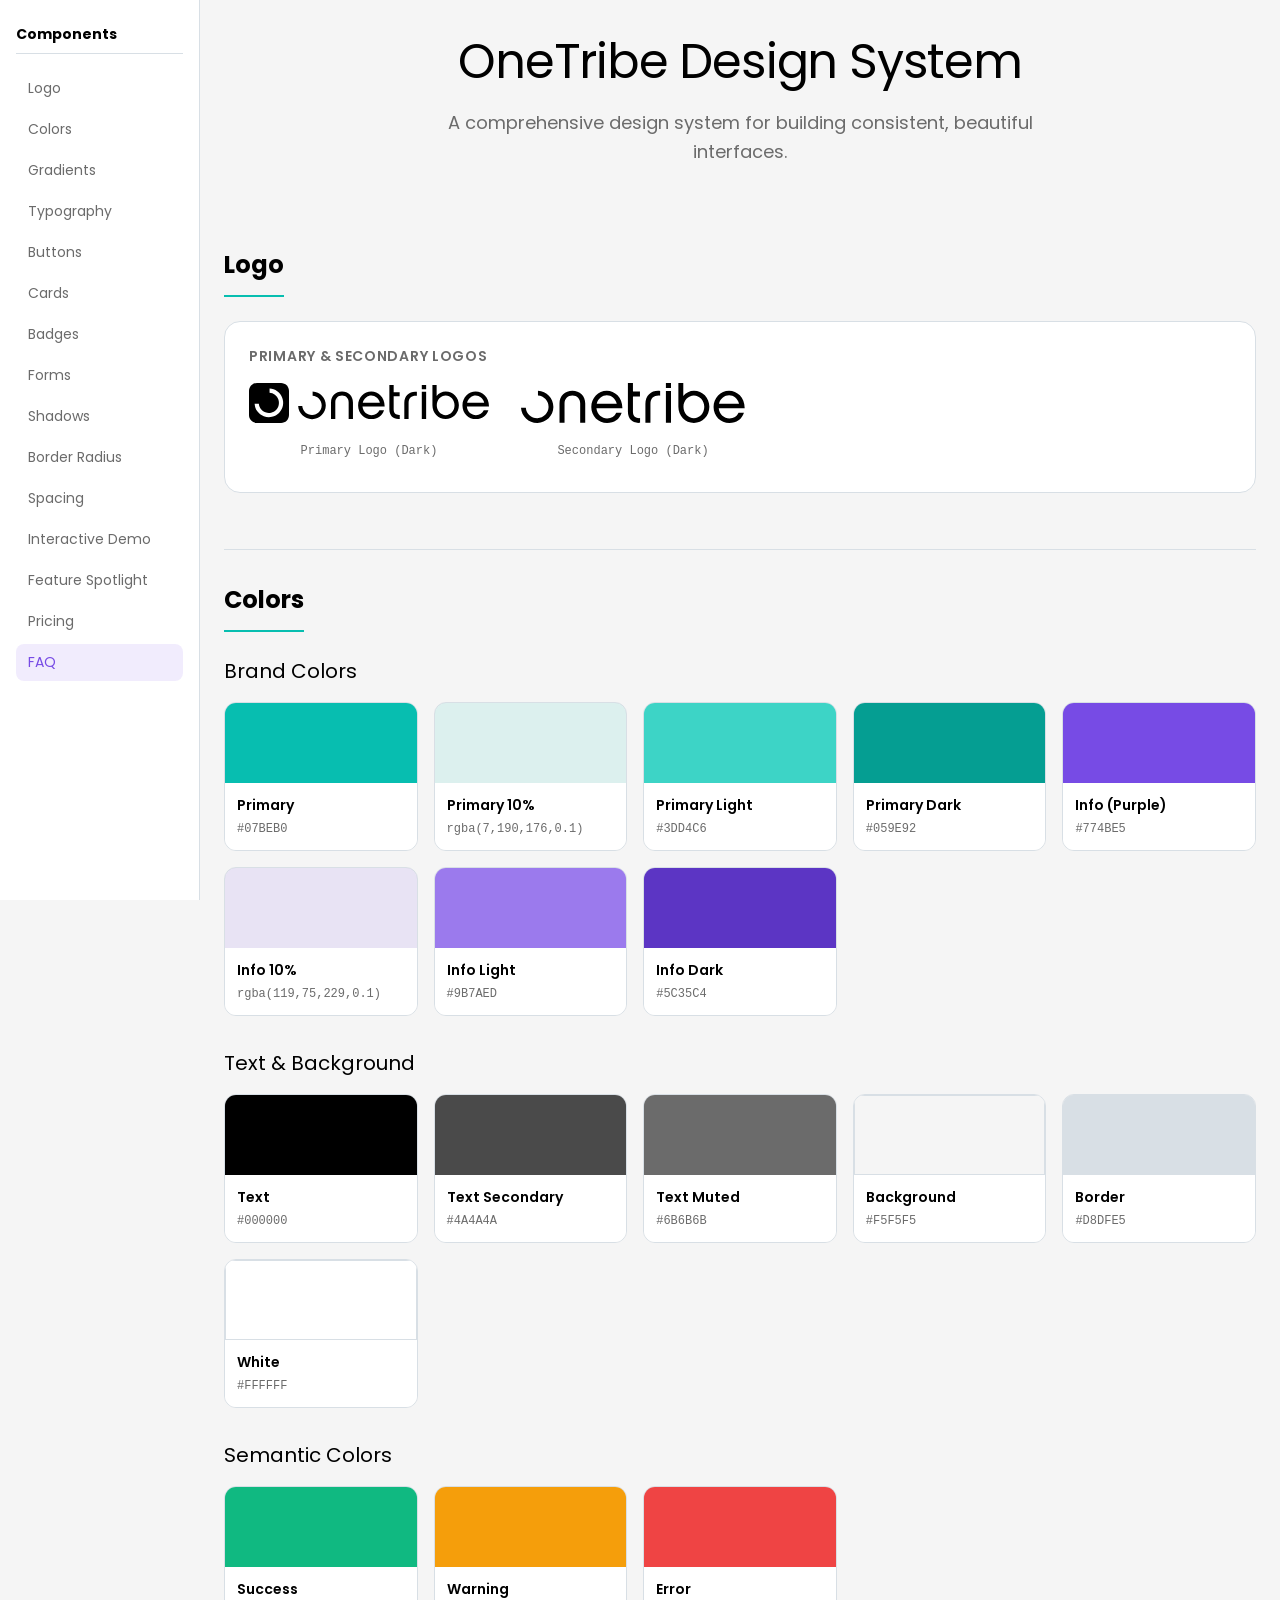
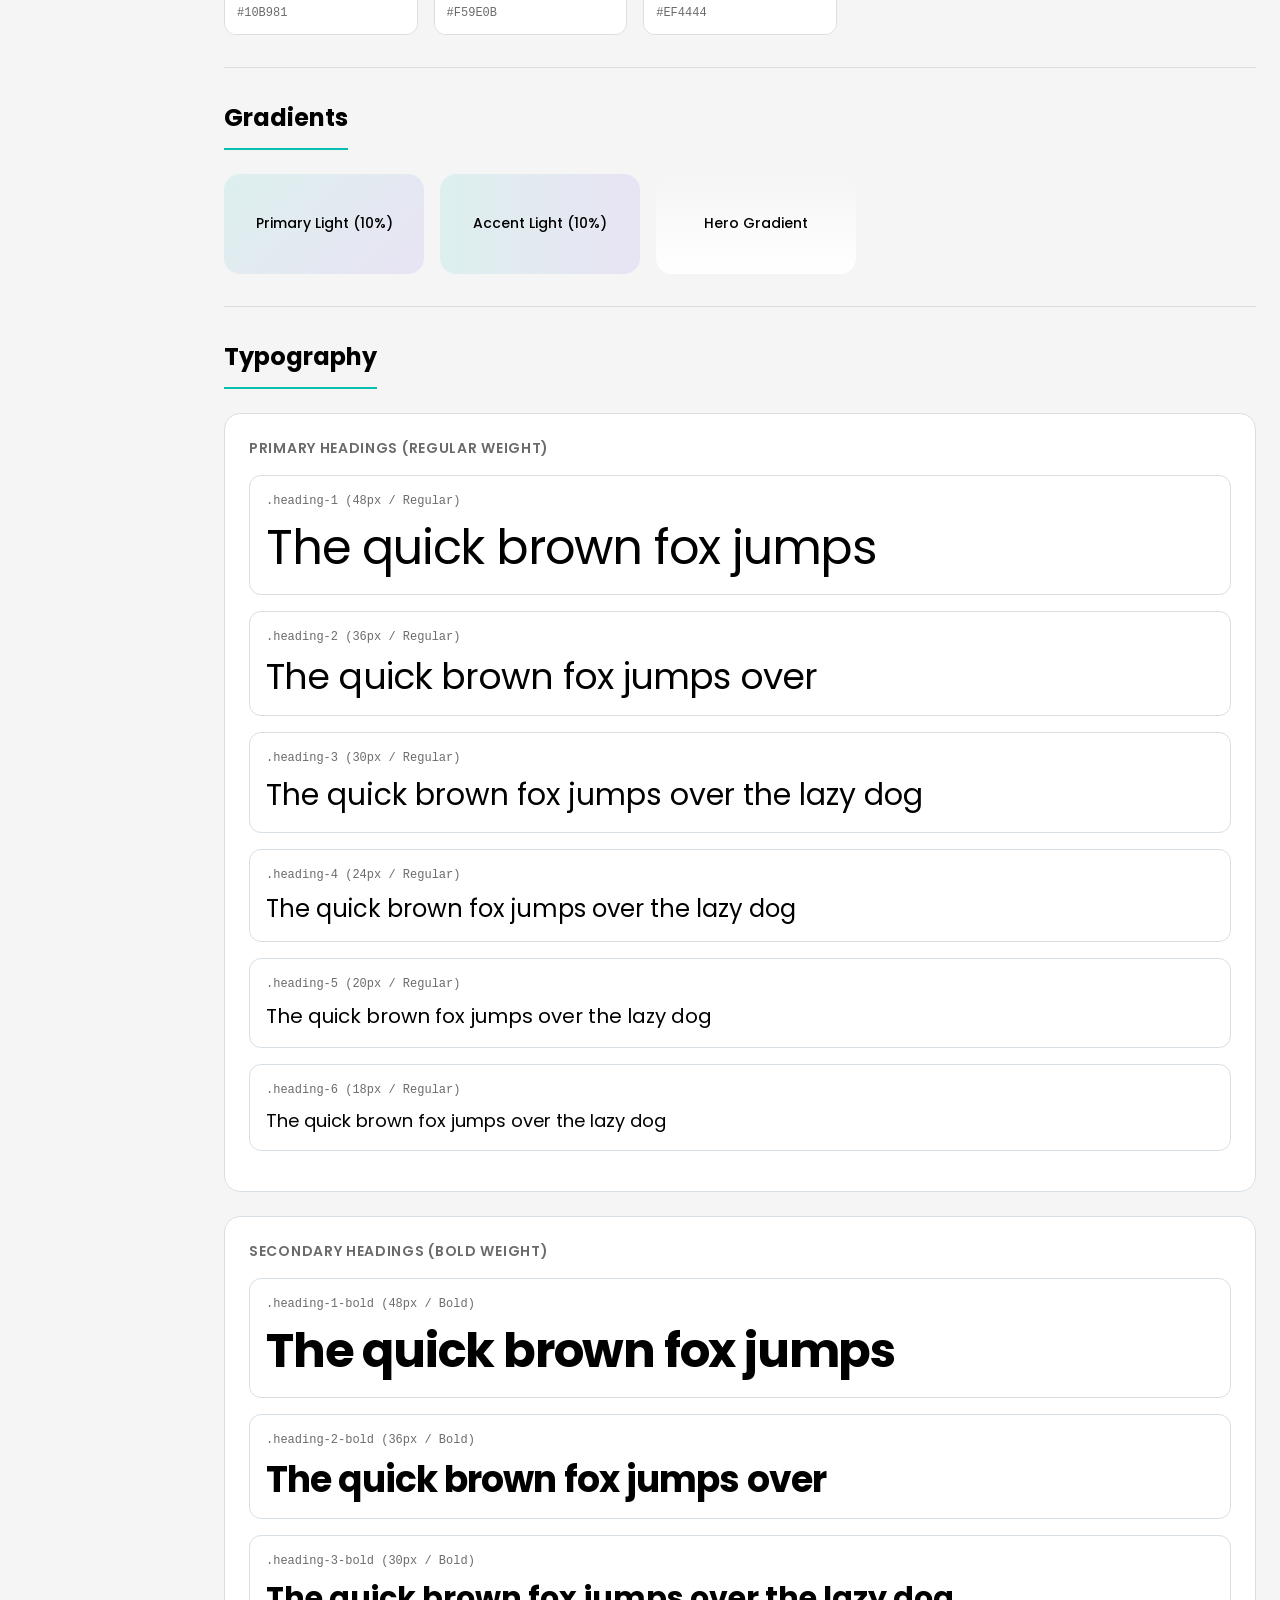
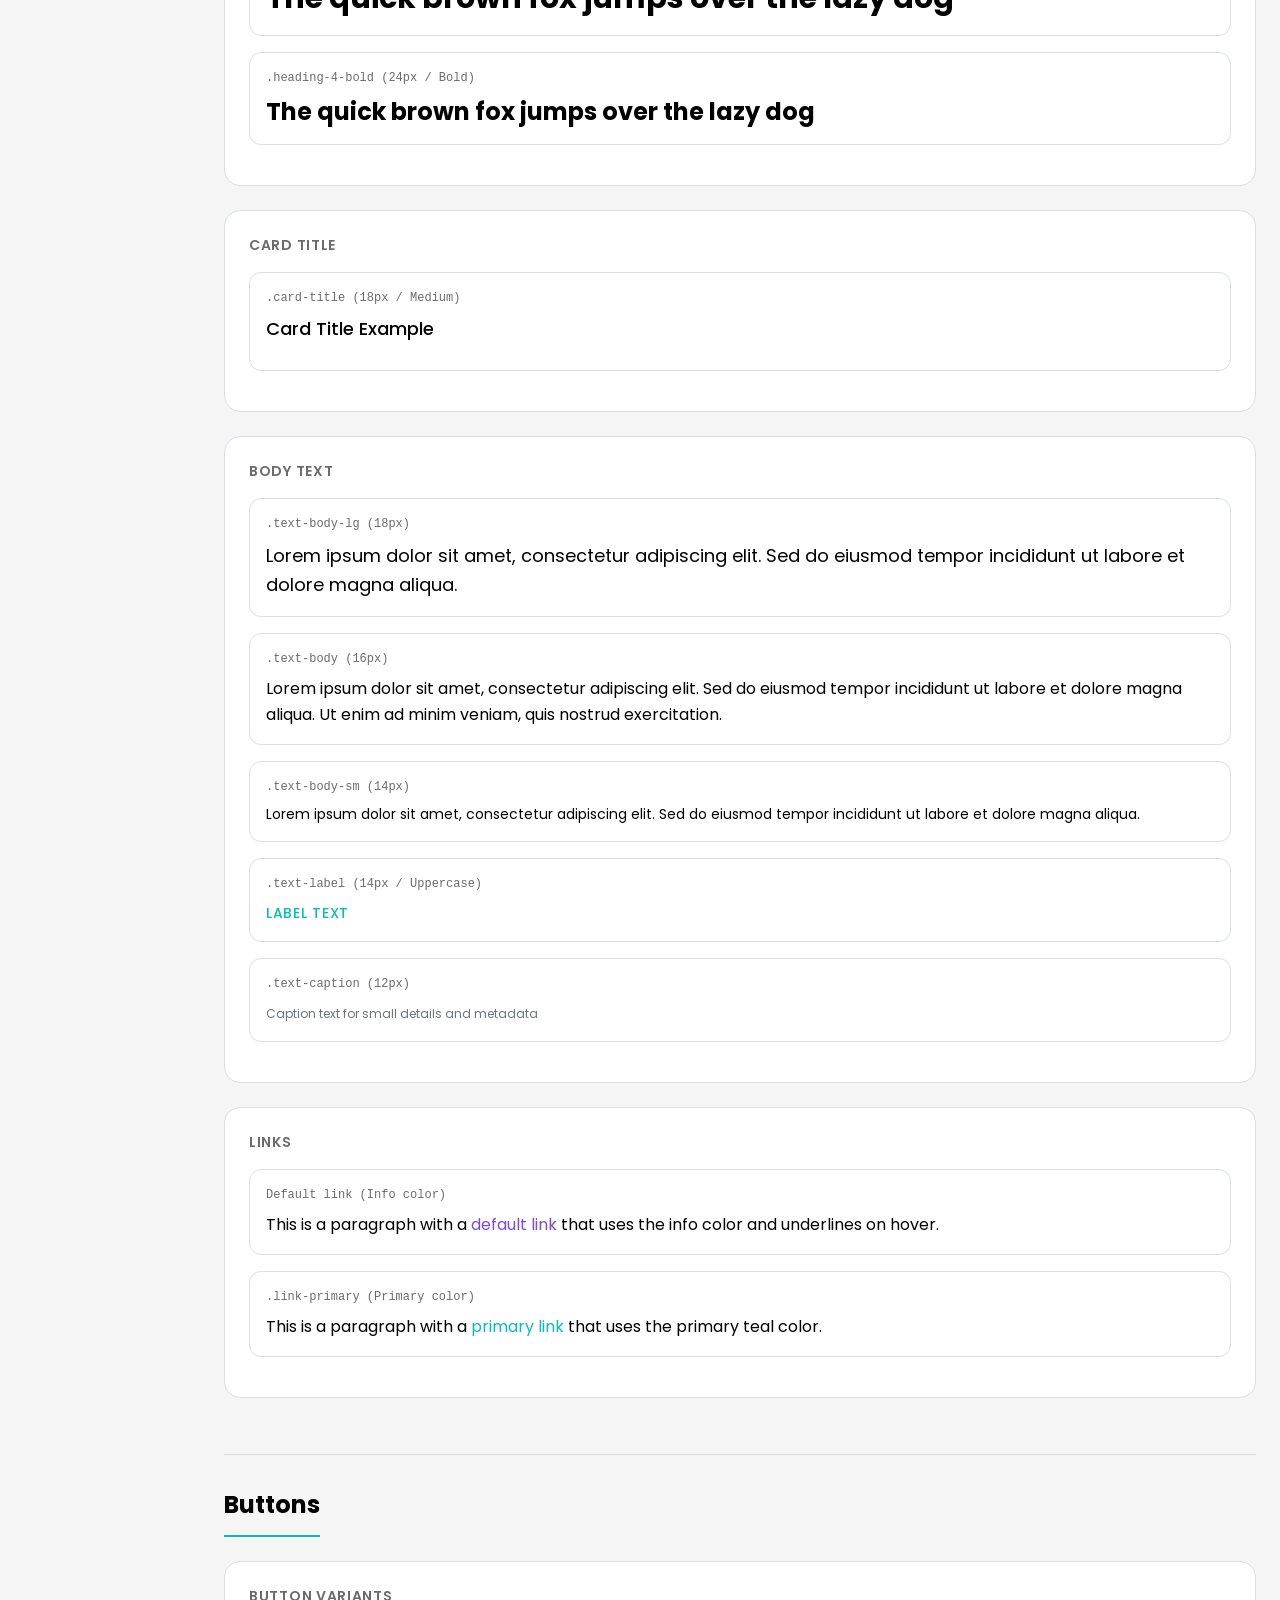
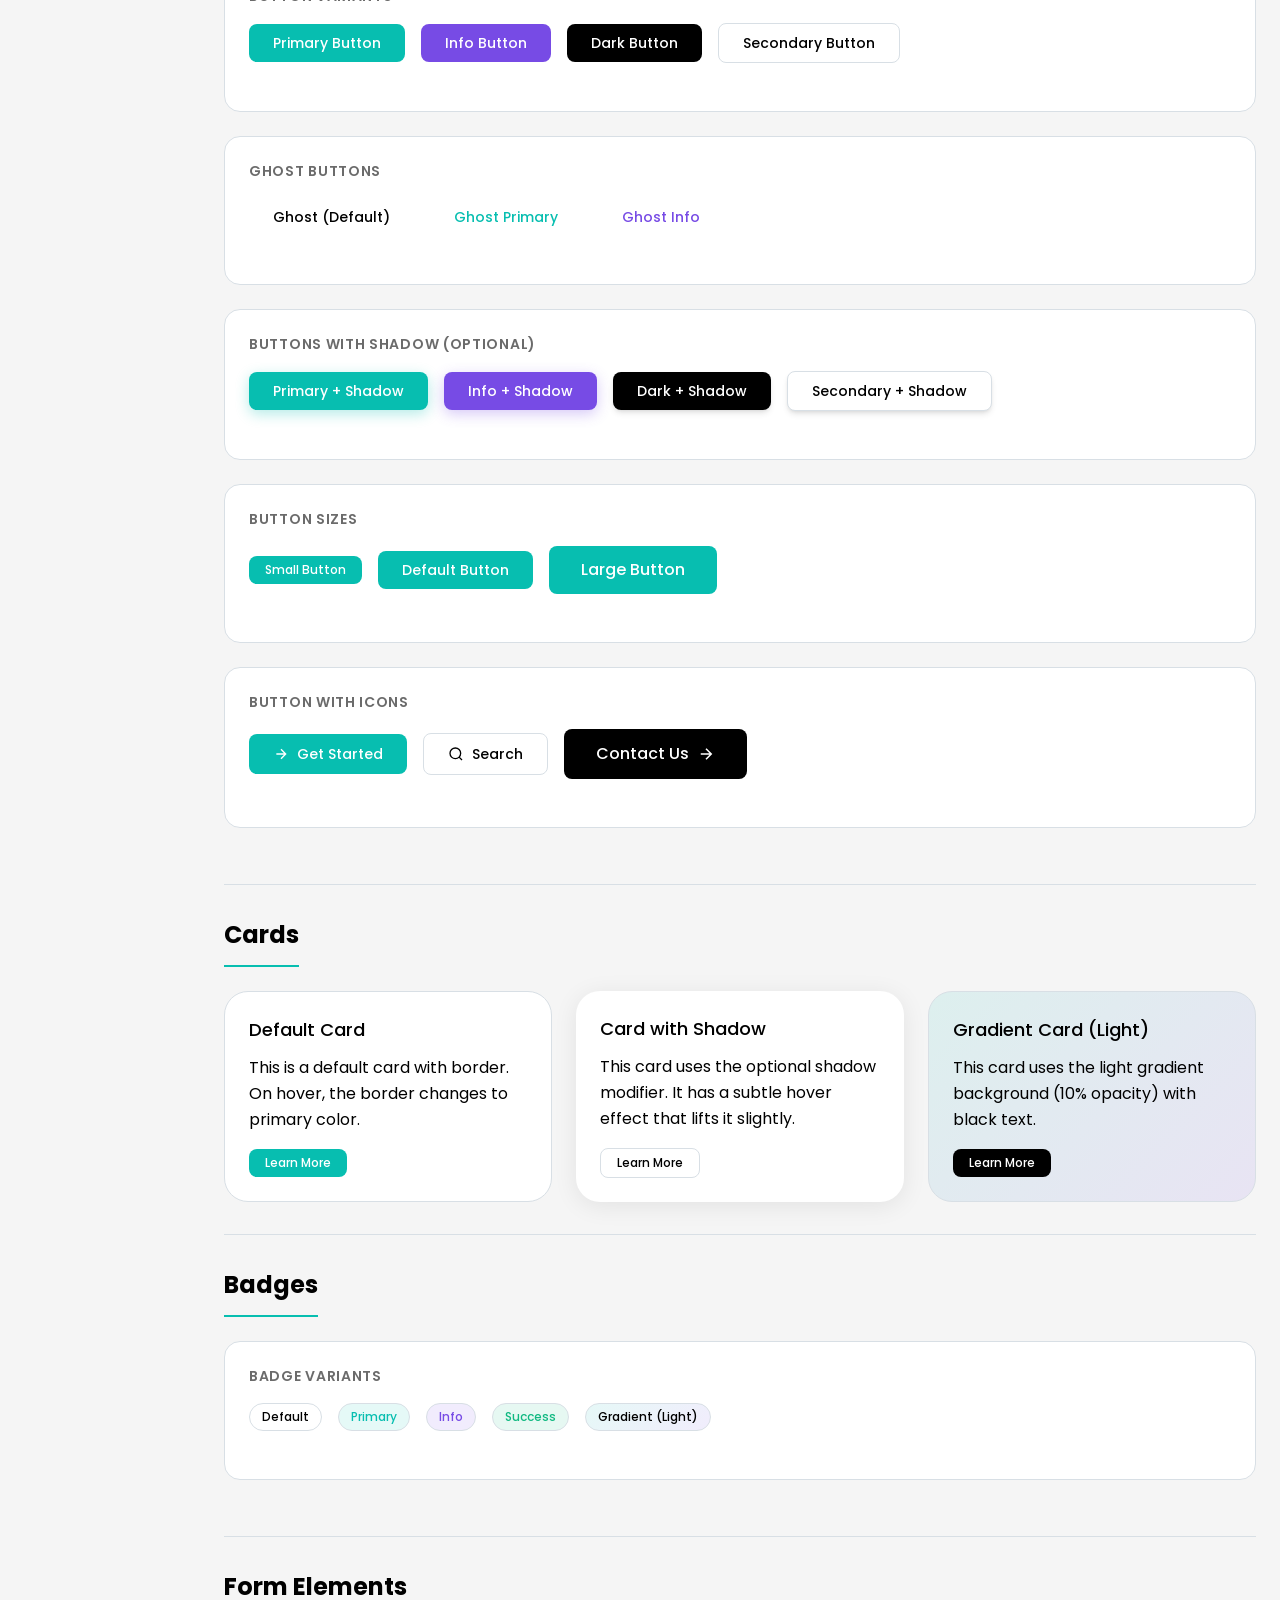
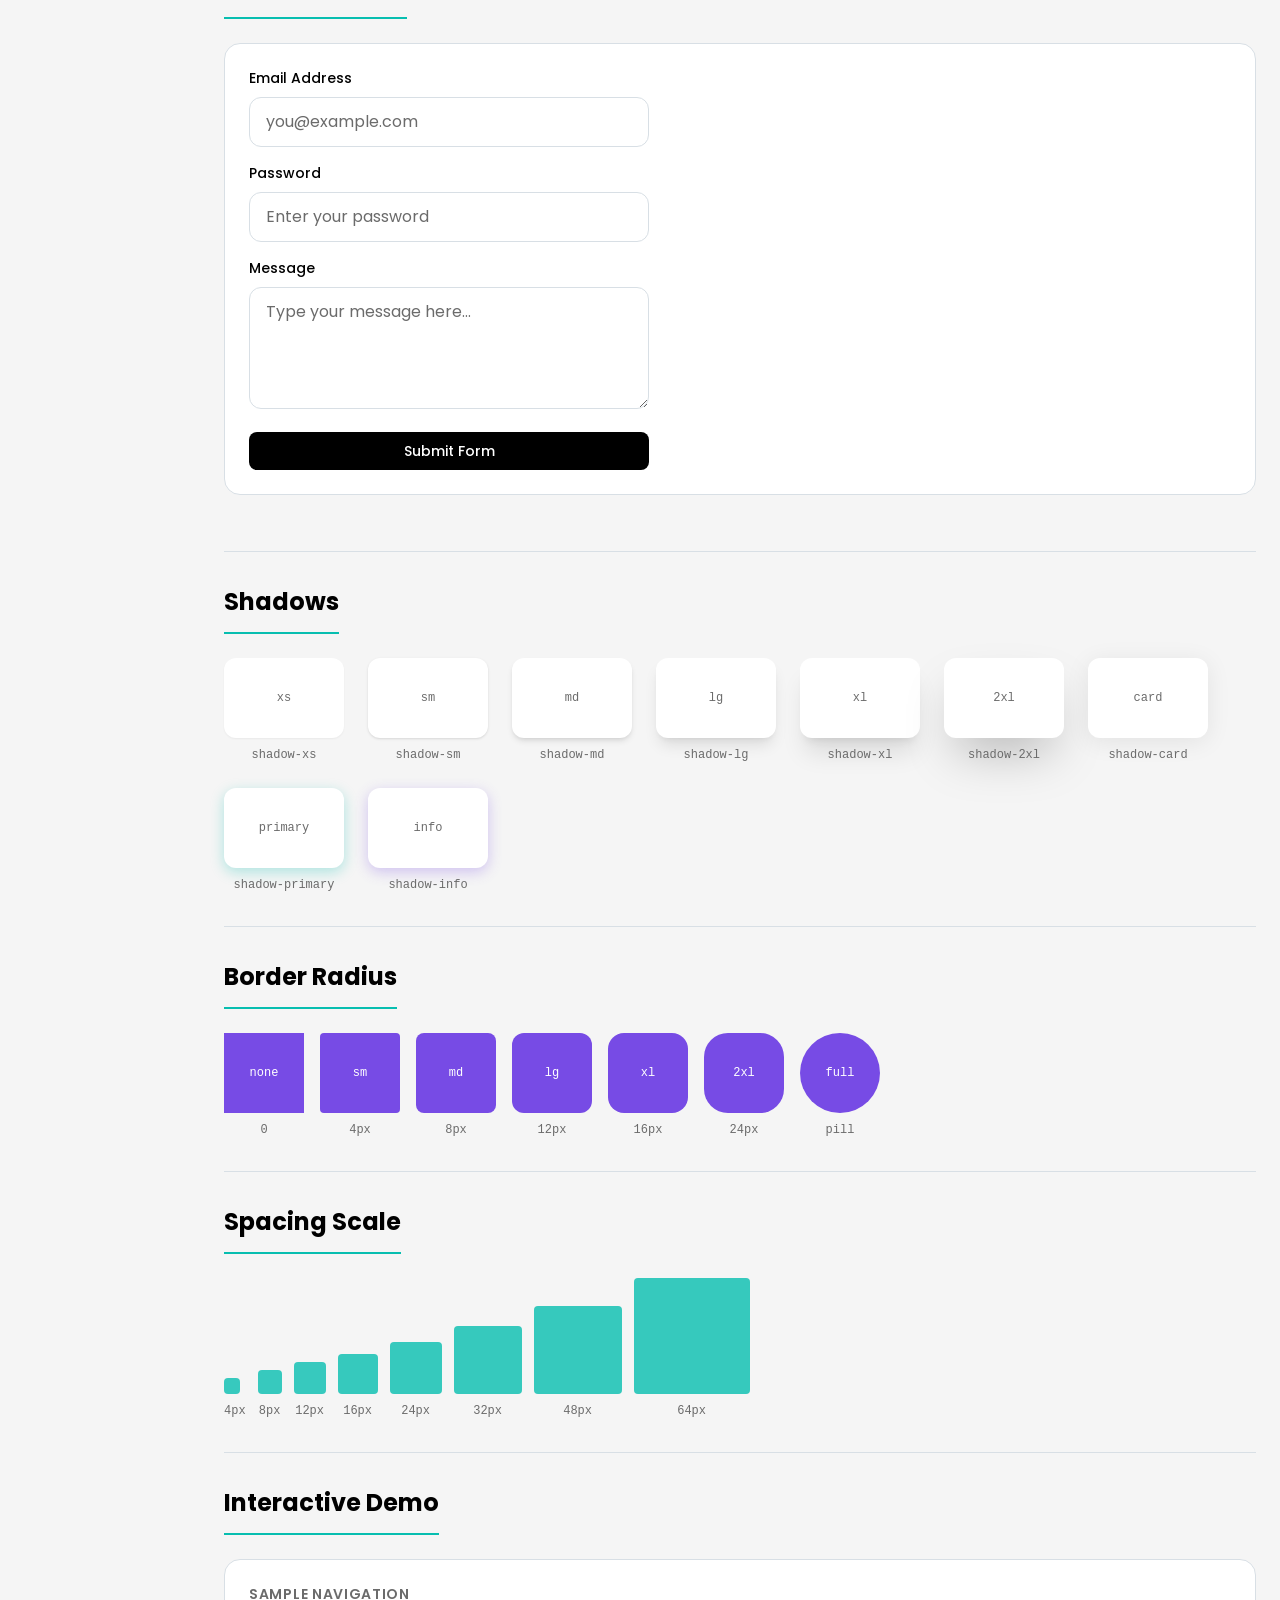
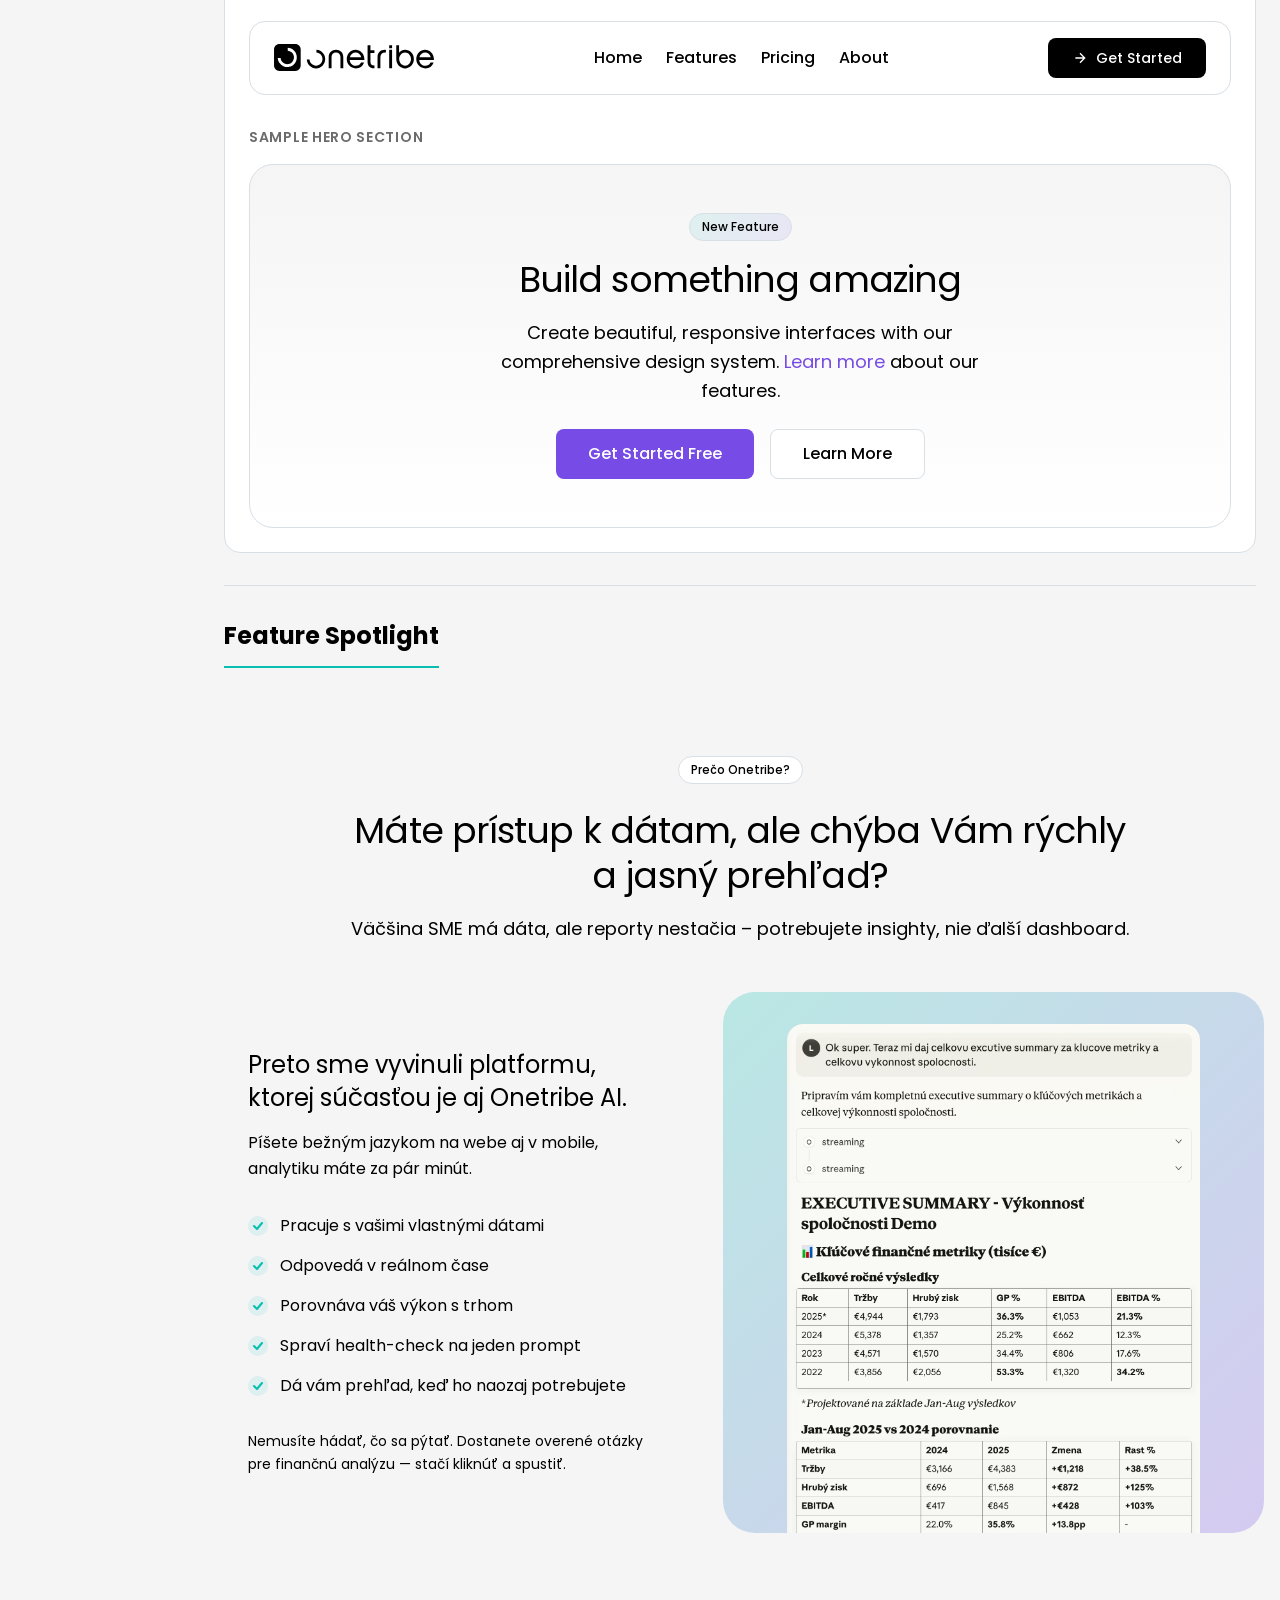
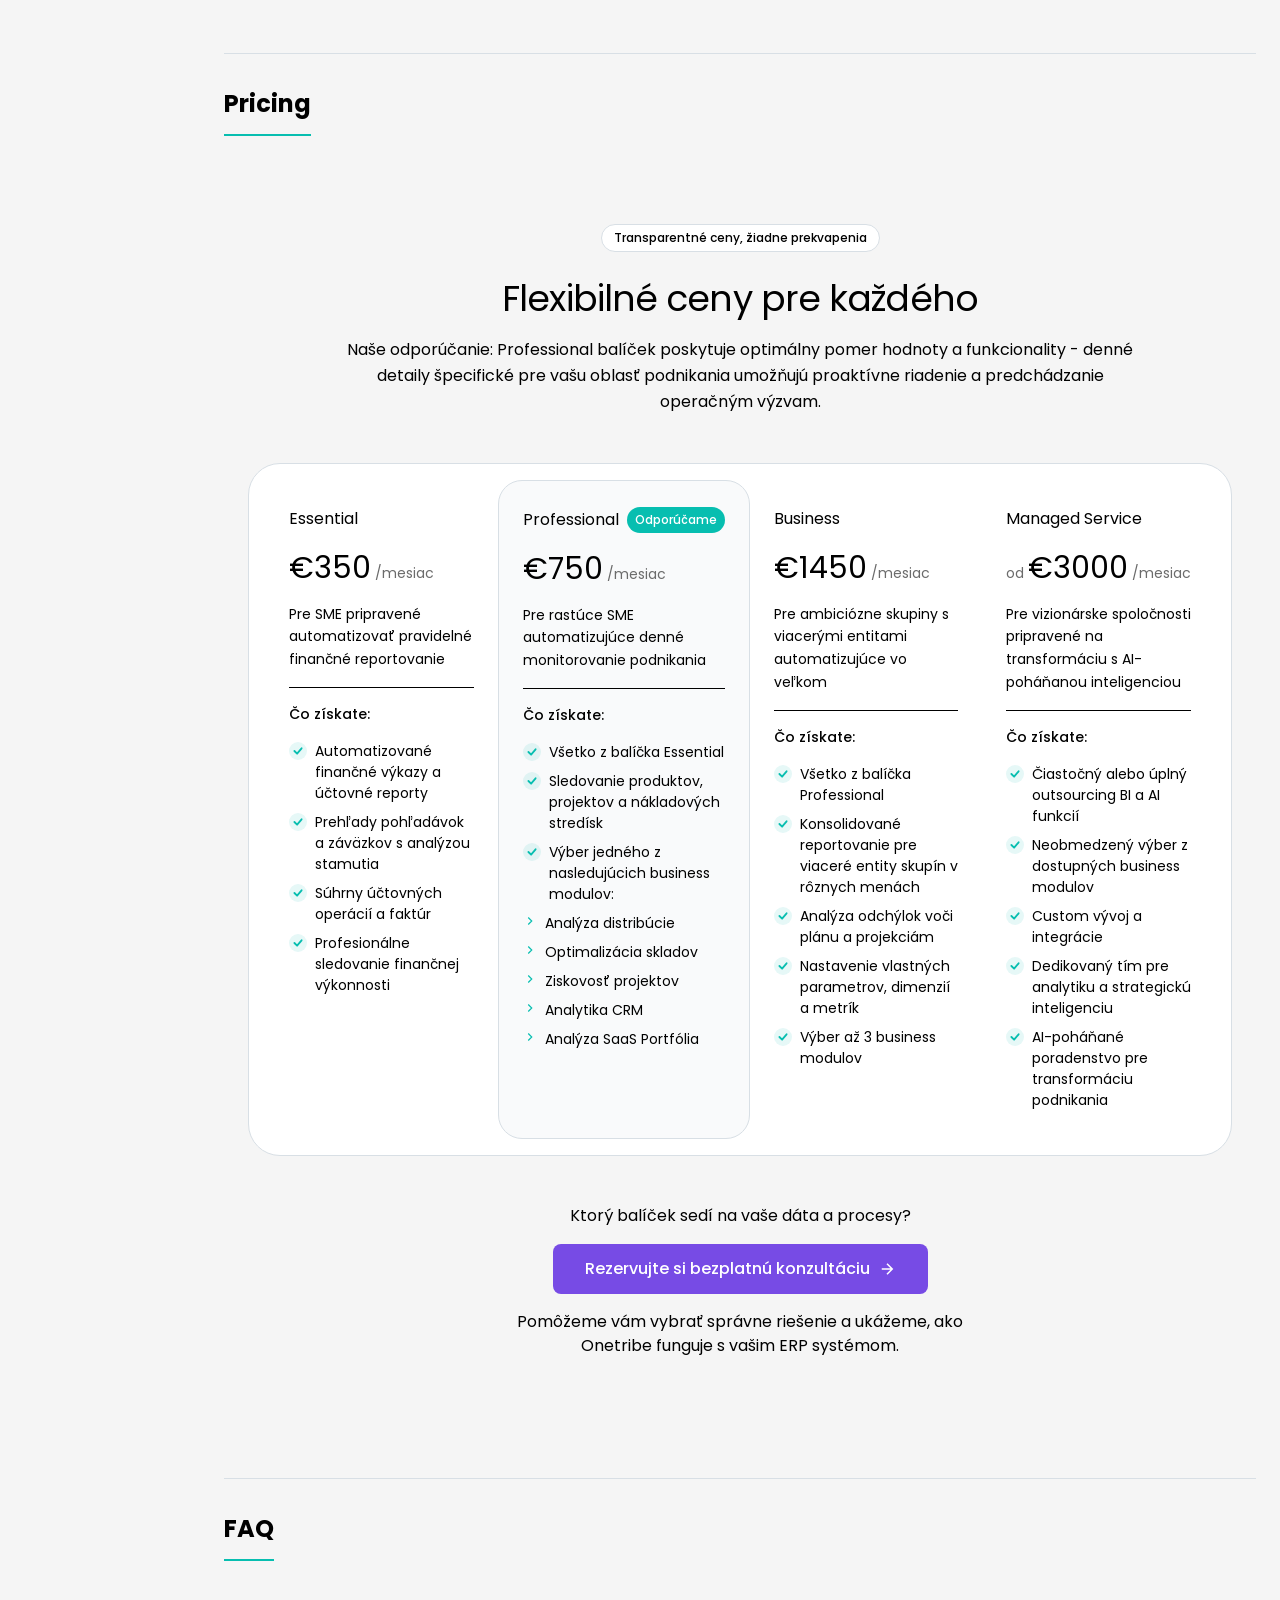
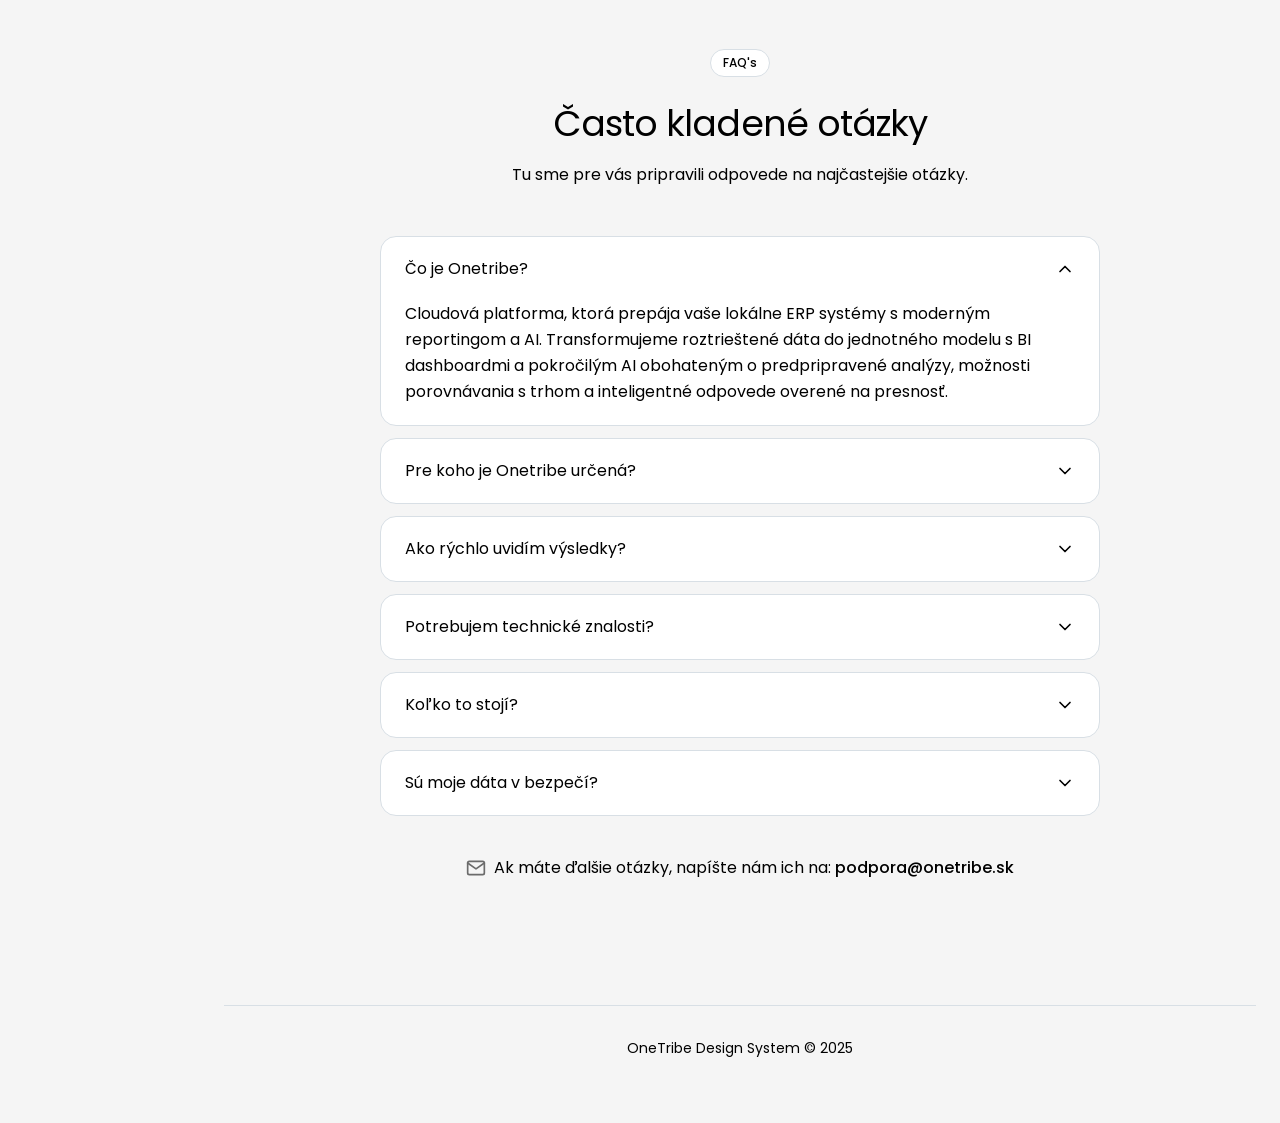
==== design-system-preview.html @ af854e76 "Add new SVG images and update HTML structure and styles - Added new SVG files: system-07.svg, system" ====
<!DOCTYPE html>
<html lang="en">
<head>
  <meta charset="UTF-8">
  <meta name="viewport" content="width=device-width, initial-scale=1.0">
  <title>OneTribe Design System</title>
  <link rel="stylesheet" href="css/design-system.css">
  <style>
    /* Sticky Navigation Styles */
    .ds-nav {
      position: fixed;
      left: 0;
      top: 0;
      width: 200px;
      height: 100vh;
      background: var(--color-white);
      border-right: 1px solid var(--color-border);
      padding: var(--space-6) var(--space-4);
      overflow-y: auto;
      z-index: var(--z-sticky);
    }
    .ds-nav-title {
      font-size: var(--text-sm);
      font-weight: var(--font-bold);
      color: var(--color-text);
      margin-bottom: var(--space-4);
      padding-bottom: var(--space-2);
      border-bottom: 1px solid var(--color-border);
    }
    .ds-nav-list {
      list-style: none;
      padding: 0;
      margin: 0;
    }
    .ds-nav-item {
      margin-bottom: var(--space-1);
    }
    .ds-nav-link {
      display: block;
      padding: var(--space-2) var(--space-3);
      font-size: var(--text-sm);
      color: var(--color-text-muted);
      text-decoration: none;
      border-radius: var(--radius-md);
      transition: all var(--transition-fast);
    }
    .ds-nav-link:hover {
      background: var(--color-gray-100);
      color: var(--color-text);
      text-decoration: none;
    }
    .ds-nav-link.active {
      background: var(--color-info-10);
      color: var(--color-info);
    }

    /* Main Content with offset for nav */
    .ds-main {
      margin-left: 200px;
    }

    /* Preview-specific styles */
    .preview-section {
      padding: var(--space-8) 0;
      border-bottom: 1px solid var(--color-border);
    }
    .preview-section:last-child {
      border-bottom: none;
    }
    .section-title {
      font-size: var(--text-2xl);
      font-weight: var(--font-bold);
      color: var(--color-text);
      margin-bottom: var(--space-6);
      padding-bottom: var(--space-3);
      border-bottom: 2px solid var(--color-primary);
      display: inline-block;
    }
    .color-grid {
      display: grid;
      grid-template-columns: repeat(auto-fill, minmax(180px, 1fr));
      gap: var(--space-4);
    }
    .color-swatch {
      border-radius: var(--radius-lg);
      overflow: hidden;
      border: 1px solid var(--color-border);
    }
    .color-swatch-preview {
      height: 80px;
    }
    .color-swatch-info {
      padding: var(--space-3);
      background: var(--color-white);
    }
    .color-swatch-name {
      font-weight: var(--font-semibold);
      font-size: var(--text-sm);
      color: var(--color-text);
    }
    .color-swatch-value {
      font-family: var(--font-mono);
      font-size: var(--text-xs);
      color: var(--color-text-muted);
      margin-top: var(--space-1);
    }
    .typography-sample {
      margin-bottom: var(--space-4);
      padding: var(--space-4);
      background: var(--color-white);
      border-radius: var(--radius-lg);
      border: 1px solid var(--color-border);
    }
    .typography-label {
      font-size: var(--text-xs);
      color: var(--color-text-muted);
      font-family: var(--font-mono);
      margin-bottom: var(--space-2);
    }
    .component-row {
      display: flex;
      flex-wrap: wrap;
      gap: var(--space-4);
      align-items: center;
      margin-bottom: var(--space-6);
    }
    .component-group {
      background: var(--color-white);
      padding: var(--space-6);
      border-radius: var(--radius-xl);
      border: 1px solid var(--color-border);
      margin-bottom: var(--space-6);
    }
    .component-group-title {
      font-size: var(--text-sm);
      font-weight: var(--font-semibold);
      color: var(--color-text-muted);
      text-transform: uppercase;
      letter-spacing: var(--tracking-wider);
      margin-bottom: var(--space-4);
    }
    .spacing-demo {
      display: flex;
      align-items: flex-end;
      gap: var(--space-3);
      flex-wrap: wrap;
    }
    .spacing-box {
      background: var(--color-primary);
      opacity: 0.8;
      border-radius: var(--radius-sm);
    }
    .spacing-label {
      font-size: var(--text-xs);
      color: var(--color-text-muted);
      text-align: center;
      margin-top: var(--space-2);
      font-family: var(--font-mono);
    }
    .radius-demo {
      display: flex;
      gap: var(--space-4);
      flex-wrap: wrap;
    }
    .radius-box {
      width: 80px;
      height: 80px;
      background: var(--color-info);
      display: flex;
      align-items: center;
      justify-content: center;
      color: var(--color-white);
      font-size: var(--text-xs);
      font-family: var(--font-mono);
    }
    .shadow-demo {
      display: flex;
      gap: var(--space-6);
      flex-wrap: wrap;
    }
    .shadow-box {
      width: 120px;
      height: 80px;
      background: var(--color-white);
      border-radius: var(--radius-lg);
      display: flex;
      align-items: center;
      justify-content: center;
      font-size: var(--text-xs);
      color: var(--color-text-muted);
      font-family: var(--font-mono);
    }
    .gradient-demo {
      display: flex;
      gap: var(--space-4);
      flex-wrap: wrap;
    }
    .gradient-box {
      width: 200px;
      height: 100px;
      border-radius: var(--radius-xl);
      display: flex;
      align-items: center;
      justify-content: center;
      font-size: var(--text-sm);
      font-weight: var(--font-medium);
      color: var(--color-text);
    }
    .form-demo {
      max-width: 400px;
    }
    .form-group {
      margin-bottom: var(--space-4);
    }
    .form-label {
      display: block;
      font-size: var(--text-sm);
      font-weight: var(--font-medium);
      color: var(--color-text);
      margin-bottom: var(--space-2);
    }
    .interactive-demo {
      padding: var(--space-6);
      background: var(--color-white);
      border-radius: var(--radius-xl);
      border: 1px solid var(--color-border);
    }
    .nav-preview {
      display: flex;
      align-items: center;
      justify-content: space-between;
      padding: var(--space-4) var(--space-6);
      background: var(--color-white);
      border-radius: var(--radius-xl);
      border: 1px solid var(--color-border);
      margin-bottom: var(--space-6);
    }
    .nav-logo {
      font-size: var(--text-xl);
      font-weight: var(--font-bold);
      color: var(--color-primary);
    }
    .nav-links {
      display: flex;
      gap: var(--space-6);
    }
    .nav-link {
      color: var(--color-text);
      text-decoration: none;
      font-weight: var(--font-medium);
      transition: color var(--transition-fast);
    }
    .nav-link:hover {
      color: var(--color-primary);
      text-decoration: none;
    }
    .logo-grid {
      display: flex;
      gap: var(--space-8);
      flex-wrap: wrap;
      align-items: center;
    }
    .logo-item {
      text-align: center;
    }
    .logo-item img {
      max-height: 40px;
      margin-bottom: var(--space-3);
    }
    .logo-item-dark {
      background: var(--color-text);
      padding: var(--space-6);
      border-radius: var(--radius-xl);
    }

    /* Responsive - hide nav on small screens */
    @media (max-width: 768px) {
      .ds-nav {
        display: none;
      }
      .ds-main {
        margin-left: 0;
      }
    }

    /* ==========================================================================
       Feature Spotlight Component
       ========================================================================== */

    .feature-spotlight {
      max-width: 1280px;
      margin: 0 auto;
      padding: var(--space-16) var(--space-6);
      background: var(--color-background);
    }

    /* Header */
    .feature-spotlight__header {
      text-align: center;
      max-width: 800px;
      margin: 0 auto var(--space-12);
    }

    .feature-spotlight__header .badge {
      margin-bottom: var(--space-6);
    }

    .feature-spotlight__title {
      font-family: var(--font-heading);
      font-size: var(--text-4xl);
      font-weight: var(--font-normal);
      line-height: var(--leading-tight);
      letter-spacing: var(--tracking-tight);
      color: var(--color-text);
      margin-bottom: var(--space-4);
    }

    .feature-spotlight__subtitle {
      font-size: var(--text-lg);
      line-height: var(--leading-relaxed);
      color: var(--color-text);
    }

    /* Grid Layout */
    .feature-spotlight__grid {
      display: grid;
      grid-template-columns: 45% 55%;
      gap: var(--space-8);
      align-items: center;
    }

    /* Left Column - Features */
    .feature-spotlight__features {
      padding-right: var(--space-6);
    }

    .feature-spotlight__features-title {
      font-family: var(--font-heading);
      font-size: var(--text-2xl);
      font-weight: var(--font-normal);
      line-height: var(--leading-snug);
      color: var(--color-text);
      margin-bottom: var(--space-4);
    }

    .feature-spotlight__features-desc {
      font-size: var(--text-base);
      line-height: var(--leading-relaxed);
      color: var(--color-text);
      margin-bottom: var(--space-6);
    }

    /* Feature List */
    .feature-spotlight__list {
      list-style: none;
      padding: 0;
      margin: 0 0 var(--space-6);
    }

    .feature-spotlight__list-item {
      display: flex;
      align-items: flex-start;
      gap: var(--space-3);
      padding: var(--space-2) 0;
      font-size: var(--text-base);
      color: var(--color-text);
      line-height: var(--leading-normal);
    }

    .feature-spotlight__checkmark {
      flex-shrink: 0;
      display: flex;
      align-items: center;
      justify-content: center;
      margin-top: 2px;
    }

    .feature-spotlight__footnote {
      font-size: var(--text-sm);
      line-height: var(--leading-relaxed);
      color: var(--color-text);
    }

    /* Right Column - Image Box */
    .feature-spotlight__image-box {
      background: linear-gradient(135deg, rgba(7, 190, 176, 0.25) 0%, rgba(119, 75, 229, 0.25) 100%);
      border-radius: var(--radius-3xl);
      padding: var(--space-8) var(--space-16) 0;
      overflow: hidden;
      aspect-ratio: 1 / 1;
      display: flex;
      align-items: flex-start;
    }

    .feature-spotlight__image {
      width: 100%;
      height: auto;
      border-radius: var(--radius-xl) var(--radius-xl) 0 0;
      display: block;
      object-fit: cover;
      object-position: top;
    }

    /* Responsive */
    @media (max-width: 1024px) {
      .feature-spotlight__grid {
        grid-template-columns: 1fr;
        gap: var(--space-10);
      }

      .feature-spotlight__features {
        padding-right: 0;
      }
    }

    @media (max-width: 768px) {
      .feature-spotlight {
        padding: var(--space-10) var(--space-4);
      }

      .feature-spotlight__title {
        font-size: var(--text-3xl);
      }

      .feature-spotlight__features-title {
        font-size: var(--text-xl);
      }

      .feature-spotlight__image-box {
        padding: var(--space-6) var(--space-12) 0;
      }
    }

    /* ==========================================================================
       Pricing Component
       ========================================================================== */

    .pricing {
      max-width: 1280px;
      margin: 0 auto;
      padding: var(--space-16) var(--space-6);
      background: var(--color-background);
    }

    /* Header */
    .pricing__header {
      text-align: center;
      max-width: 800px;
      margin: 0 auto var(--space-12);
    }

    .pricing__header .badge {
      margin-bottom: var(--space-6);
    }

    .pricing__title {
      font-family: var(--font-heading);
      font-size: var(--text-4xl);
      font-weight: var(--font-normal);
      line-height: var(--leading-tight);
      letter-spacing: var(--tracking-tight);
      color: var(--color-text);
      margin-bottom: var(--space-4);
    }

    .pricing__subtitle {
      font-size: var(--text-base);
      line-height: var(--leading-relaxed);
      color: var(--color-text);
    }

    /* Pricing Container (White box) */
    .pricing__container {
      background: var(--color-white);
      border-radius: var(--radius-3xl);
      padding: var(--space-4);
      border: 1px solid var(--color-border);
      margin-bottom: var(--space-12);
    }

    /* Pricing Grid */
    .pricing__grid {
      display: grid;
      grid-template-columns: repeat(4, 1fr);
      gap: 0;
    }

    /* Pricing Tier */
    .pricing__tier {
      padding: var(--space-6);
      border-right: 1px solid var(--color-border-light);
    }

    .pricing__tier:nth-child(1) {
      border-right: none;
    }

    .pricing__tier:nth-child(3) {
      border-right: none;
    }

    .pricing__tier:last-child {
      border-right: none;
    }

    /* Highlighted Tier */
    .pricing__tier--highlighted {
      background: var(--color-gray-50);
      border-radius: var(--radius-2xl);
      border: 1px solid var(--color-border);
    }

    .pricing__tier--highlighted + .pricing__tier {
      border-left: none;
    }

    /* Tier Header */
    .pricing__tier-header {
      display: flex;
      align-items: center;
      justify-content: space-between;
      gap: var(--space-2);
      margin-bottom: var(--space-3);
      min-height: 30px;
    }

    .pricing__tier-name {
      font-family: var(--font-heading);
      font-size: var(--text-base);
      font-weight: var(--font-normal);
      line-height: var(--leading-snug);
      color: var(--color-text);
      margin: 0;
    }

    .pricing__tier-badge {
      display: inline-flex;
      align-items: center;
      padding: var(--space-1) var(--space-2);
      font-size: var(--text-xs);
      font-weight: var(--font-medium);
      background: var(--color-primary);
      color: var(--color-white);
      border-radius: var(--radius-full);
    }

    /* Price */
    .pricing__price {
      display: flex;
      align-items: baseline;
      gap: var(--space-1);
      margin-bottom: var(--space-3);
    }

    .pricing__price-prefix {
      font-size: var(--text-sm);
      color: var(--color-text-muted);
    }

    .pricing__price-amount {
      font-family: var(--font-heading);
      font-size: var(--text-3xl);
      font-weight: var(--font-normal);
      color: var(--color-text);
    }

    .pricing__price-period {
      font-size: var(--text-sm);
      color: var(--color-text-muted);
    }

    /* Tier Description */
    .pricing__tier-desc {
      font-size: var(--text-sm);
      line-height: var(--leading-relaxed);
      color: var(--color-text);
      margin-bottom: var(--space-4);
      min-height: 60px;
    }

    /* Divider */
    .pricing__divider {
      height: 1px;
      background: var(--color-text);
      margin-bottom: var(--space-4);
    }

    /* Features Label */
    .pricing__features-label {
      display: block;
      font-size: var(--text-sm);
      font-weight: var(--font-medium);
      color: var(--color-text);
      margin-bottom: var(--space-3);
    }

    /* Features List */
    .pricing__features {
      list-style: none;
      padding: 0;
      margin: 0;
    }

    .pricing__feature {
      display: flex;
      align-items: flex-start;
      gap: var(--space-2);
      padding: var(--space-1) 0;
      font-size: var(--text-sm);
      color: var(--color-text);
      line-height: var(--leading-normal);
    }

    .pricing__checkmark {
      flex-shrink: 0;
      display: flex;
      align-items: center;
      justify-content: center;
      margin-top: 1px;
    }

    .pricing__arrow {
      flex-shrink: 0;
      display: flex;
      align-items: center;
      justify-content: center;
      margin-top: 1px;
      color: var(--color-primary);
    }

    /* Child features (indented) */
    .pricing__feature--child {
      color: var(--color-text);
    }

    .pricing__feature--child .pricing__arrow svg {
      stroke: var(--color-primary);
    }

    /* Footer CTA */
    .pricing__footer {
      text-align: center;
    }

    .pricing__footer-question {
      font-size: var(--text-base);
      font-weight: var(--font-normal);
      color: var(--color-text);
      margin-bottom: var(--space-4);
    }

    .pricing__footer .btn {
      margin-bottom: var(--space-4);
    }

    .pricing__footer-subtext {
      font-size: var(--text-base);
      font-weight: var(--font-normal);
      color: var(--color-text);
      max-width: 500px;
      margin: 0 auto;
    }

    /* Responsive - Tablet */
    @media (max-width: 1024px) {
      .pricing__grid {
        grid-template-columns: repeat(2, 1fr);
      }

      .pricing__tier {
        border-right: none;
        border-bottom: 1px solid var(--color-border-light);
      }

      .pricing__tier:nth-child(odd) {
        border-right: 1px solid var(--color-border-light);
      }

      .pricing__tier:nth-last-child(-n+2) {
        border-bottom: none;
      }

      .pricing__tier--highlighted {
        margin: calc(var(--space-2) * -1);
        padding: calc(var(--space-6) + var(--space-2));
      }
    }

    /* Responsive - Mobile */
    @media (max-width: 768px) {
      .pricing {
        padding: var(--space-10) var(--space-4);
      }

      .pricing__title {
        font-size: var(--text-3xl);
      }

      .pricing__container {
        padding: var(--space-4);
        border-radius: var(--radius-2xl);
      }

      .pricing__grid {
        grid-template-columns: 1fr;
      }

      .pricing__tier {
        border-right: none;
        border-bottom: 1px solid var(--color-border-light);
        padding: var(--space-5);
      }

      .pricing__tier:last-child {
        border-bottom: none;
      }

      .pricing__tier--highlighted {
        margin: calc(var(--space-1) * -1);
        padding: calc(var(--space-5) + var(--space-1));
        border-radius: var(--radius-xl);
      }

      .pricing__tier-desc {
        min-height: auto;
      }
    }

    /* ==========================================================================
       FAQ Component
       ========================================================================== */

    .faq {
      max-width: 1280px;
      margin: 0 auto;
      padding: var(--space-16) var(--space-6);
      background: var(--color-background);
    }

    /* Header */
    .faq__header {
      text-align: center;
      max-width: 800px;
      margin: 0 auto var(--space-12);
    }

    .faq__header .badge {
      margin-bottom: var(--space-6);
    }

    .faq__title {
      font-family: var(--font-heading);
      font-size: var(--text-4xl);
      font-weight: var(--font-normal);
      line-height: var(--leading-tight);
      letter-spacing: var(--tracking-tight);
      color: var(--color-text);
      margin-bottom: var(--space-4);
    }

    .faq__subtitle {
      font-size: var(--text-base);
      line-height: var(--leading-relaxed);
      color: var(--color-text);
    }

    /* Accordion Container */
    .faq__accordion {
      max-width: 720px;
      margin: 0 auto;
      display: flex;
      flex-direction: column;
      gap: var(--space-3);
    }

    /* Accordion Item */
    .faq__item {
      background: var(--color-white);
      border: 1px solid var(--color-border);
      border-radius: var(--radius-xl);
      overflow: hidden;
      transition: border-color var(--transition-fast);
    }

    .faq__item:hover {
      border-color: var(--color-gray-300);
    }

    /* Accordion Trigger */
    .faq__trigger {
      width: 100%;
      display: flex;
      align-items: center;
      justify-content: space-between;
      gap: var(--space-4);
      padding: var(--space-5) var(--space-6);
      background: transparent;
      border: none;
      cursor: pointer;
      text-align: left;
      font-family: inherit;
    }

    .faq__question {
      font-size: var(--text-base);
      font-weight: var(--font-normal);
      color: var(--color-text);
      line-height: var(--leading-normal);
    }

    .faq__icon {
      flex-shrink: 0;
      width: 20px;
      height: 20px;
      color: var(--color-text);
      transition: transform 300ms ease-in-out;
    }

    .faq__item.is-open .faq__icon {
      transform: rotate(180deg);
    }

    /* Accordion Content */
    .faq__content {
      display: grid;
      grid-template-rows: 0fr;
      transition: grid-template-rows 300ms ease-in-out;
    }

    .faq__item.is-open .faq__content {
      grid-template-rows: 1fr;
    }

    .faq__content-inner {
      overflow: hidden;
    }

    .faq__answer {
      padding: 0 var(--space-6) var(--space-5);
      font-size: var(--text-base);
      line-height: var(--leading-relaxed);
      color: var(--color-text);
    }

    /* Footer Contact */
    .faq__footer {
      text-align: center;
      margin-top: var(--space-10);
    }

    .faq__contact {
      display: inline-flex;
      align-items: center;
      gap: var(--space-2);
      font-size: var(--text-base);
      color: var(--color-text);
    }

    .faq__contact-icon {
      flex-shrink: 0;
      width: 20px;
      height: 20px;
      color: var(--color-text-muted);
    }

    .faq__contact a {
      color: var(--color-text);
      text-decoration: none;
      font-weight: var(--font-medium);
    }

    .faq__contact a:hover {
      color: var(--color-primary);
    }

    /* Responsive */
    @media (max-width: 768px) {
      .faq {
        padding: var(--space-10) var(--space-4);
      }

      .faq__title {
        font-size: var(--text-3xl);
      }

      .faq__trigger {
        padding: var(--space-4) var(--space-5);
      }

      .faq__answer {
        padding: 0 var(--space-5) var(--space-4);
      }
    }
  </style>
</head>
<body>
  <!-- Sticky Navigation -->
  <nav class="ds-nav">
    <div class="ds-nav-title">Components</div>
    <ul class="ds-nav-list">
      <li class="ds-nav-item"><a href="#logo" class="ds-nav-link">Logo</a></li>
      <li class="ds-nav-item"><a href="#colors" class="ds-nav-link">Colors</a></li>
      <li class="ds-nav-item"><a href="#gradients" class="ds-nav-link">Gradients</a></li>
      <li class="ds-nav-item"><a href="#typography" class="ds-nav-link">Typography</a></li>
      <li class="ds-nav-item"><a href="#buttons" class="ds-nav-link">Buttons</a></li>
      <li class="ds-nav-item"><a href="#cards" class="ds-nav-link">Cards</a></li>
      <li class="ds-nav-item"><a href="#badges" class="ds-nav-link">Badges</a></li>
      <li class="ds-nav-item"><a href="#forms" class="ds-nav-link">Forms</a></li>
      <li class="ds-nav-item"><a href="#shadows" class="ds-nav-link">Shadows</a></li>
      <li class="ds-nav-item"><a href="#radius" class="ds-nav-link">Border Radius</a></li>
      <li class="ds-nav-item"><a href="#spacing" class="ds-nav-link">Spacing</a></li>
      <li class="ds-nav-item"><a href="#demo" class="ds-nav-link">Interactive Demo</a></li>
      <li class="ds-nav-item"><a href="#feature-spotlight" class="ds-nav-link">Feature Spotlight</a></li>
      <li class="ds-nav-item"><a href="#pricing" class="ds-nav-link">Pricing</a></li>
      <li class="ds-nav-item"><a href="#faq" class="ds-nav-link">FAQ</a></li>
    </ul>
  </nav>

  <!-- Main Content -->
  <div class="ds-main">
    <div class="container" style="padding-top: var(--space-8); padding-bottom: var(--space-16);">

      <!-- Header -->
      <header style="text-align: center; margin-bottom: var(--space-12);">
        <h1 class="heading-1" style="margin-bottom: var(--space-4);">OneTribe Design System</h1>
        <p class="text-body-lg" style="color: var(--color-text-muted); max-width: 600px; margin: 0 auto;">
          A comprehensive design system for building consistent, beautiful interfaces.
        </p>
      </header>

      <!-- Logo Section -->
      <section id="logo" class="preview-section">
        <h2 class="section-title">Logo</h2>

        <div class="component-group">
          <div class="component-group-title">Primary & Secondary Logos</div>
          <div class="logo-grid">
            <div class="logo-item">
              <img src="images/Logo-primary-dark.svg" alt="OneTribe Primary Logo">
              <div class="typography-label">Primary Logo (Dark)</div>
            </div>
            <div class="logo-item">
              <img src="images/Logo-secondary-dark.svg" alt="OneTribe Secondary Logo">
              <div class="typography-label">Secondary Logo (Dark)</div>
            </div>
          </div>
        </div>
      </section>

      <!-- Colors Section -->
      <section id="colors" class="preview-section">
        <h2 class="section-title">Colors</h2>

        <h3 class="heading-5" style="margin-bottom: var(--space-4);">Brand Colors</h3>
        <div class="color-grid" style="margin-bottom: var(--space-8);">
          <div class="color-swatch">
            <div class="color-swatch-preview" style="background-color: var(--color-primary);"></div>
            <div class="color-swatch-info">
              <div class="color-swatch-name">Primary</div>
              <div class="color-swatch-value">#07BEB0</div>
            </div>
          </div>
          <div class="color-swatch">
            <div class="color-swatch-preview" style="background-color: var(--color-primary-10);"></div>
            <div class="color-swatch-info">
              <div class="color-swatch-name">Primary 10%</div>
              <div class="color-swatch-value">rgba(7,190,176,0.1)</div>
            </div>
          </div>
          <div class="color-swatch">
            <div class="color-swatch-preview" style="background-color: var(--color-primary-light);"></div>
            <div class="color-swatch-info">
              <div class="color-swatch-name">Primary Light</div>
              <div class="color-swatch-value">#3DD4C6</div>
            </div>
          </div>
          <div class="color-swatch">
            <div class="color-swatch-preview" style="background-color: var(--color-primary-dark);"></div>
            <div class="color-swatch-info">
              <div class="color-swatch-name">Primary Dark</div>
              <div class="color-swatch-value">#059E92</div>
            </div>
          </div>
          <div class="color-swatch">
            <div class="color-swatch-preview" style="background-color: var(--color-info);"></div>
            <div class="color-swatch-info">
              <div class="color-swatch-name">Info (Purple)</div>
              <div class="color-swatch-value">#774BE5</div>
            </div>
          </div>
          <div class="color-swatch">
            <div class="color-swatch-preview" style="background-color: var(--color-info-10);"></div>
            <div class="color-swatch-info">
              <div class="color-swatch-name">Info 10%</div>
              <div class="color-swatch-value">rgba(119,75,229,0.1)</div>
            </div>
          </div>
          <div class="color-swatch">
            <div class="color-swatch-preview" style="background-color: var(--color-info-light);"></div>
            <div class="color-swatch-info">
              <div class="color-swatch-name">Info Light</div>
              <div class="color-swatch-value">#9B7AED</div>
            </div>
          </div>
          <div class="color-swatch">
            <div class="color-swatch-preview" style="background-color: var(--color-info-dark);"></div>
            <div class="color-swatch-info">
              <div class="color-swatch-name">Info Dark</div>
              <div class="color-swatch-value">#5C35C4</div>
            </div>
          </div>
        </div>

        <h3 class="heading-5" style="margin-bottom: var(--space-4);">Text & Background</h3>
        <div class="color-grid" style="margin-bottom: var(--space-8);">
          <div class="color-swatch">
            <div class="color-swatch-preview" style="background-color: var(--color-text);"></div>
            <div class="color-swatch-info">
              <div class="color-swatch-name">Text</div>
              <div class="color-swatch-value">#000000</div>
            </div>
          </div>
          <div class="color-swatch">
            <div class="color-swatch-preview" style="background-color: var(--color-text-secondary);"></div>
            <div class="color-swatch-info">
              <div class="color-swatch-name">Text Secondary</div>
              <div class="color-swatch-value">#4A4A4A</div>
            </div>
          </div>
          <div class="color-swatch">
            <div class="color-swatch-preview" style="background-color: var(--color-text-muted);"></div>
            <div class="color-swatch-info">
              <div class="color-swatch-name">Text Muted</div>
              <div class="color-swatch-value">#6B6B6B</div>
            </div>
          </div>
          <div class="color-swatch">
            <div class="color-swatch-preview" style="background-color: var(--color-background); border: 1px solid var(--color-border);"></div>
            <div class="color-swatch-info">
              <div class="color-swatch-name">Background</div>
              <div class="color-swatch-value">#F5F5F5</div>
            </div>
          </div>
          <div class="color-swatch">
            <div class="color-swatch-preview" style="background-color: var(--color-border);"></div>
            <div class="color-swatch-info">
              <div class="color-swatch-name">Border</div>
              <div class="color-swatch-value">#D8DFE5</div>
            </div>
          </div>
          <div class="color-swatch">
            <div class="color-swatch-preview" style="background-color: var(--color-white); border: 1px solid var(--color-border);"></div>
            <div class="color-swatch-info">
              <div class="color-swatch-name">White</div>
              <div class="color-swatch-value">#FFFFFF</div>
            </div>
          </div>
        </div>

        <h3 class="heading-5" style="margin-bottom: var(--space-4);">Semantic Colors</h3>
        <div class="color-grid">
          <div class="color-swatch">
            <div class="color-swatch-preview" style="background-color: var(--color-success);"></div>
            <div class="color-swatch-info">
              <div class="color-swatch-name">Success</div>
              <div class="color-swatch-value">#10B981</div>
            </div>
          </div>
          <div class="color-swatch">
            <div class="color-swatch-preview" style="background-color: var(--color-warning);"></div>
            <div class="color-swatch-info">
              <div class="color-swatch-name">Warning</div>
              <div class="color-swatch-value">#F59E0B</div>
            </div>
          </div>
          <div class="color-swatch">
            <div class="color-swatch-preview" style="background-color: var(--color-error);"></div>
            <div class="color-swatch-info">
              <div class="color-swatch-name">Error</div>
              <div class="color-swatch-value">#EF4444</div>
            </div>
          </div>
        </div>
      </section>

      <!-- Gradients Section -->
      <section id="gradients" class="preview-section">
        <h2 class="section-title">Gradients</h2>
        <div class="gradient-demo">
          <div class="gradient-box" style="background: var(--gradient-primary-light);">Primary Light (10%)</div>
          <div class="gradient-box" style="background: var(--gradient-accent-light);">Accent Light (10%)</div>
          <div class="gradient-box" style="background: var(--gradient-hero);">Hero Gradient</div>
        </div>
      </section>

      <!-- Typography Section -->
      <section id="typography" class="preview-section">
        <h2 class="section-title">Typography</h2>

        <div class="component-group">
          <div class="component-group-title">Primary Headings (Regular Weight)</div>

          <div class="typography-sample">
            <div class="typography-label">.heading-1 (48px / Regular)</div>
            <h1 class="heading-1">The quick brown fox jumps</h1>
          </div>

          <div class="typography-sample">
            <div class="typography-label">.heading-2 (36px / Regular)</div>
            <h2 class="heading-2">The quick brown fox jumps over</h2>
          </div>

          <div class="typography-sample">
            <div class="typography-label">.heading-3 (30px / Regular)</div>
            <h3 class="heading-3">The quick brown fox jumps over the lazy dog</h3>
          </div>

          <div class="typography-sample">
            <div class="typography-label">.heading-4 (24px / Regular)</div>
            <h4 class="heading-4">The quick brown fox jumps over the lazy dog</h4>
          </div>

          <div class="typography-sample">
            <div class="typography-label">.heading-5 (20px / Regular)</div>
            <h5 class="heading-5">The quick brown fox jumps over the lazy dog</h5>
          </div>

          <div class="typography-sample">
            <div class="typography-label">.heading-6 (18px / Regular)</div>
            <h6 class="heading-6">The quick brown fox jumps over the lazy dog</h6>
          </div>
        </div>

        <div class="component-group">
          <div class="component-group-title">Secondary Headings (Bold Weight)</div>

          <div class="typography-sample">
            <div class="typography-label">.heading-1-bold (48px / Bold)</div>
            <h1 class="heading-1-bold">The quick brown fox jumps</h1>
          </div>

          <div class="typography-sample">
            <div class="typography-label">.heading-2-bold (36px / Bold)</div>
            <h2 class="heading-2-bold">The quick brown fox jumps over</h2>
          </div>

          <div class="typography-sample">
            <div class="typography-label">.heading-3-bold (30px / Bold)</div>
            <h3 class="heading-3-bold">The quick brown fox jumps over the lazy dog</h3>
          </div>

          <div class="typography-sample">
            <div class="typography-label">.heading-4-bold (24px / Bold)</div>
            <h4 class="heading-4-bold">The quick brown fox jumps over the lazy dog</h4>
          </div>
        </div>

        <div class="component-group">
          <div class="component-group-title">Card Title</div>

          <div class="typography-sample">
            <div class="typography-label">.card-title (18px / Medium)</div>
            <h3 class="card-title">Card Title Example</h3>
          </div>
        </div>

        <div class="component-group">
          <div class="component-group-title">Body Text</div>

          <div class="typography-sample">
            <div class="typography-label">.text-body-lg (18px)</div>
            <p class="text-body-lg">Lorem ipsum dolor sit amet, consectetur adipiscing elit. Sed do eiusmod tempor incididunt ut labore et dolore magna aliqua.</p>
          </div>

          <div class="typography-sample">
            <div class="typography-label">.text-body (16px)</div>
            <p class="text-body">Lorem ipsum dolor sit amet, consectetur adipiscing elit. Sed do eiusmod tempor incididunt ut labore et dolore magna aliqua. Ut enim ad minim veniam, quis nostrud exercitation.</p>
          </div>

          <div class="typography-sample">
            <div class="typography-label">.text-body-sm (14px)</div>
            <p class="text-body-sm">Lorem ipsum dolor sit amet, consectetur adipiscing elit. Sed do eiusmod tempor incididunt ut labore et dolore magna aliqua.</p>
          </div>

          <div class="typography-sample">
            <div class="typography-label">.text-label (14px / Uppercase)</div>
            <span class="text-label">Label Text</span>
          </div>

          <div class="typography-sample">
            <div class="typography-label">.text-caption (12px)</div>
            <span class="text-caption">Caption text for small details and metadata</span>
          </div>
        </div>

        <div class="component-group">
          <div class="component-group-title">Links</div>

          <div class="typography-sample">
            <div class="typography-label">Default link (Info color)</div>
            <p class="text-body">This is a paragraph with a <a href="#">default link</a> that uses the info color and underlines on hover.</p>
          </div>

          <div class="typography-sample">
            <div class="typography-label">.link-primary (Primary color)</div>
            <p class="text-body">This is a paragraph with a <a href="#" class="link-primary">primary link</a> that uses the primary teal color.</p>
          </div>
        </div>
      </section>

      <!-- Buttons Section -->
      <section id="buttons" class="preview-section">
        <h2 class="section-title">Buttons</h2>

        <div class="component-group">
          <div class="component-group-title">Button Variants</div>
          <div class="component-row">
            <button class="btn btn-primary">Primary Button</button>
            <button class="btn btn-info">Info Button</button>
            <button class="btn btn-dark">Dark Button</button>
            <button class="btn btn-secondary">Secondary Button</button>
          </div>
        </div>

        <div class="component-group">
          <div class="component-group-title">Ghost Buttons</div>
          <div class="component-row">
            <button class="btn btn-ghost">Ghost (Default)</button>
            <button class="btn btn-ghost-primary">Ghost Primary</button>
            <button class="btn btn-ghost-info">Ghost Info</button>
          </div>
        </div>

        <div class="component-group">
          <div class="component-group-title">Buttons with Shadow (Optional)</div>
          <div class="component-row">
            <button class="btn btn-primary btn-shadow">Primary + Shadow</button>
            <button class="btn btn-info btn-shadow">Info + Shadow</button>
            <button class="btn btn-dark btn-shadow">Dark + Shadow</button>
            <button class="btn btn-secondary btn-shadow">Secondary + Shadow</button>
          </div>
        </div>

        <div class="component-group">
          <div class="component-group-title">Button Sizes</div>
          <div class="component-row">
            <button class="btn btn-primary btn-sm">Small Button</button>
            <button class="btn btn-primary">Default Button</button>
            <button class="btn btn-primary btn-lg">Large Button</button>
          </div>
        </div>

        <div class="component-group">
          <div class="component-group-title">Button with Icons</div>
          <div class="component-row">
            <button class="btn btn-primary">
              <svg width="16" height="16" viewBox="0 0 24 24" fill="none" stroke="currentColor" stroke-width="2">
                <path d="M5 12h14M12 5l7 7-7 7"/>
              </svg>
              Get Started
            </button>
            <button class="btn btn-secondary">
              <svg width="16" height="16" viewBox="0 0 24 24" fill="none" stroke="currentColor" stroke-width="2">
                <circle cx="11" cy="11" r="8"/>
                <path d="M21 21l-4.35-4.35"/>
              </svg>
              Search
            </button>
            <button class="btn btn-dark btn-lg">
              Contact Us
              <svg width="18" height="18" viewBox="0 0 24 24" fill="none" stroke="currentColor" stroke-width="2">
                <path d="M5 12h14M12 5l7 7-7 7"/>
              </svg>
            </button>
          </div>
        </div>
      </section>

      <!-- Cards Section -->
      <section id="cards" class="preview-section">
        <h2 class="section-title">Cards</h2>

        <div style="display: grid; grid-template-columns: repeat(auto-fit, minmax(300px, 1fr)); gap: var(--space-6);">
          <div class="card">
            <h3 class="card-title">Default Card</h3>
            <p class="text-body">This is a default card with border. On hover, the border changes to primary color.</p>
            <button class="btn btn-primary btn-sm" style="margin-top: var(--space-4);">Learn More</button>
          </div>

          <div class="card card-shadow">
            <h3 class="card-title">Card with Shadow</h3>
            <p class="text-body">This card uses the optional shadow modifier. It has a subtle hover effect that lifts it slightly.</p>
            <button class="btn btn-secondary btn-sm" style="margin-top: var(--space-4);">Learn More</button>
          </div>

          <div class="card" style="background: var(--gradient-primary-light);">
            <h3 class="card-title">Gradient Card (Light)</h3>
            <p class="text-body">This card uses the light gradient background (10% opacity) with black text.</p>
            <button class="btn btn-dark btn-sm" style="margin-top: var(--space-4);">Learn More</button>
          </div>
        </div>
      </section>

      <!-- Badges Section -->
      <section id="badges" class="preview-section">
        <h2 class="section-title">Badges</h2>

        <div class="component-group">
          <div class="component-group-title">Badge Variants</div>
          <div class="component-row">
            <span class="badge">Default</span>
            <span class="badge badge-primary">Primary</span>
            <span class="badge badge-info">Info</span>
            <span class="badge badge-success">Success</span>
            <span class="badge badge-gradient">Gradient (Light)</span>
          </div>
        </div>
      </section>

      <!-- Form Elements Section -->
      <section id="forms" class="preview-section">
        <h2 class="section-title">Form Elements</h2>

        <div class="component-group">
          <div class="form-demo">
            <div class="form-group">
              <label class="form-label">Email Address</label>
              <input type="email" class="input" placeholder="you@example.com">
            </div>

            <div class="form-group">
              <label class="form-label">Password</label>
              <input type="password" class="input" placeholder="Enter your password">
            </div>

            <div class="form-group">
              <label class="form-label">Message</label>
              <textarea class="input" rows="4" placeholder="Type your message here..."></textarea>
            </div>

            <button class="btn btn-dark" style="width: 100%;">Submit Form</button>
          </div>
        </div>
      </section>

      <!-- Shadows Section -->
      <section id="shadows" class="preview-section">
        <h2 class="section-title">Shadows</h2>

        <div class="shadow-demo">
          <div>
            <div class="shadow-box" style="box-shadow: var(--shadow-xs);">xs</div>
            <div class="spacing-label">shadow-xs</div>
          </div>
          <div>
            <div class="shadow-box" style="box-shadow: var(--shadow-sm);">sm</div>
            <div class="spacing-label">shadow-sm</div>
          </div>
          <div>
            <div class="shadow-box" style="box-shadow: var(--shadow-md);">md</div>
            <div class="spacing-label">shadow-md</div>
          </div>
          <div>
            <div class="shadow-box" style="box-shadow: var(--shadow-lg);">lg</div>
            <div class="spacing-label">shadow-lg</div>
          </div>
          <div>
            <div class="shadow-box" style="box-shadow: var(--shadow-xl);">xl</div>
            <div class="spacing-label">shadow-xl</div>
          </div>
          <div>
            <div class="shadow-box" style="box-shadow: var(--shadow-2xl);">2xl</div>
            <div class="spacing-label">shadow-2xl</div>
          </div>
          <div>
            <div class="shadow-box" style="box-shadow: var(--shadow-card);">card</div>
            <div class="spacing-label">shadow-card</div>
          </div>
          <div>
            <div class="shadow-box" style="box-shadow: var(--shadow-primary);">primary</div>
            <div class="spacing-label">shadow-primary</div>
          </div>
          <div>
            <div class="shadow-box" style="box-shadow: var(--shadow-info);">info</div>
            <div class="spacing-label">shadow-info</div>
          </div>
        </div>
      </section>

      <!-- Border Radius Section -->
      <section id="radius" class="preview-section">
        <h2 class="section-title">Border Radius</h2>

        <div class="radius-demo">
          <div>
            <div class="radius-box" style="border-radius: var(--radius-none);">none</div>
            <div class="spacing-label">0</div>
          </div>
          <div>
            <div class="radius-box" style="border-radius: var(--radius-sm);">sm</div>
            <div class="spacing-label">4px</div>
          </div>
          <div>
            <div class="radius-box" style="border-radius: var(--radius-md);">md</div>
            <div class="spacing-label">8px</div>
          </div>
          <div>
            <div class="radius-box" style="border-radius: var(--radius-lg);">lg</div>
            <div class="spacing-label">12px</div>
          </div>
          <div>
            <div class="radius-box" style="border-radius: var(--radius-xl);">xl</div>
            <div class="spacing-label">16px</div>
          </div>
          <div>
            <div class="radius-box" style="border-radius: var(--radius-2xl);">2xl</div>
            <div class="spacing-label">24px</div>
          </div>
          <div>
            <div class="radius-box" style="border-radius: var(--radius-full);">full</div>
            <div class="spacing-label">pill</div>
          </div>
        </div>
      </section>

      <!-- Spacing Section -->
      <section id="spacing" class="preview-section">
        <h2 class="section-title">Spacing Scale</h2>

        <div class="spacing-demo">
          <div>
            <div class="spacing-box" style="width: 16px; height: 16px;"></div>
            <div class="spacing-label">4px</div>
          </div>
          <div>
            <div class="spacing-box" style="width: 24px; height: 24px;"></div>
            <div class="spacing-label">8px</div>
          </div>
          <div>
            <div class="spacing-box" style="width: 32px; height: 32px;"></div>
            <div class="spacing-label">12px</div>
          </div>
          <div>
            <div class="spacing-box" style="width: 40px; height: 40px;"></div>
            <div class="spacing-label">16px</div>
          </div>
          <div>
            <div class="spacing-box" style="width: 52px; height: 52px;"></div>
            <div class="spacing-label">24px</div>
          </div>
          <div>
            <div class="spacing-box" style="width: 68px; height: 68px;"></div>
            <div class="spacing-label">32px</div>
          </div>
          <div>
            <div class="spacing-box" style="width: 88px; height: 88px;"></div>
            <div class="spacing-label">48px</div>
          </div>
          <div>
            <div class="spacing-box" style="width: 116px; height: 116px;"></div>
            <div class="spacing-label">64px</div>
          </div>
        </div>
      </section>

      <!-- Interactive Demo Section -->
      <section id="demo" class="preview-section">
        <h2 class="section-title">Interactive Demo</h2>

        <div class="interactive-demo">
          <div class="component-group-title">Sample Navigation</div>
          <nav class="nav-preview">
            <img src="images/Logo-primary-dark.svg" alt="OneTribe" style="max-width: 160px;">
            <div class="nav-links">
              <a href="#" class="nav-link">Home</a>
              <a href="#" class="nav-link">Features</a>
              <a href="#" class="nav-link">Pricing</a>
              <a href="#" class="nav-link">About</a>
            </div>
            <button class="btn btn-dark">
              <svg width="16" height="16" viewBox="0 0 24 24" fill="none" stroke="currentColor" stroke-width="2">
                <path d="M5 12h14M12 5l7 7-7 7"/>
              </svg>
              Get Started
            </button>
          </nav>

          <div class="component-group-title" style="margin-top: var(--space-8);">Sample Hero Section</div>
          <div style="text-align: center; padding: var(--space-12); background: var(--gradient-hero); border-radius: var(--radius-2xl); border: 1px solid var(--color-border);">
            <span class="badge badge-gradient" style="margin-bottom: var(--space-4);">New Feature</span>
            <h2 class="heading-2" style="margin-bottom: var(--space-4);">Build something amazing</h2>
            <p class="text-body-lg" style="max-width: 500px; margin: 0 auto var(--space-6);">
              Create beautiful, responsive interfaces with our comprehensive design system. <a href="#">Learn more</a> about our features.
            </p>
            <div style="display: flex; gap: var(--space-4); justify-content: center;">
              <button class="btn btn-info btn-lg">Get Started Free</button>
              <button class="btn btn-secondary btn-lg">Learn More</button>
            </div>
          </div>
        </div>
      </section>

      <!-- Feature Spotlight Section -->
      <section id="feature-spotlight" class="preview-section">
        <h2 class="section-title">Feature Spotlight</h2>

        <div class="component-group" style="background: var(--color-background); padding: 0; border: none;">
          <!-- Feature Spotlight Component -->
          <div class="feature-spotlight">
            <!-- Header - Centered -->
            <div class="feature-spotlight__header">
              <span class="badge">Prečo Onetribe?</span>
              <h2 class="feature-spotlight__title">
                Máte prístup k dátam, ale chýba Vám rýchly a jasný prehľad?
              </h2>
              <p class="feature-spotlight__subtitle">
                Väčšina SME má dáta, ale reporty nestačia – potrebujete insighty, nie ďalší dashboard.
              </p>
            </div>

            <!-- Content Grid -->
            <div class="feature-spotlight__grid">
              <!-- Left Column - Features -->
              <div class="feature-spotlight__features">
                <h3 class="feature-spotlight__features-title">
                  Preto sme vyvinuli platformu, ktorej súčasťou je aj Onetribe AI.
                </h3>
                <p class="feature-spotlight__features-desc">
                  Píšete bežným jazykom na webe aj v mobile, analytiku máte za pár minút.
                </p>

                <ul class="feature-spotlight__list">
                  <li class="feature-spotlight__list-item">
                    <span class="feature-spotlight__checkmark">
                      <svg width="20" height="20" viewBox="0 0 20 20" fill="none" xmlns="http://www.w3.org/2000/svg">
                        <circle cx="10" cy="10" r="10" fill="var(--color-primary-10)"/>
                        <path d="M6 10L9 13L14 7" stroke="var(--color-primary)" stroke-width="2" stroke-linecap="round" stroke-linejoin="round"/>
                      </svg>
                    </span>
                    <span>Pracuje s vašimi vlastnými dátami</span>
                  </li>
                  <li class="feature-spotlight__list-item">
                    <span class="feature-spotlight__checkmark">
                      <svg width="20" height="20" viewBox="0 0 20 20" fill="none" xmlns="http://www.w3.org/2000/svg">
                        <circle cx="10" cy="10" r="10" fill="var(--color-primary-10)"/>
                        <path d="M6 10L9 13L14 7" stroke="var(--color-primary)" stroke-width="2" stroke-linecap="round" stroke-linejoin="round"/>
                      </svg>
                    </span>
                    <span>Odpovedá v reálnom čase</span>
                  </li>
                  <li class="feature-spotlight__list-item">
                    <span class="feature-spotlight__checkmark">
                      <svg width="20" height="20" viewBox="0 0 20 20" fill="none" xmlns="http://www.w3.org/2000/svg">
                        <circle cx="10" cy="10" r="10" fill="var(--color-primary-10)"/>
                        <path d="M6 10L9 13L14 7" stroke="var(--color-primary)" stroke-width="2" stroke-linecap="round" stroke-linejoin="round"/>
                      </svg>
                    </span>
                    <span>Porovnáva váš výkon s trhom</span>
                  </li>
                  <li class="feature-spotlight__list-item">
                    <span class="feature-spotlight__checkmark">
                      <svg width="20" height="20" viewBox="0 0 20 20" fill="none" xmlns="http://www.w3.org/2000/svg">
                        <circle cx="10" cy="10" r="10" fill="var(--color-primary-10)"/>
                        <path d="M6 10L9 13L14 7" stroke="var(--color-primary)" stroke-width="2" stroke-linecap="round" stroke-linejoin="round"/>
                      </svg>
                    </span>
                    <span>Spraví health-check na jeden prompt</span>
                  </li>
                  <li class="feature-spotlight__list-item">
                    <span class="feature-spotlight__checkmark">
                      <svg width="20" height="20" viewBox="0 0 20 20" fill="none" xmlns="http://www.w3.org/2000/svg">
                        <circle cx="10" cy="10" r="10" fill="var(--color-primary-10)"/>
                        <path d="M6 10L9 13L14 7" stroke="var(--color-primary)" stroke-width="2" stroke-linecap="round" stroke-linejoin="round"/>
                      </svg>
                    </span>
                    <span>Dá vám prehľad, keď ho naozaj potrebujete</span>
                  </li>
                </ul>

                <p class="feature-spotlight__footnote">
                  Nemusíte hádať, čo sa pýtať. Dostanete overené otázky pre finančnú analýzu — stačí kliknúť a spustiť.
                </p>
              </div>

              <!-- Right Column - Image Box -->
              <div class="feature-spotlight__image-box">
                <img src="images/claude-02.png" alt="AI Analytics" class="feature-spotlight__image">
              </div>
            </div>
          </div>
        </div>
      </section>

      <!-- Pricing Section -->
      <section id="pricing" class="preview-section">
        <h2 class="section-title">Pricing</h2>

        <div class="component-group" style="background: var(--color-background); padding: 0; border: none;">
          <!-- Pricing Component -->
          <div class="pricing">
            <!-- Header - Centered -->
            <div class="pricing__header">
              <span class="badge">Transparentné ceny, žiadne prekvapenia</span>
              <h2 class="pricing__title">Flexibilné ceny pre každého</h2>
              <p class="pricing__subtitle">
                Naše odporúčanie: Professional balíček poskytuje optimálny pomer hodnoty a funkcionality - denné detaily špecifické pre vašu oblasť podnikania umožňujú proaktívne riadenie a predchádzanie operačným výzvam.
              </p>
            </div>

            <!-- Pricing Container (White box with all tiers) -->
            <div class="pricing__container">
              <div class="pricing__grid">

                <!-- Essential Tier -->
                <div class="pricing__tier">
                  <div class="pricing__tier-header">
                    <h3 class="pricing__tier-name">Essential</h3>
                  </div>
                  <div class="pricing__price">
                    <span class="pricing__price-amount">€350</span>
                    <span class="pricing__price-period">/mesiac</span>
                  </div>
                  <p class="pricing__tier-desc">Pre SME pripravené automatizovať pravidelné finančné reportovanie</p>

                  <div class="pricing__divider"></div>

                  <span class="pricing__features-label">Čo získate:</span>
                  <ul class="pricing__features">
                    <li class="pricing__feature">
                      <span class="pricing__checkmark">
                        <svg width="18" height="18" viewBox="0 0 20 20" fill="none">
                          <circle cx="10" cy="10" r="10" fill="var(--color-primary-10)"/>
                          <path d="M6 10L9 13L14 7" stroke="var(--color-primary)" stroke-width="2" stroke-linecap="round" stroke-linejoin="round"/>
                        </svg>
                      </span>
                      <span>Automatizované finančné výkazy a účtovné reporty</span>
                    </li>
                    <li class="pricing__feature">
                      <span class="pricing__checkmark">
                        <svg width="18" height="18" viewBox="0 0 20 20" fill="none">
                          <circle cx="10" cy="10" r="10" fill="var(--color-primary-10)"/>
                          <path d="M6 10L9 13L14 7" stroke="var(--color-primary)" stroke-width="2" stroke-linecap="round" stroke-linejoin="round"/>
                        </svg>
                      </span>
                      <span>Prehľady pohľadávok a záväzkov s analýzou stamutia</span>
                    </li>
                    <li class="pricing__feature">
                      <span class="pricing__checkmark">
                        <svg width="18" height="18" viewBox="0 0 20 20" fill="none">
                          <circle cx="10" cy="10" r="10" fill="var(--color-primary-10)"/>
                          <path d="M6 10L9 13L14 7" stroke="var(--color-primary)" stroke-width="2" stroke-linecap="round" stroke-linejoin="round"/>
                        </svg>
                      </span>
                      <span>Súhrny účtovných operácií a faktúr</span>
                    </li>
                    <li class="pricing__feature">
                      <span class="pricing__checkmark">
                        <svg width="18" height="18" viewBox="0 0 20 20" fill="none">
                          <circle cx="10" cy="10" r="10" fill="var(--color-primary-10)"/>
                          <path d="M6 10L9 13L14 7" stroke="var(--color-primary)" stroke-width="2" stroke-linecap="round" stroke-linejoin="round"/>
                        </svg>
                      </span>
                      <span>Profesionálne sledovanie finančnej výkonnosti</span>
                    </li>
                  </ul>
                </div>

                <!-- Professional Tier (Highlighted) -->
                <div class="pricing__tier pricing__tier--highlighted">
                  <div class="pricing__tier-header">
                    <h3 class="pricing__tier-name">Professional</h3>
                    <span class="pricing__tier-badge">Odporúčame</span>
                  </div>
                  <div class="pricing__price">
                    <span class="pricing__price-amount">€750</span>
                    <span class="pricing__price-period">/mesiac</span>
                  </div>
                  <p class="pricing__tier-desc">Pre rastúce SME automatizujúce denné monitorovanie podnikania</p>

                  <div class="pricing__divider"></div>

                  <span class="pricing__features-label">Čo získate:</span>
                  <ul class="pricing__features">
                    <li class="pricing__feature">
                      <span class="pricing__checkmark">
                        <svg width="18" height="18" viewBox="0 0 20 20" fill="none">
                          <circle cx="10" cy="10" r="10" fill="var(--color-primary-10)"/>
                          <path d="M6 10L9 13L14 7" stroke="var(--color-primary)" stroke-width="2" stroke-linecap="round" stroke-linejoin="round"/>
                        </svg>
                      </span>
                      <span>Všetko z balíčka Essential</span>
                    </li>
                    <li class="pricing__feature">
                      <span class="pricing__checkmark">
                        <svg width="18" height="18" viewBox="0 0 20 20" fill="none">
                          <circle cx="10" cy="10" r="10" fill="var(--color-primary-10)"/>
                          <path d="M6 10L9 13L14 7" stroke="var(--color-primary)" stroke-width="2" stroke-linecap="round" stroke-linejoin="round"/>
                        </svg>
                      </span>
                      <span>Sledovanie produktov, projektov a nákladových stredísk</span>
                    </li>
                    <li class="pricing__feature pricing__feature--parent">
                      <span class="pricing__checkmark">
                        <svg width="18" height="18" viewBox="0 0 20 20" fill="none">
                          <circle cx="10" cy="10" r="10" fill="var(--color-primary-10)"/>
                          <path d="M6 10L9 13L14 7" stroke="var(--color-primary)" stroke-width="2" stroke-linecap="round" stroke-linejoin="round"/>
                        </svg>
                      </span>
                      <span>Výber jedného z nasledujúcich business modulov:</span>
                    </li>
                    <li class="pricing__feature pricing__feature--child">
                      <span class="pricing__arrow">
                        <svg width="14" height="14" viewBox="0 0 24 24" fill="none" stroke="var(--color-text-muted)" stroke-width="2">
                          <path d="M9 6l6 6-6 6"/>
                        </svg>
                      </span>
                      <span>Analýza distribúcie</span>
                    </li>
                    <li class="pricing__feature pricing__feature--child">
                      <span class="pricing__arrow">
                        <svg width="14" height="14" viewBox="0 0 24 24" fill="none" stroke="var(--color-text-muted)" stroke-width="2">
                          <path d="M9 6l6 6-6 6"/>
                        </svg>
                      </span>
                      <span>Optimalizácia skladov</span>
                    </li>
                    <li class="pricing__feature pricing__feature--child">
                      <span class="pricing__arrow">
                        <svg width="14" height="14" viewBox="0 0 24 24" fill="none" stroke="var(--color-text-muted)" stroke-width="2">
                          <path d="M9 6l6 6-6 6"/>
                        </svg>
                      </span>
                      <span>Ziskovosť projektov</span>
                    </li>
                    <li class="pricing__feature pricing__feature--child">
                      <span class="pricing__arrow">
                        <svg width="14" height="14" viewBox="0 0 24 24" fill="none" stroke="var(--color-text-muted)" stroke-width="2">
                          <path d="M9 6l6 6-6 6"/>
                        </svg>
                      </span>
                      <span>Analytika CRM</span>
                    </li>
                    <li class="pricing__feature pricing__feature--child">
                      <span class="pricing__arrow">
                        <svg width="14" height="14" viewBox="0 0 24 24" fill="none" stroke="var(--color-text-muted)" stroke-width="2">
                          <path d="M9 6l6 6-6 6"/>
                        </svg>
                      </span>
                      <span>Analýza SaaS Portfólia</span>
                    </li>
                  </ul>
                </div>

                <!-- Business Tier -->
                <div class="pricing__tier">
                  <div class="pricing__tier-header">
                    <h3 class="pricing__tier-name">Business</h3>
                  </div>
                  <div class="pricing__price">
                    <span class="pricing__price-amount">€1450</span>
                    <span class="pricing__price-period">/mesiac</span>
                  </div>
                  <p class="pricing__tier-desc">Pre ambiciózne skupiny s viacerými entitami automatizujúce vo veľkom</p>

                  <div class="pricing__divider"></div>

                  <span class="pricing__features-label">Čo získate:</span>
                  <ul class="pricing__features">
                    <li class="pricing__feature">
                      <span class="pricing__checkmark">
                        <svg width="18" height="18" viewBox="0 0 20 20" fill="none">
                          <circle cx="10" cy="10" r="10" fill="var(--color-primary-10)"/>
                          <path d="M6 10L9 13L14 7" stroke="var(--color-primary)" stroke-width="2" stroke-linecap="round" stroke-linejoin="round"/>
                        </svg>
                      </span>
                      <span>Všetko z balíčka Professional</span>
                    </li>
                    <li class="pricing__feature">
                      <span class="pricing__checkmark">
                        <svg width="18" height="18" viewBox="0 0 20 20" fill="none">
                          <circle cx="10" cy="10" r="10" fill="var(--color-primary-10)"/>
                          <path d="M6 10L9 13L14 7" stroke="var(--color-primary)" stroke-width="2" stroke-linecap="round" stroke-linejoin="round"/>
                        </svg>
                      </span>
                      <span>Konsolidované reportovanie pre viaceré entity skupín v rôznych menách</span>
                    </li>
                    <li class="pricing__feature">
                      <span class="pricing__checkmark">
                        <svg width="18" height="18" viewBox="0 0 20 20" fill="none">
                          <circle cx="10" cy="10" r="10" fill="var(--color-primary-10)"/>
                          <path d="M6 10L9 13L14 7" stroke="var(--color-primary)" stroke-width="2" stroke-linecap="round" stroke-linejoin="round"/>
                        </svg>
                      </span>
                      <span>Analýza odchýlok voči plánu a projekciám</span>
                    </li>
                    <li class="pricing__feature">
                      <span class="pricing__checkmark">
                        <svg width="18" height="18" viewBox="0 0 20 20" fill="none">
                          <circle cx="10" cy="10" r="10" fill="var(--color-primary-10)"/>
                          <path d="M6 10L9 13L14 7" stroke="var(--color-primary)" stroke-width="2" stroke-linecap="round" stroke-linejoin="round"/>
                        </svg>
                      </span>
                      <span>Nastavenie vlastných parametrov, dimenzií a metrík</span>
                    </li>
                    <li class="pricing__feature">
                      <span class="pricing__checkmark">
                        <svg width="18" height="18" viewBox="0 0 20 20" fill="none">
                          <circle cx="10" cy="10" r="10" fill="var(--color-primary-10)"/>
                          <path d="M6 10L9 13L14 7" stroke="var(--color-primary)" stroke-width="2" stroke-linecap="round" stroke-linejoin="round"/>
                        </svg>
                      </span>
                      <span>Výber až 3 business modulov</span>
                    </li>
                  </ul>
                </div>

                <!-- Managed Service Tier -->
                <div class="pricing__tier">
                  <div class="pricing__tier-header">
                    <h3 class="pricing__tier-name">Managed Service</h3>
                  </div>
                  <div class="pricing__price">
                    <span class="pricing__price-prefix">od</span>
                    <span class="pricing__price-amount">€3000</span>
                    <span class="pricing__price-period">/mesiac</span>
                  </div>
                  <p class="pricing__tier-desc">Pre vizionárske spoločnosti pripravené na transformáciu s AI-poháňanou inteligenciou</p>

                  <div class="pricing__divider"></div>

                  <span class="pricing__features-label">Čo získate:</span>
                  <ul class="pricing__features">
                    <li class="pricing__feature">
                      <span class="pricing__checkmark">
                        <svg width="18" height="18" viewBox="0 0 20 20" fill="none">
                          <circle cx="10" cy="10" r="10" fill="var(--color-primary-10)"/>
                          <path d="M6 10L9 13L14 7" stroke="var(--color-primary)" stroke-width="2" stroke-linecap="round" stroke-linejoin="round"/>
                        </svg>
                      </span>
                      <span>Čiastočný alebo úplný outsourcing BI a AI funkcií</span>
                    </li>
                    <li class="pricing__feature">
                      <span class="pricing__checkmark">
                        <svg width="18" height="18" viewBox="0 0 20 20" fill="none">
                          <circle cx="10" cy="10" r="10" fill="var(--color-primary-10)"/>
                          <path d="M6 10L9 13L14 7" stroke="var(--color-primary)" stroke-width="2" stroke-linecap="round" stroke-linejoin="round"/>
                        </svg>
                      </span>
                      <span>Neobmedzený výber z dostupných business modulov</span>
                    </li>
                    <li class="pricing__feature">
                      <span class="pricing__checkmark">
                        <svg width="18" height="18" viewBox="0 0 20 20" fill="none">
                          <circle cx="10" cy="10" r="10" fill="var(--color-primary-10)"/>
                          <path d="M6 10L9 13L14 7" stroke="var(--color-primary)" stroke-width="2" stroke-linecap="round" stroke-linejoin="round"/>
                        </svg>
                      </span>
                      <span>Custom vývoj a integrácie</span>
                    </li>
                    <li class="pricing__feature">
                      <span class="pricing__checkmark">
                        <svg width="18" height="18" viewBox="0 0 20 20" fill="none">
                          <circle cx="10" cy="10" r="10" fill="var(--color-primary-10)"/>
                          <path d="M6 10L9 13L14 7" stroke="var(--color-primary)" stroke-width="2" stroke-linecap="round" stroke-linejoin="round"/>
                        </svg>
                      </span>
                      <span>Dedikovaný tím pre analytiku a strategickú inteligenciu</span>
                    </li>
                    <li class="pricing__feature">
                      <span class="pricing__checkmark">
                        <svg width="18" height="18" viewBox="0 0 20 20" fill="none">
                          <circle cx="10" cy="10" r="10" fill="var(--color-primary-10)"/>
                          <path d="M6 10L9 13L14 7" stroke="var(--color-primary)" stroke-width="2" stroke-linecap="round" stroke-linejoin="round"/>
                        </svg>
                      </span>
                      <span>AI-poháňané poradenstvo pre transformáciu podnikania</span>
                    </li>
                  </ul>
                </div>

              </div>
            </div>

            <!-- Footer CTA -->
            <div class="pricing__footer">
              <p class="pricing__footer-question">Ktorý balíček sedí na vaše dáta a procesy?</p>
              <button class="btn btn-info btn-lg">
                Rezervujte si bezplatnú konzultáciu
                <svg width="18" height="18" viewBox="0 0 24 24" fill="none" stroke="currentColor" stroke-width="2">
                  <path d="M5 12h14M12 5l7 7-7 7"/>
                </svg>
              </button>
              <p class="pricing__footer-subtext">Pomôžeme vám vybrať správne riešenie a ukážeme, ako Onetribe funguje s vašim ERP systémom.</p>
            </div>
          </div>
        </div>
      </section>

      <!-- FAQ Section -->
      <section id="faq" class="preview-section">
        <h2 class="section-title">FAQ</h2>

        <div class="component-group" style="background: var(--color-background); padding: 0; border: none;">
          <!-- FAQ Component -->
          <div class="faq">
            <!-- Header - Centered -->
            <div class="faq__header">
              <span class="badge">FAQ's</span>
              <h2 class="faq__title">Často kladené otázky</h2>
              <p class="faq__subtitle">
                Tu sme pre vás pripravili odpovede na najčastejšie otázky.
              </p>
            </div>

            <!-- Accordion -->
            <div class="faq__accordion">
              <!-- Item 1 - Open by default -->
              <div class="faq__item is-open">
                <button class="faq__trigger" type="button" aria-expanded="true">
                  <span class="faq__question">Čo je Onetribe?</span>
                  <svg class="faq__icon" viewBox="0 0 24 24" fill="none" stroke="currentColor" stroke-width="2" stroke-linecap="round" stroke-linejoin="round">
                    <polyline points="6 9 12 15 18 9"></polyline>
                  </svg>
                </button>
                <div class="faq__content">
                  <div class="faq__content-inner">
                    <p class="faq__answer">
                      Cloudová platforma, ktorá prepája vaše lokálne ERP systémy s moderným reportingom a AI. Transformujeme roztrieštené dáta do jednotného modelu s BI dashboardmi a pokročilým AI obohateným o predpripravené analýzy, možnosti porovnávania s trhom a inteligentné odpovede overené na presnosť.
                    </p>
                  </div>
                </div>
              </div>

              <!-- Item 2 -->
              <div class="faq__item">
                <button class="faq__trigger" type="button" aria-expanded="false">
                  <span class="faq__question">Pre koho je Onetribe určená?</span>
                  <svg class="faq__icon" viewBox="0 0 24 24" fill="none" stroke="currentColor" stroke-width="2" stroke-linecap="round" stroke-linejoin="round">
                    <polyline points="6 9 12 15 18 9"></polyline>
                  </svg>
                </button>
                <div class="faq__content">
                  <div class="faq__content-inner">
                    <p class="faq__answer">
                      Onetribe je určená pre malé a stredné podniky (SME), ktoré potrebujú lepší prehľad o svojich finančných dátach, automatizované reportovanie a AI-poháňané insighty bez potreby budovania vlastného dátového tímu.
                    </p>
                  </div>
                </div>
              </div>

              <!-- Item 3 -->
              <div class="faq__item">
                <button class="faq__trigger" type="button" aria-expanded="false">
                  <span class="faq__question">Ako rýchlo uvidím výsledky?</span>
                  <svg class="faq__icon" viewBox="0 0 24 24" fill="none" stroke="currentColor" stroke-width="2" stroke-linecap="round" stroke-linejoin="round">
                    <polyline points="6 9 12 15 18 9"></polyline>
                  </svg>
                </button>
                <div class="faq__content">
                  <div class="faq__content-inner">
                    <p class="faq__answer">
                      Prvé výsledky uvidíte už počas úvodnej konzultácie. Plné nasadenie platformy trvá typicky 2-4 týždne v závislosti od komplexnosti vášho ERP systému a požiadaviek na reporty.
                    </p>
                  </div>
                </div>
              </div>

              <!-- Item 4 -->
              <div class="faq__item">
                <button class="faq__trigger" type="button" aria-expanded="false">
                  <span class="faq__question">Potrebujem technické znalosti?</span>
                  <svg class="faq__icon" viewBox="0 0 24 24" fill="none" stroke="currentColor" stroke-width="2" stroke-linecap="round" stroke-linejoin="round">
                    <polyline points="6 9 12 15 18 9"></polyline>
                  </svg>
                </button>
                <div class="faq__content">
                  <div class="faq__content-inner">
                    <p class="faq__answer">
                      Nie, nepotrebujete žiadne technické znalosti. Onetribe je navrhnutá pre bežných používateľov - stačí písať otázky bežným jazykom a AI vám poskytne odpovede a analýzy.
                    </p>
                  </div>
                </div>
              </div>

              <!-- Item 5 -->
              <div class="faq__item">
                <button class="faq__trigger" type="button" aria-expanded="false">
                  <span class="faq__question">Koľko to stojí?</span>
                  <svg class="faq__icon" viewBox="0 0 24 24" fill="none" stroke="currentColor" stroke-width="2" stroke-linecap="round" stroke-linejoin="round">
                    <polyline points="6 9 12 15 18 9"></polyline>
                  </svg>
                </button>
                <div class="faq__content">
                  <div class="faq__content-inner">
                    <p class="faq__answer">
                      Ponúkame štyri cenové balíčky od €350/mesiac (Essential) až po individuálne riešenia (Managed Service). Každý balíček je prispôsobený rôznym potrebám a veľkostiam firiem.
                    </p>
                  </div>
                </div>
              </div>

              <!-- Item 6 -->
              <div class="faq__item">
                <button class="faq__trigger" type="button" aria-expanded="false">
                  <span class="faq__question">Sú moje dáta v bezpečí?</span>
                  <svg class="faq__icon" viewBox="0 0 24 24" fill="none" stroke="currentColor" stroke-width="2" stroke-linecap="round" stroke-linejoin="round">
                    <polyline points="6 9 12 15 18 9"></polyline>
                  </svg>
                </button>
                <div class="faq__content">
                  <div class="faq__content-inner">
                    <p class="faq__answer">
                      Áno, bezpečnosť je našou prioritou. Používame šifrovanie na úrovni enterprise, dáta sú uložené v certifikovaných dátových centrách v EÚ a dodržiavame všetky relevantné predpisy vrátane GDPR.
                    </p>
                  </div>
                </div>
              </div>
            </div>

            <!-- Footer Contact -->
            <div class="faq__footer">
              <p class="faq__contact">
                <svg class="faq__contact-icon" viewBox="0 0 24 24" fill="none" stroke="currentColor" stroke-width="2" stroke-linecap="round" stroke-linejoin="round">
                  <path d="M4 4h16c1.1 0 2 .9 2 2v12c0 1.1-.9 2-2 2H4c-1.1 0-2-.9-2-2V6c0-1.1.9-2 2-2z"></path>
                  <polyline points="22,6 12,13 2,6"></polyline>
                </svg>
                <span>Ak máte ďalšie otázky, napíšte nám ich na: <a href="mailto:podpora@onetribe.sk">podpora@onetribe.sk</a></span>
              </p>
            </div>
          </div>
        </div>
      </section>

      <!-- Footer -->
      <footer style="text-align: center; padding-top: var(--space-8); color: var(--color-text-muted);">
        <p class="text-body-sm">OneTribe Design System &copy; 2025</p>
      </footer>

    </div>
  </div>

  <!-- Scroll Spy Script -->
  <script>
    document.addEventListener('DOMContentLoaded', function() {
      const sections = document.querySelectorAll('.preview-section[id]');
      const navLinks = document.querySelectorAll('.ds-nav-link');

      function updateActiveLink() {
        const scrollPos = window.scrollY + 100;

        sections.forEach(section => {
          const sectionTop = section.offsetTop;
          const sectionHeight = section.offsetHeight;
          const sectionId = section.getAttribute('id');

          if (scrollPos >= sectionTop && scrollPos < sectionTop + sectionHeight) {
            navLinks.forEach(link => {
              link.classList.remove('active');
              if (link.getAttribute('href') === '#' + sectionId) {
                link.classList.add('active');
              }
            });
          }
        });
      }

      window.addEventListener('scroll', updateActiveLink);
      updateActiveLink();
    });

    // FAQ Accordion
    document.querySelectorAll('.faq__trigger').forEach(trigger => {
      trigger.addEventListener('click', function() {
        const item = this.closest('.faq__item');
        const isOpen = item.classList.contains('is-open');

        // Toggle current item
        item.classList.toggle('is-open');
        this.setAttribute('aria-expanded', !isOpen);
      });
    });
  </script>
</body>
</html>
---- css/design-system.css ----
/* ==========================================================================
   OneTribe Design System
   A comprehensive design system extracted from the OneTribe website
   ========================================================================== */

/* Google Fonts - Poppins */
@import url('https://fonts.googleapis.com/css2?family=Poppins:wght@300;400;500;600;700;800&display=swap');

/* ==========================================================================
   1. CSS CUSTOM PROPERTIES (Design Tokens)
   ========================================================================== */

:root {
  /* -------------------------------------------------------------------------
     1.1 COLOR PALETTE
     ------------------------------------------------------------------------- */

  /* Primary Colors */
  --color-primary: #07BEB0;           /* Teal - main brand color */
  --color-primary-light: #3DD4C6;     /* Light teal */
  --color-primary-dark: #059E92;      /* Dark teal */
  --color-primary-10: rgba(7, 190, 176, 0.1);  /* Primary 10% opacity */

  /* Info / Secondary Colors */
  --color-info: #774BE5;              /* Purple - info/accent color */
  --color-info-light: #9B7AED;        /* Light purple */
  --color-info-dark: #5C35C4;         /* Dark purple */
  --color-info-10: rgba(119, 75, 229, 0.1);    /* Info 10% opacity */

  /* Text Colors */
  --color-text: #000000;              /* Primary text */
  --color-text-secondary: #4A4A4A;    /* Secondary text */
  --color-text-muted: #6B6B6B;        /* Muted text */

  /* Background Colors */
  --color-background: #F5F5F5;        /* Main background */
  --color-background-white: #FFFFFF;  /* White background */

  /* Border Colors */
  --color-border: #D8DFE5;            /* Default border */
  --color-border-light: #E8EDF2;      /* Light border */
  --color-border-dark: #B8C4CE;       /* Dark border */

  /* Semantic Colors */
  --color-success: #10B981;           /* Success states */
  --color-warning: #F59E0B;           /* Warning states */
  --color-error: #EF4444;             /* Error states */

  /* Neutral Colors */
  --color-white: #FFFFFF;
  --color-black: #000000;
  --color-gray-50: #F9FAFB;
  --color-gray-100: #F5F5F5;
  --color-gray-200: #E5E7EB;
  --color-gray-300: #D8DFE5;
  --color-gray-400: #9CA3AF;
  --color-gray-500: #6B7280;
  --color-gray-600: #4B5563;
  --color-gray-700: #374151;
  --color-gray-800: #1F2937;
  --color-gray-900: #111827;

  /* Gradient Colors (Light only - 10% opacity) */
  --gradient-primary-light: linear-gradient(135deg, rgba(7, 190, 176, 0.1) 0%, rgba(119, 75, 229, 0.1) 100%);
  --gradient-accent-light: linear-gradient(90deg, rgba(7, 190, 176, 0.1) 0%, rgba(119, 75, 229, 0.1) 100%);
  --gradient-hero: linear-gradient(180deg, #F5F5F5 0%, #FFFFFF 100%);
  --gradient-card: linear-gradient(135deg, #F9FAFB 0%, #FFFFFF 100%);

  /* -------------------------------------------------------------------------
     1.2 TYPOGRAPHY
     ------------------------------------------------------------------------- */

  /* Font Families */
  --font-primary: 'Poppins', -apple-system, BlinkMacSystemFont, 'Segoe UI', Roboto, sans-serif;
  --font-heading: 'Poppins', -apple-system, BlinkMacSystemFont, 'Segoe UI', Roboto, sans-serif;
  --font-mono: 'JetBrains Mono', 'Fira Code', 'Consolas', monospace;

  /* Font Sizes - Desktop */
  --text-xs: 0.75rem;                 /* 12px */
  --text-sm: 0.875rem;                /* 14px */
  --text-base: 1rem;                  /* 16px */
  --text-lg: 1.125rem;                /* 18px */
  --text-xl: 1.25rem;                 /* 20px */
  --text-2xl: 1.5rem;                 /* 24px */
  --text-3xl: 1.875rem;               /* 30px */
  --text-4xl: 2.25rem;                /* 36px */
  --text-5xl: 3rem;                   /* 48px */
  --text-6xl: 3.75rem;                /* 60px */
  --text-7xl: 4.5rem;                 /* 72px */

  /* Font Weights */
  --font-light: 300;
  --font-normal: 400;
  --font-medium: 500;
  --font-semibold: 600;
  --font-bold: 700;
  --font-extrabold: 800;

  /* Line Heights */
  --leading-none: 1;
  --leading-tight: 1.25;
  --leading-snug: 1.375;
  --leading-normal: 1.5;
  --leading-relaxed: 1.625;
  --leading-loose: 2;

  /* Letter Spacing */
  --tracking-tighter: -0.05em;
  --tracking-tight: -0.025em;
  --tracking-normal: 0;
  --tracking-wide: 0.025em;
  --tracking-wider: 0.05em;

  /* -------------------------------------------------------------------------
     1.3 SPACING
     ------------------------------------------------------------------------- */

  --space-0: 0;
  --space-1: 0.25rem;                 /* 4px */
  --space-2: 0.5rem;                  /* 8px */
  --space-3: 0.75rem;                 /* 12px */
  --space-4: 1rem;                    /* 16px */
  --space-5: 1.25rem;                 /* 20px */
  --space-6: 1.5rem;                  /* 24px */
  --space-8: 2rem;                    /* 32px */
  --space-10: 2.5rem;                 /* 40px */
  --space-12: 3rem;                   /* 48px */
  --space-16: 4rem;                   /* 64px */
  --space-20: 5rem;                   /* 80px */
  --space-24: 6rem;                   /* 96px */
  --space-32: 8rem;                   /* 128px */

  /* -------------------------------------------------------------------------
     1.4 BORDERS & RADIUS
     ------------------------------------------------------------------------- */

  /* Border Radius */
  --radius-none: 0;
  --radius-sm: 0.25rem;               /* 4px */
  --radius-md: 0.5rem;                /* 8px */
  --radius-lg: 0.75rem;               /* 12px */
  --radius-xl: 1rem;                  /* 16px */
  --radius-2xl: 1.5rem;               /* 24px */
  --radius-3xl: 2rem;                 /* 32px */
  --radius-full: 9999px;              /* Pill shape */

  /* Border Widths */
  --border-0: 0;
  --border-1: 1px;
  --border-2: 2px;
  --border-4: 4px;

  /* -------------------------------------------------------------------------
     1.5 SHADOWS
     ------------------------------------------------------------------------- */

  --shadow-xs: 0 1px 2px 0 rgb(0 0 0 / 0.05);
  --shadow-sm: 0 1px 3px 0 rgb(0 0 0 / 0.1), 0 1px 2px -1px rgb(0 0 0 / 0.1);
  --shadow-md: 0 4px 6px -1px rgb(0 0 0 / 0.1), 0 2px 4px -2px rgb(0 0 0 / 0.1);
  --shadow-lg: 0 10px 15px -3px rgb(0 0 0 / 0.1), 0 4px 6px -4px rgb(0 0 0 / 0.1);
  --shadow-xl: 0 20px 25px -5px rgb(0 0 0 / 0.1), 0 8px 10px -6px rgb(0 0 0 / 0.1);
  --shadow-2xl: 0 25px 50px -12px rgb(0 0 0 / 0.25);
  --shadow-card: 0 4px 24px rgb(0 0 0 / 0.08);
  --shadow-card-hover: 0 8px 32px rgb(0 0 0 / 0.12);
  --shadow-primary: 0 4px 14px 0 rgb(7 190 176 / 0.3);
  --shadow-info: 0 4px 14px 0 rgb(119 75 229 / 0.3);

  /* -------------------------------------------------------------------------
     1.6 TRANSITIONS
     ------------------------------------------------------------------------- */

  --transition-fast: 150ms ease;
  --transition-base: 200ms ease;
  --transition-slow: 300ms ease;
  --transition-slower: 500ms ease;

  /* -------------------------------------------------------------------------
     1.7 Z-INDEX
     ------------------------------------------------------------------------- */

  --z-dropdown: 100;
  --z-sticky: 200;
  --z-fixed: 300;
  --z-modal-backdrop: 400;
  --z-modal: 500;
  --z-popover: 600;
  --z-tooltip: 700;

  /* -------------------------------------------------------------------------
     1.8 BREAKPOINTS (for reference in media queries)
     ------------------------------------------------------------------------- */

  /*
   * --breakpoint-sm: 640px;
   * --breakpoint-md: 768px;
   * --breakpoint-lg: 1024px;
   * --breakpoint-xl: 1280px;
   * --breakpoint-2xl: 1536px;
   */

  /* -------------------------------------------------------------------------
     1.9 CONTAINER
     ------------------------------------------------------------------------- */

  --container-max: 1280px;
  --container-padding: var(--space-6);
}


/* ==========================================================================
   2. BASE STYLES
   ========================================================================== */

/* Reset & Box Sizing */
*,
*::before,
*::after {
  box-sizing: border-box;
  margin: 0;
  padding: 0;
}

html {
  font-size: 16px;
  scroll-behavior: smooth;
  -webkit-font-smoothing: antialiased;
  -moz-osx-font-smoothing: grayscale;
}

body {
  font-family: var(--font-primary);
  font-size: var(--text-base);
  font-weight: var(--font-normal);
  line-height: var(--leading-normal);
  color: var(--color-text);
  background-color: var(--color-background);
}


/* ==========================================================================
   3. TYPOGRAPHY UTILITIES
   ========================================================================== */

/* Primary Headings (Regular Weight) */
.heading-1 {
  font-family: var(--font-heading);
  font-size: var(--text-5xl);
  font-weight: var(--font-normal);
  line-height: var(--leading-tight);
  letter-spacing: var(--tracking-tight);
  color: var(--color-text);
}

.heading-2 {
  font-family: var(--font-heading);
  font-size: var(--text-4xl);
  font-weight: var(--font-normal);
  line-height: var(--leading-tight);
  letter-spacing: var(--tracking-tight);
  color: var(--color-text);
}

.heading-3 {
  font-family: var(--font-heading);
  font-size: var(--text-3xl);
  font-weight: var(--font-normal);
  line-height: var(--leading-snug);
  color: var(--color-text);
}

.heading-4 {
  font-family: var(--font-heading);
  font-size: var(--text-2xl);
  font-weight: var(--font-normal);
  line-height: var(--leading-snug);
  color: var(--color-text);
}

.heading-5 {
  font-family: var(--font-heading);
  font-size: var(--text-xl);
  font-weight: var(--font-normal);
  line-height: var(--leading-normal);
  color: var(--color-text);
}

.heading-6 {
  font-family: var(--font-heading);
  font-size: var(--text-lg);
  font-weight: var(--font-normal);
  line-height: var(--leading-normal);
  color: var(--color-text);
}

/* Secondary Headings (Bold Weight) */
.heading-1-bold {
  font-family: var(--font-heading);
  font-size: var(--text-5xl);
  font-weight: var(--font-bold);
  line-height: var(--leading-tight);
  letter-spacing: var(--tracking-tight);
  color: var(--color-text);
}

.heading-2-bold {
  font-family: var(--font-heading);
  font-size: var(--text-4xl);
  font-weight: var(--font-bold);
  line-height: var(--leading-tight);
  letter-spacing: var(--tracking-tight);
  color: var(--color-text);
}

.heading-3-bold {
  font-family: var(--font-heading);
  font-size: var(--text-3xl);
  font-weight: var(--font-bold);
  line-height: var(--leading-snug);
  color: var(--color-text);
}

.heading-4-bold {
  font-family: var(--font-heading);
  font-size: var(--text-2xl);
  font-weight: var(--font-bold);
  line-height: var(--leading-snug);
  color: var(--color-text);
}

.heading-5-bold {
  font-family: var(--font-heading);
  font-size: var(--text-xl);
  font-weight: var(--font-bold);
  line-height: var(--leading-normal);
  color: var(--color-text);
}

.heading-6-bold {
  font-family: var(--font-heading);
  font-size: var(--text-lg);
  font-weight: var(--font-bold);
  line-height: var(--leading-normal);
  color: var(--color-text);
}

/* Body Text */
.text-body {
  font-size: var(--text-base);
  line-height: var(--leading-relaxed);
  color: var(--color-text);
}

.text-body-lg {
  font-size: var(--text-lg);
  line-height: var(--leading-relaxed);
  color: var(--color-text);
}

.text-body-sm {
  font-size: var(--text-sm);
  line-height: var(--leading-normal);
  color: var(--color-text);
}

/* Special Text */
.text-label {
  font-size: var(--text-sm);
  font-weight: var(--font-medium);
  text-transform: uppercase;
  letter-spacing: var(--tracking-wider);
  color: var(--color-primary);
}

.text-caption {
  font-size: var(--text-xs);
  line-height: var(--leading-normal);
  color: var(--color-gray-500);
}

/* Links */
a,
.link {
  color: var(--color-info);
  text-decoration: none;
  transition: color var(--transition-fast);
}

a:hover,
.link:hover {
  color: var(--color-info-dark);
  text-decoration: underline;
}

.link-primary {
  color: var(--color-primary);
}

.link-primary:hover {
  color: var(--color-primary-dark);
}


/* ==========================================================================
   4. COMPONENT CLASSES
   ========================================================================== */

/* -----------------------------------------------------------------------------
   4.1 Buttons
   ----------------------------------------------------------------------------- */

.btn {
  display: inline-flex;
  align-items: center;
  justify-content: center;
  gap: var(--space-2);
  padding: var(--space-3) var(--space-6);
  font-family: var(--font-primary);
  font-size: var(--text-sm);
  font-weight: var(--font-medium);
  line-height: var(--leading-none);
  text-decoration: none;
  border: none;
  border-radius: var(--radius-md);
  cursor: pointer;
  transition: all var(--transition-base);
}

.btn-primary {
  background-color: var(--color-primary);
  color: var(--color-white);
}

.btn-primary:hover {
  background-color: var(--color-primary-dark);
}

.btn-info {
  background-color: var(--color-info);
  color: var(--color-white);
}

.btn-info:hover {
  background-color: var(--color-info-dark);
}

.btn-dark {
  background-color: var(--color-black);
  color: var(--color-white);
}

.btn-dark:hover {
  background-color: var(--color-gray-800);
}

/* Optional button shadow modifier */
.btn-shadow {
  box-shadow: var(--shadow-md);
}

.btn-shadow:hover {
  box-shadow: var(--shadow-lg);
  transform: translateY(-1px);
}

.btn-shadow.btn-primary {
  box-shadow: var(--shadow-primary);
}

.btn-shadow.btn-primary:hover {
  box-shadow: 0 6px 20px rgb(7 190 176 / 0.4);
}

.btn-shadow.btn-info {
  box-shadow: var(--shadow-info);
}

.btn-shadow.btn-info:hover {
  box-shadow: 0 6px 20px rgb(119 75 229 / 0.4);
}

.btn-secondary {
  background-color: var(--color-white);
  color: var(--color-text);
  border: var(--border-1) solid var(--color-border);
}

.btn-secondary:hover {
  background-color: var(--color-gray-50);
  border-color: var(--color-border-dark);
}

.btn-ghost {
  background-color: transparent;
  color: var(--color-text);
}

.btn-ghost:hover {
  background-color: var(--color-gray-100);
}

.btn-ghost-primary {
  background-color: transparent;
  color: var(--color-primary);
}

.btn-ghost-primary:hover {
  background-color: var(--color-primary-10);
}

.btn-ghost-info {
  background-color: transparent;
  color: var(--color-info);
}

.btn-ghost-info:hover {
  background-color: var(--color-info-10);
}

.btn-lg {
  padding: var(--space-4) var(--space-8);
  font-size: var(--text-base);
  border-radius: var(--radius-md);
}

.btn-sm {
  padding: var(--space-2) var(--space-4);
  font-size: var(--text-xs);
  border-radius: var(--radius-md);
}

/* -----------------------------------------------------------------------------
   4.2 Cards
   ----------------------------------------------------------------------------- */

.card {
  background-color: var(--color-white);
  border-radius: var(--radius-2xl);
  padding: var(--space-6);
  border: var(--border-1) solid var(--color-border);
  transition: all var(--transition-base);
}

.card:hover {
  border-color: var(--color-primary);
}

/* Optional card shadow modifier */
.card-shadow {
  box-shadow: var(--shadow-card);
  border: none;
}

.card-shadow:hover {
  box-shadow: var(--shadow-card-hover);
  transform: translateY(-2px);
}

/* Card Title - h3 style, lg size, medium weight */
.card-title {
  font-family: var(--font-heading);
  font-size: var(--text-lg);
  font-weight: var(--font-medium);
  line-height: var(--leading-normal);
  color: var(--color-text);
  margin-bottom: var(--space-3);
}

/* -----------------------------------------------------------------------------
   4.3 Badges / Tags
   ----------------------------------------------------------------------------- */

.badge {
  display: inline-flex;
  align-items: center;
  padding: var(--space-1) var(--space-3);
  font-size: var(--text-xs);
  font-weight: var(--font-medium);
  border-radius: var(--radius-full);
  background-color: var(--color-white);
  border: 1px solid var(--color-border);
  color: var(--color-text);
}

.badge-primary {
  background-color: rgba(7, 190, 176, 0.1);
  color: var(--color-primary);
}

.badge-info {
  background-color: rgba(119, 75, 229, 0.1);
  color: var(--color-info);
}

.badge-success {
  background-color: rgba(16, 185, 129, 0.1);
  color: var(--color-success);
}

.badge-gradient {
  background: var(--gradient-primary-light);
  color: var(--color-text);
}

/* -----------------------------------------------------------------------------
   4.4 Input Fields
   ----------------------------------------------------------------------------- */

.input {
  width: 100%;
  padding: var(--space-3) var(--space-4);
  font-family: var(--font-primary);
  font-size: var(--text-base);
  line-height: var(--leading-normal);
  color: var(--color-text);
  background-color: var(--color-white);
  border: var(--border-1) solid var(--color-border);
  border-radius: var(--radius-lg);
  transition: all var(--transition-fast);
}

.input:focus {
  outline: none;
  border-color: var(--color-primary);
  box-shadow: 0 0 0 3px rgba(7, 190, 176, 0.1);
}

.input::placeholder {
  color: var(--color-text-muted);
}

/* -----------------------------------------------------------------------------
   4.5 Section Containers
   ----------------------------------------------------------------------------- */

.section {
  padding: var(--space-20) 0;
}

.section-sm {
  padding: var(--space-12) 0;
}

.section-lg {
  padding: var(--space-32) 0;
}

.container {
  max-width: var(--container-max);
  margin: 0 auto;
  padding: 0 var(--container-padding);
}


/* ==========================================================================
   5. LAYOUT UTILITIES
   ========================================================================== */

/* Flexbox */
.flex { display: flex; }
.flex-col { flex-direction: column; }
.flex-wrap { flex-wrap: wrap; }
.items-center { align-items: center; }
.items-start { align-items: flex-start; }
.items-end { align-items: flex-end; }
.justify-center { justify-content: center; }
.justify-between { justify-content: space-between; }
.justify-end { justify-content: flex-end; }
.gap-1 { gap: var(--space-1); }
.gap-2 { gap: var(--space-2); }
.gap-3 { gap: var(--space-3); }
.gap-4 { gap: var(--space-4); }
.gap-6 { gap: var(--space-6); }
.gap-8 { gap: var(--space-8); }

/* Grid */
.grid { display: grid; }
.grid-cols-2 { grid-template-columns: repeat(2, 1fr); }
.grid-cols-3 { grid-template-columns: repeat(3, 1fr); }
.grid-cols-4 { grid-template-columns: repeat(4, 1fr); }

/* Text Alignment */
.text-left { text-align: left; }
.text-center { text-align: center; }
.text-right { text-align: right; }


/* ==========================================================================
   6. COLOR UTILITIES
   ========================================================================== */

/* Text Colors */
.text-primary { color: var(--color-primary); }
.text-info { color: var(--color-info); }
.text-white { color: var(--color-white); }
.text-black { color: var(--color-text); }
.text-muted { color: var(--color-text-muted); }
.text-secondary { color: var(--color-text-secondary); }

/* Background Colors */
.bg-white { background-color: var(--color-white); }
.bg-background { background-color: var(--color-background); }
.bg-primary { background-color: var(--color-primary); }
.bg-info { background-color: var(--color-info); }
.bg-gradient-hero { background: var(--gradient-hero); }
.bg-gradient-primary-light { background: var(--gradient-primary-light); }
.bg-gradient-accent-light { background: var(--gradient-accent-light); }
.bg-primary-10 { background-color: var(--color-primary-10); }
.bg-info-10 { background-color: var(--color-info-10); }


/* ==========================================================================
   7. SPACING UTILITIES
   ========================================================================== */

/* Margin */
.m-0 { margin: 0; }
.m-auto { margin: auto; }
.mt-4 { margin-top: var(--space-4); }
.mt-6 { margin-top: var(--space-6); }
.mt-8 { margin-top: var(--space-8); }
.mb-4 { margin-bottom: var(--space-4); }
.mb-6 { margin-bottom: var(--space-6); }
.mb-8 { margin-bottom: var(--space-8); }

/* Padding */
.p-0 { padding: 0; }
.p-4 { padding: var(--space-4); }
.p-6 { padding: var(--space-6); }
.p-8 { padding: var(--space-8); }
.px-4 { padding-left: var(--space-4); padding-right: var(--space-4); }
.px-6 { padding-left: var(--space-6); padding-right: var(--space-6); }
.py-4 { padding-top: var(--space-4); padding-bottom: var(--space-4); }
.py-6 { padding-top: var(--space-6); padding-bottom: var(--space-6); }


/* ==========================================================================
   8. RESPONSIVE DESIGN
   ========================================================================== */

@media (max-width: 1024px) {
  :root {
    --text-5xl: 2.5rem;
    --text-6xl: 3rem;
    --text-7xl: 3.5rem;
  }

  .grid-cols-4 { grid-template-columns: repeat(2, 1fr); }
  .grid-cols-3 { grid-template-columns: repeat(2, 1fr); }
}

@media (max-width: 768px) {
  :root {
    --text-4xl: 2rem;
    --text-5xl: 2.25rem;
    --text-6xl: 2.5rem;
    --container-padding: var(--space-4);
  }

  .section { padding: var(--space-12) 0; }
  .section-lg { padding: var(--space-20) 0; }

  .grid-cols-2,
  .grid-cols-3,
  .grid-cols-4 {
    grid-template-columns: 1fr;
  }

  .heading-1 { font-size: var(--text-4xl); }
  .heading-2 { font-size: var(--text-3xl); }
}

@media (max-width: 480px) {
  :root {
    --text-3xl: 1.5rem;
    --text-4xl: 1.75rem;
    --text-5xl: 2rem;
    --container-padding: var(--space-3);
  }

  .btn-lg {
    padding: var(--space-3) var(--space-6);
    font-size: var(--text-sm);
  }
}
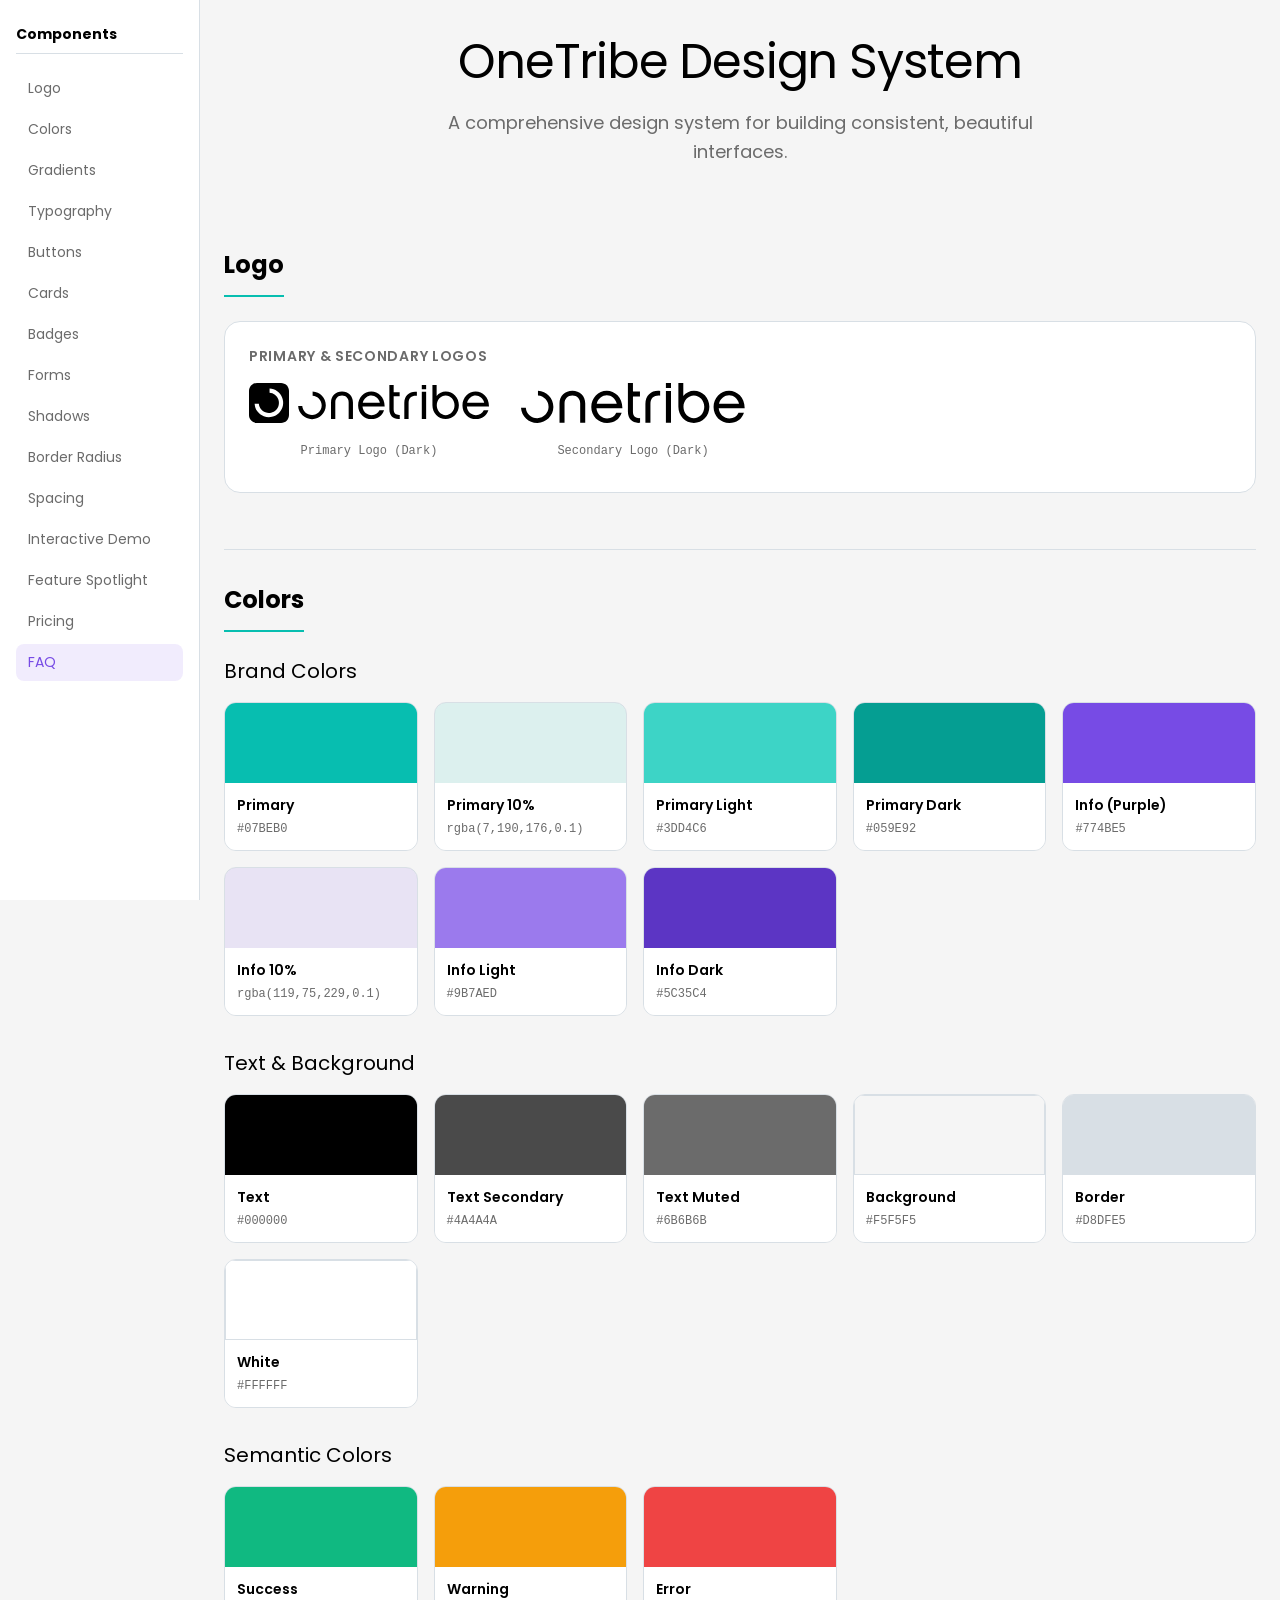
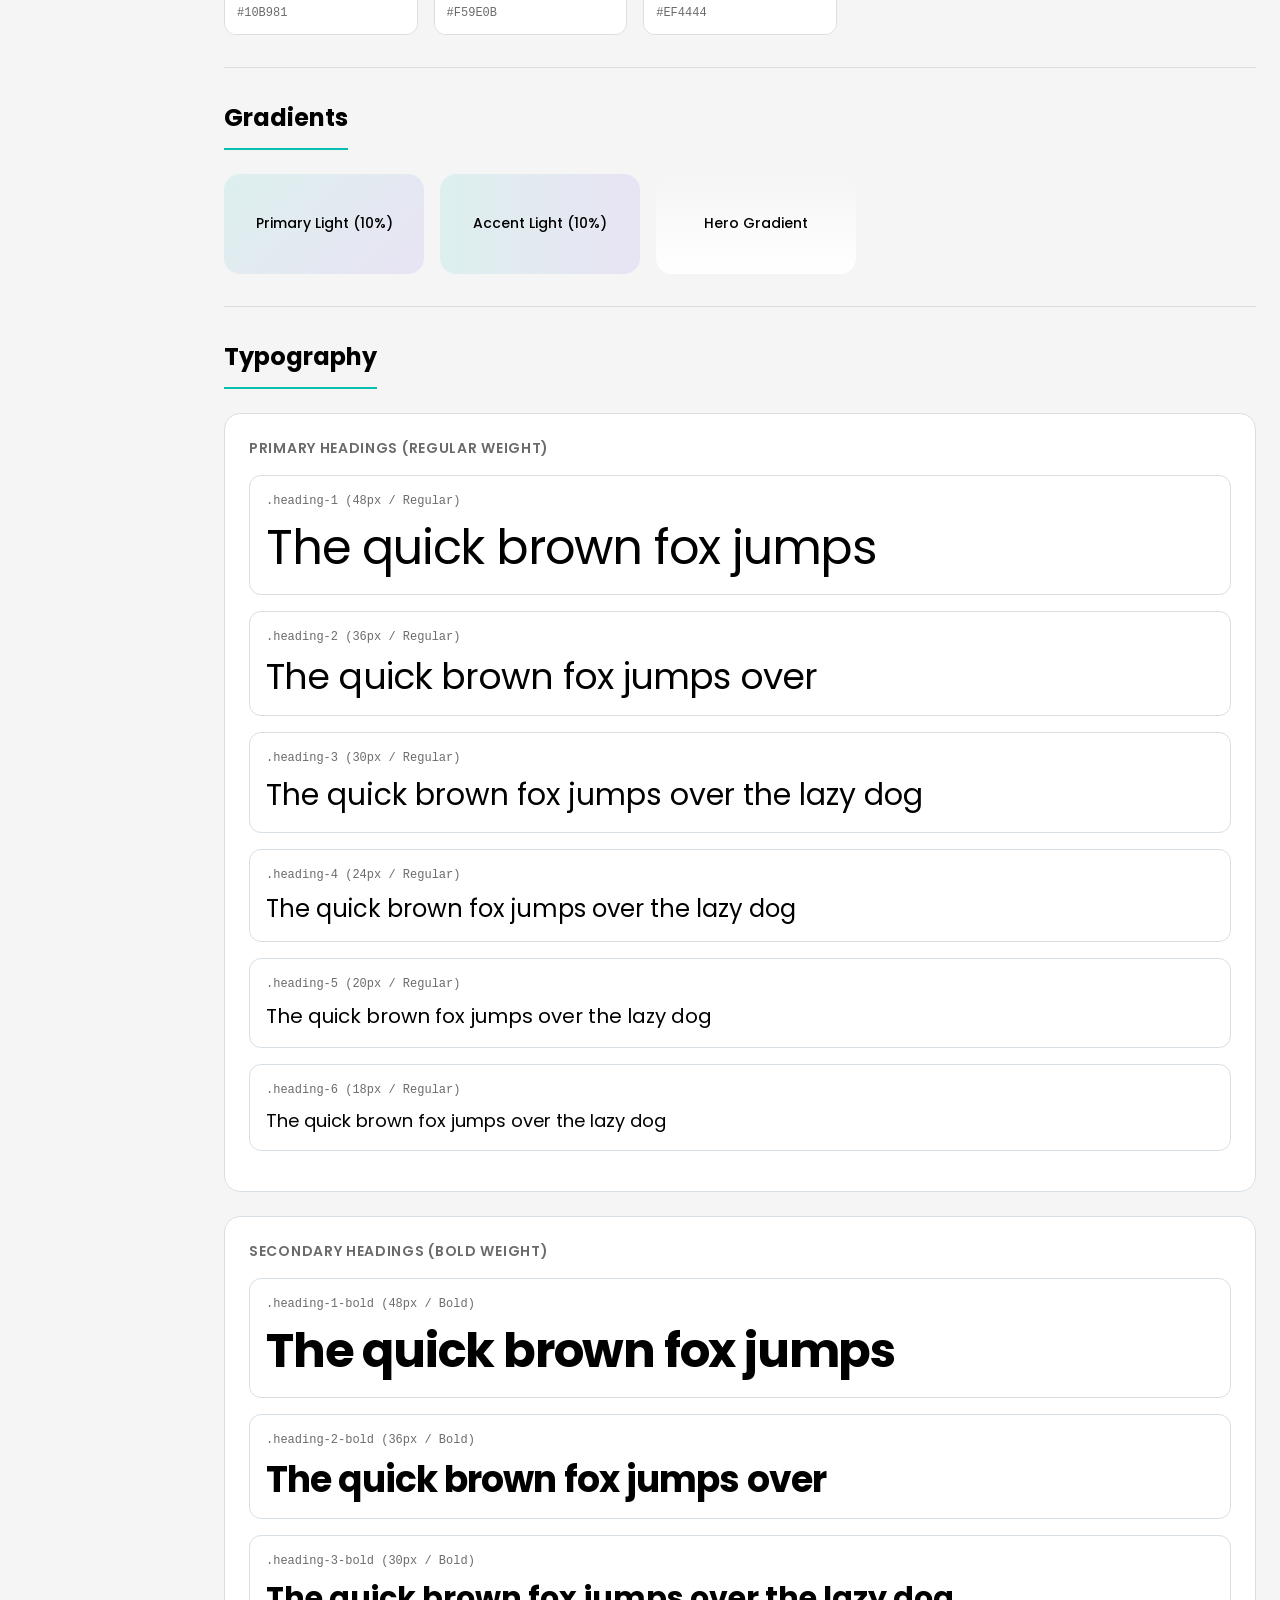
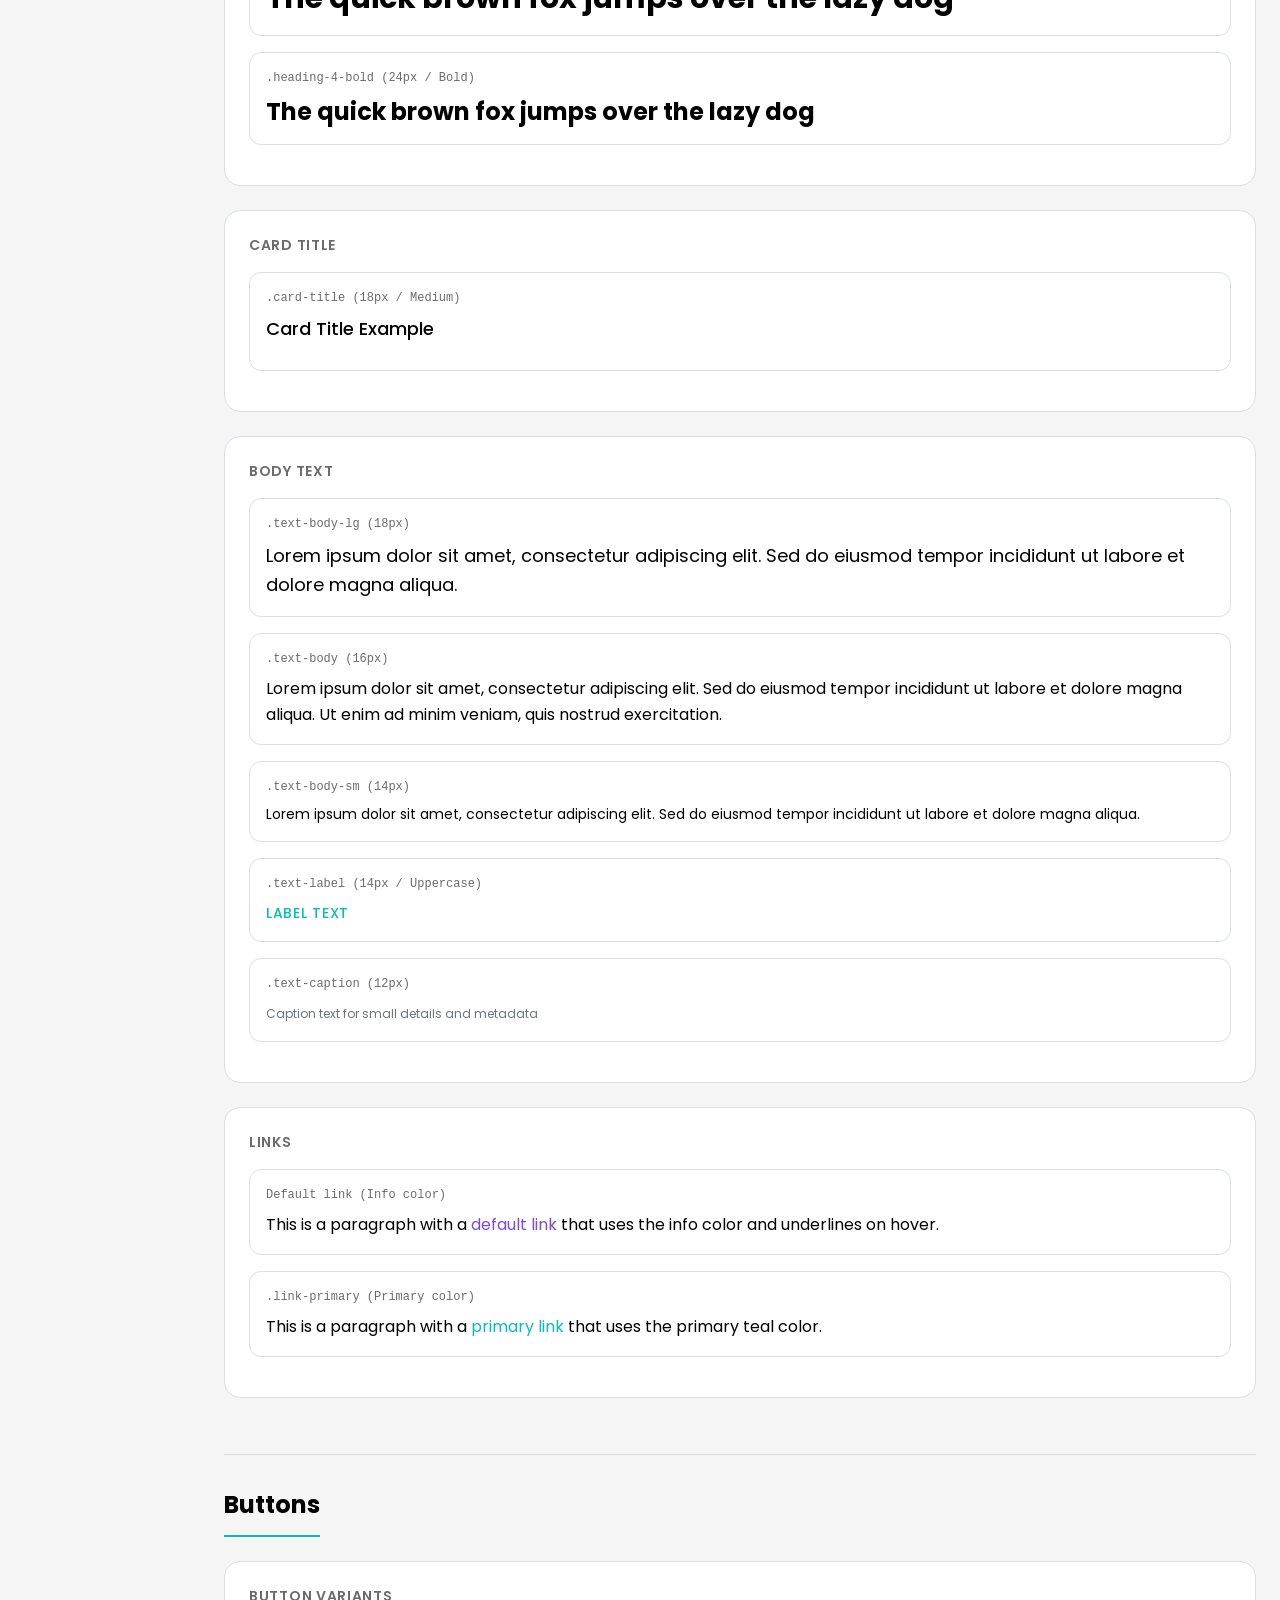
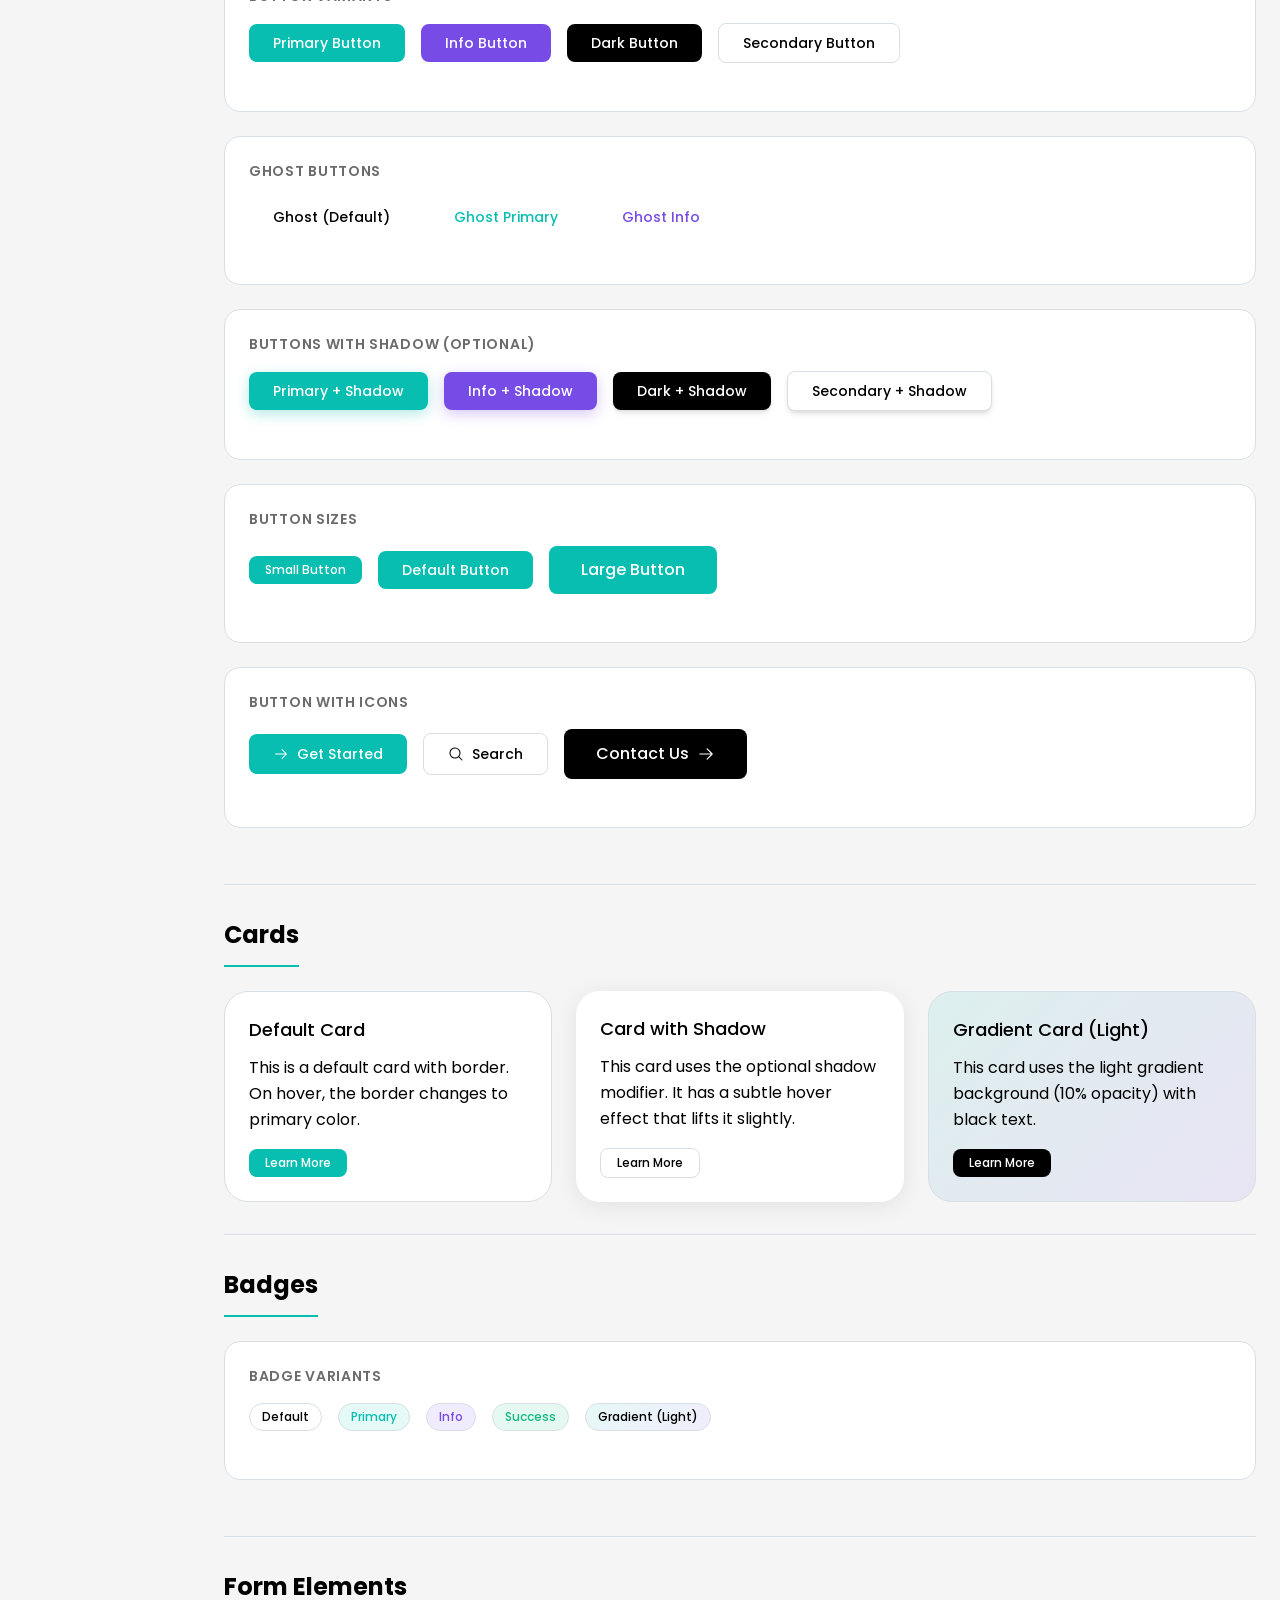
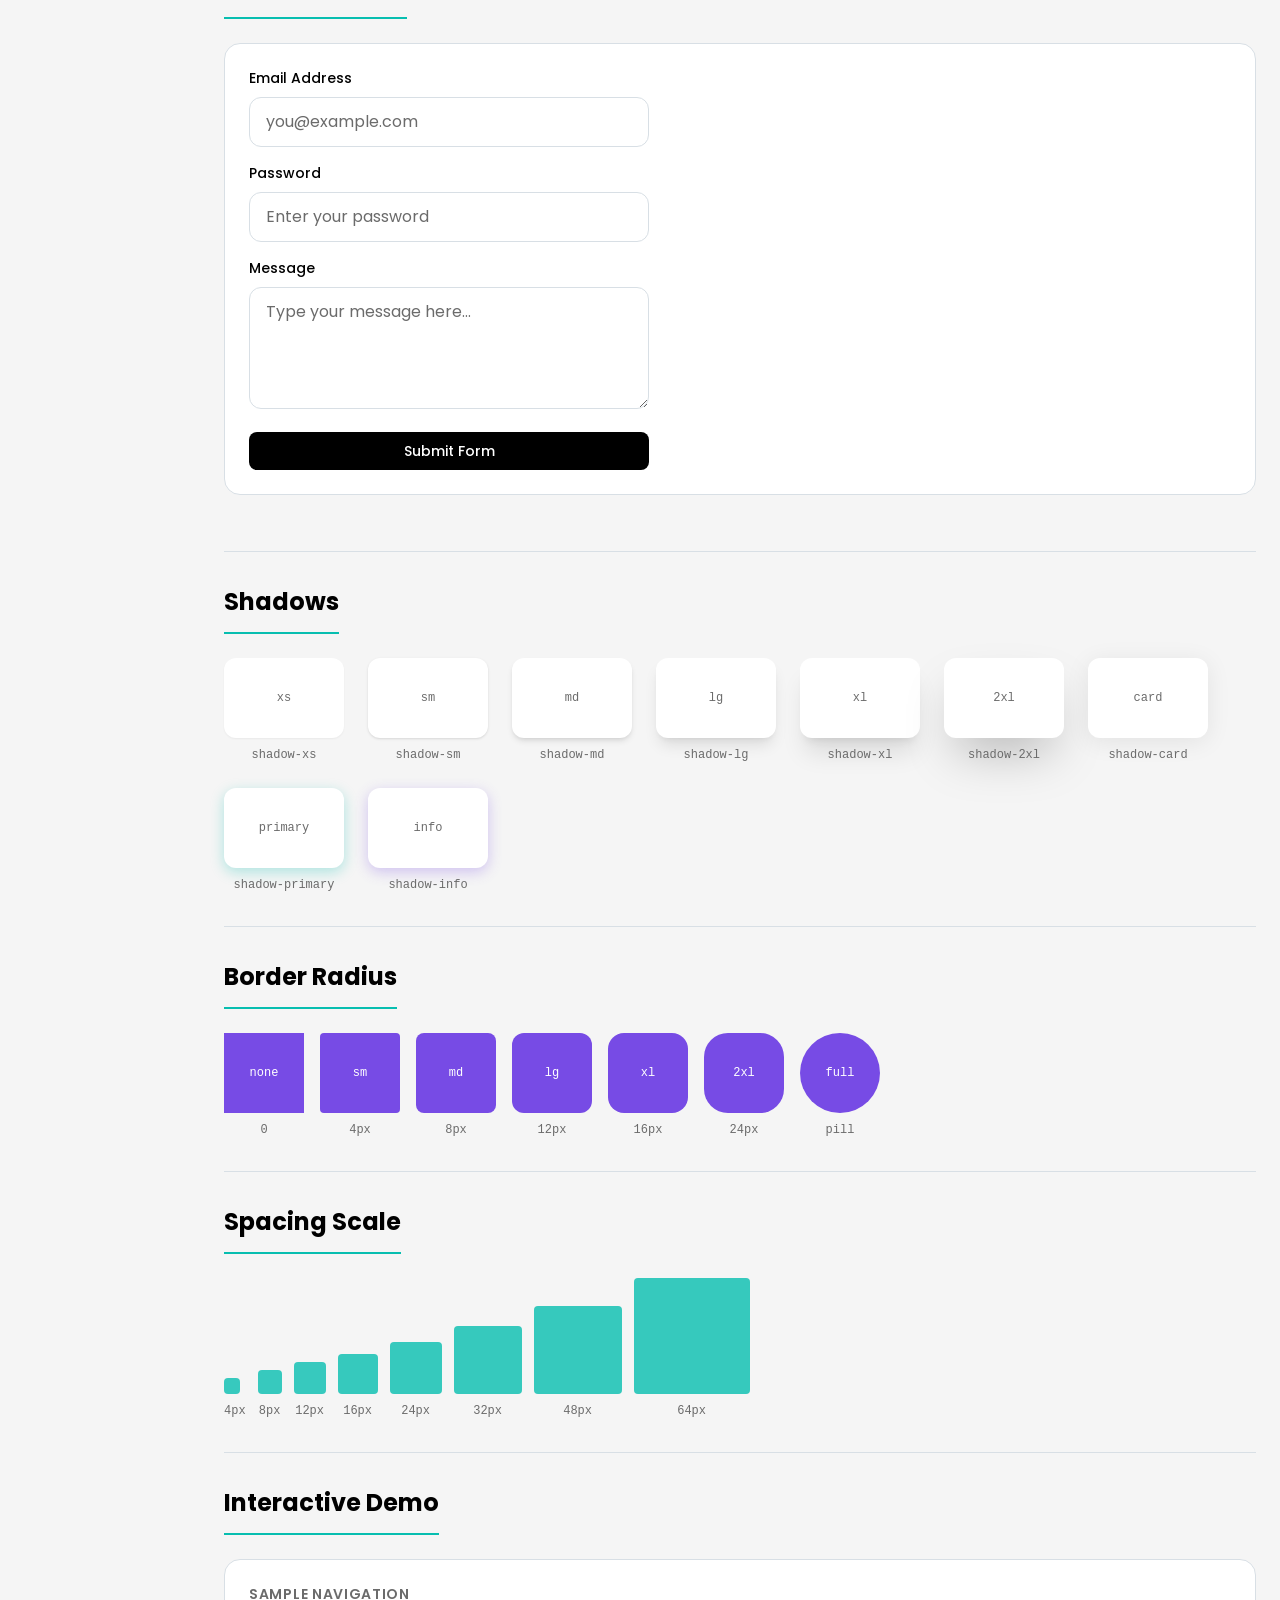
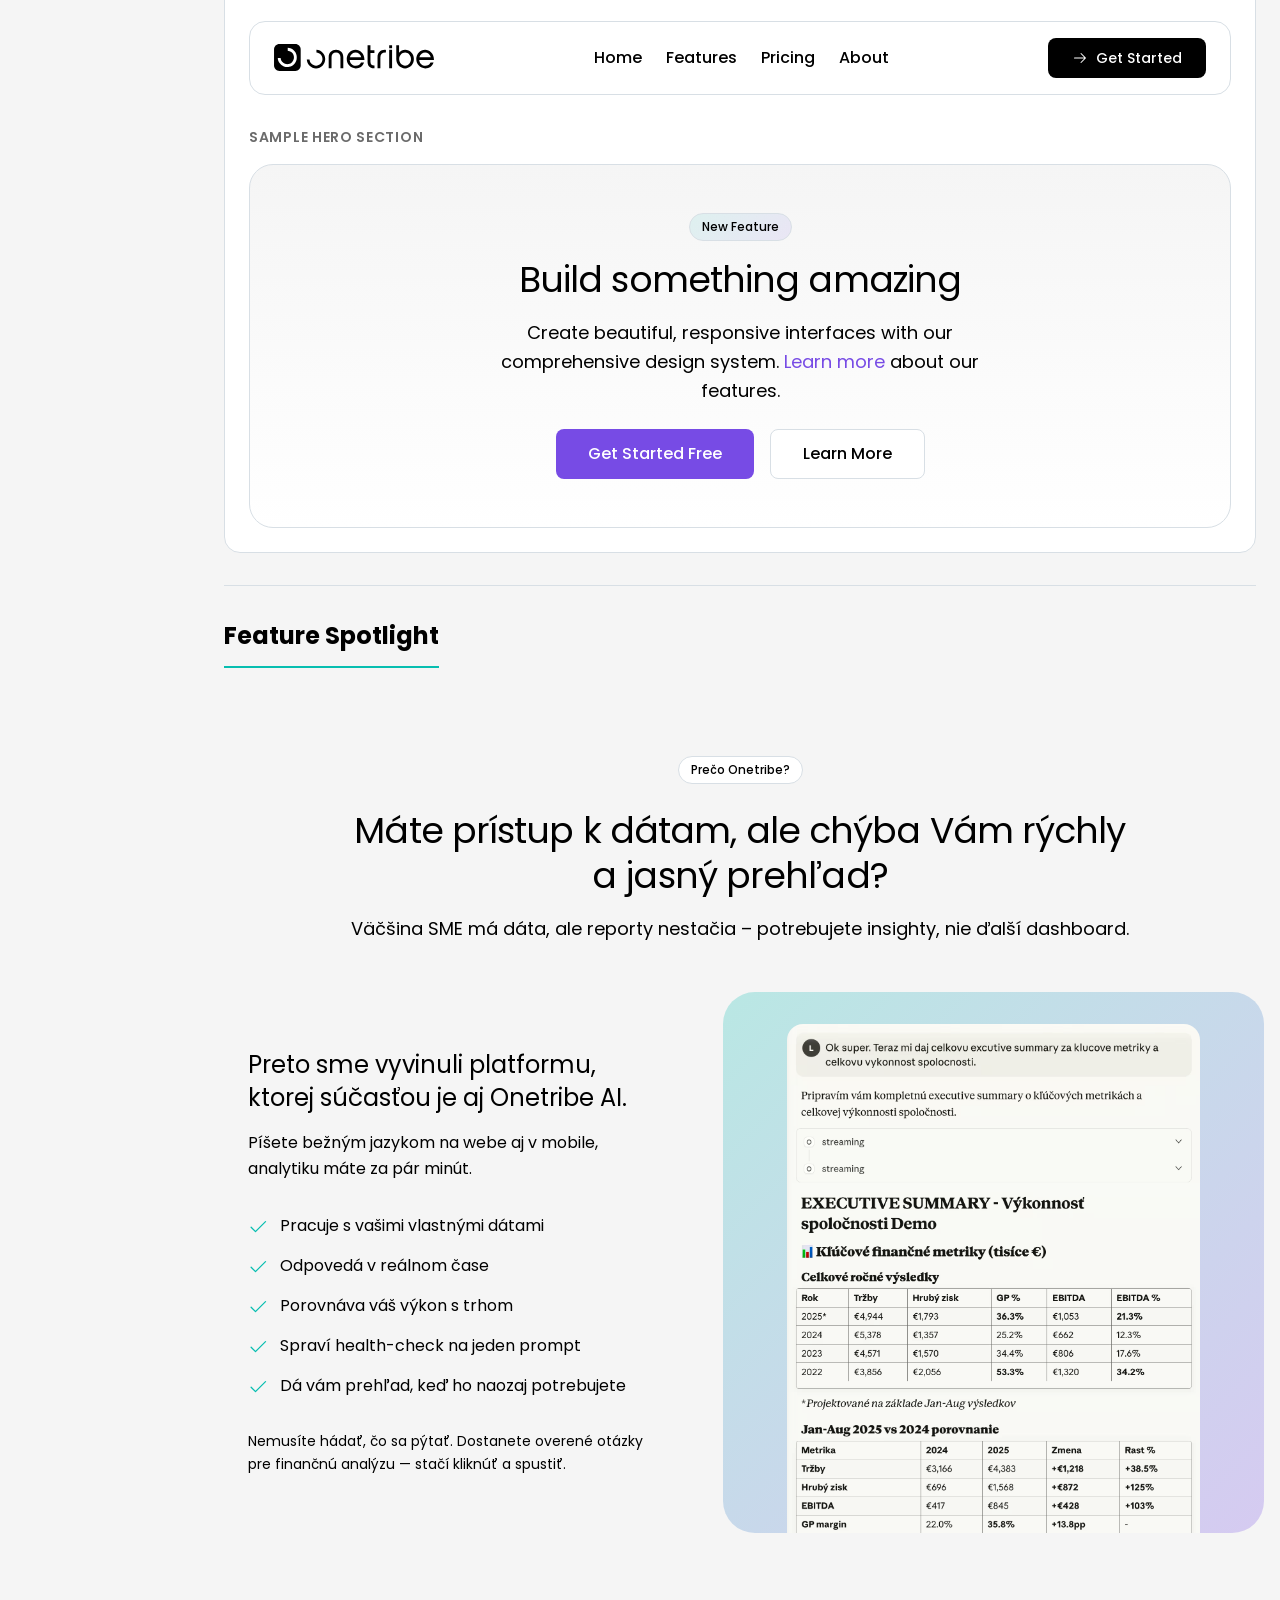
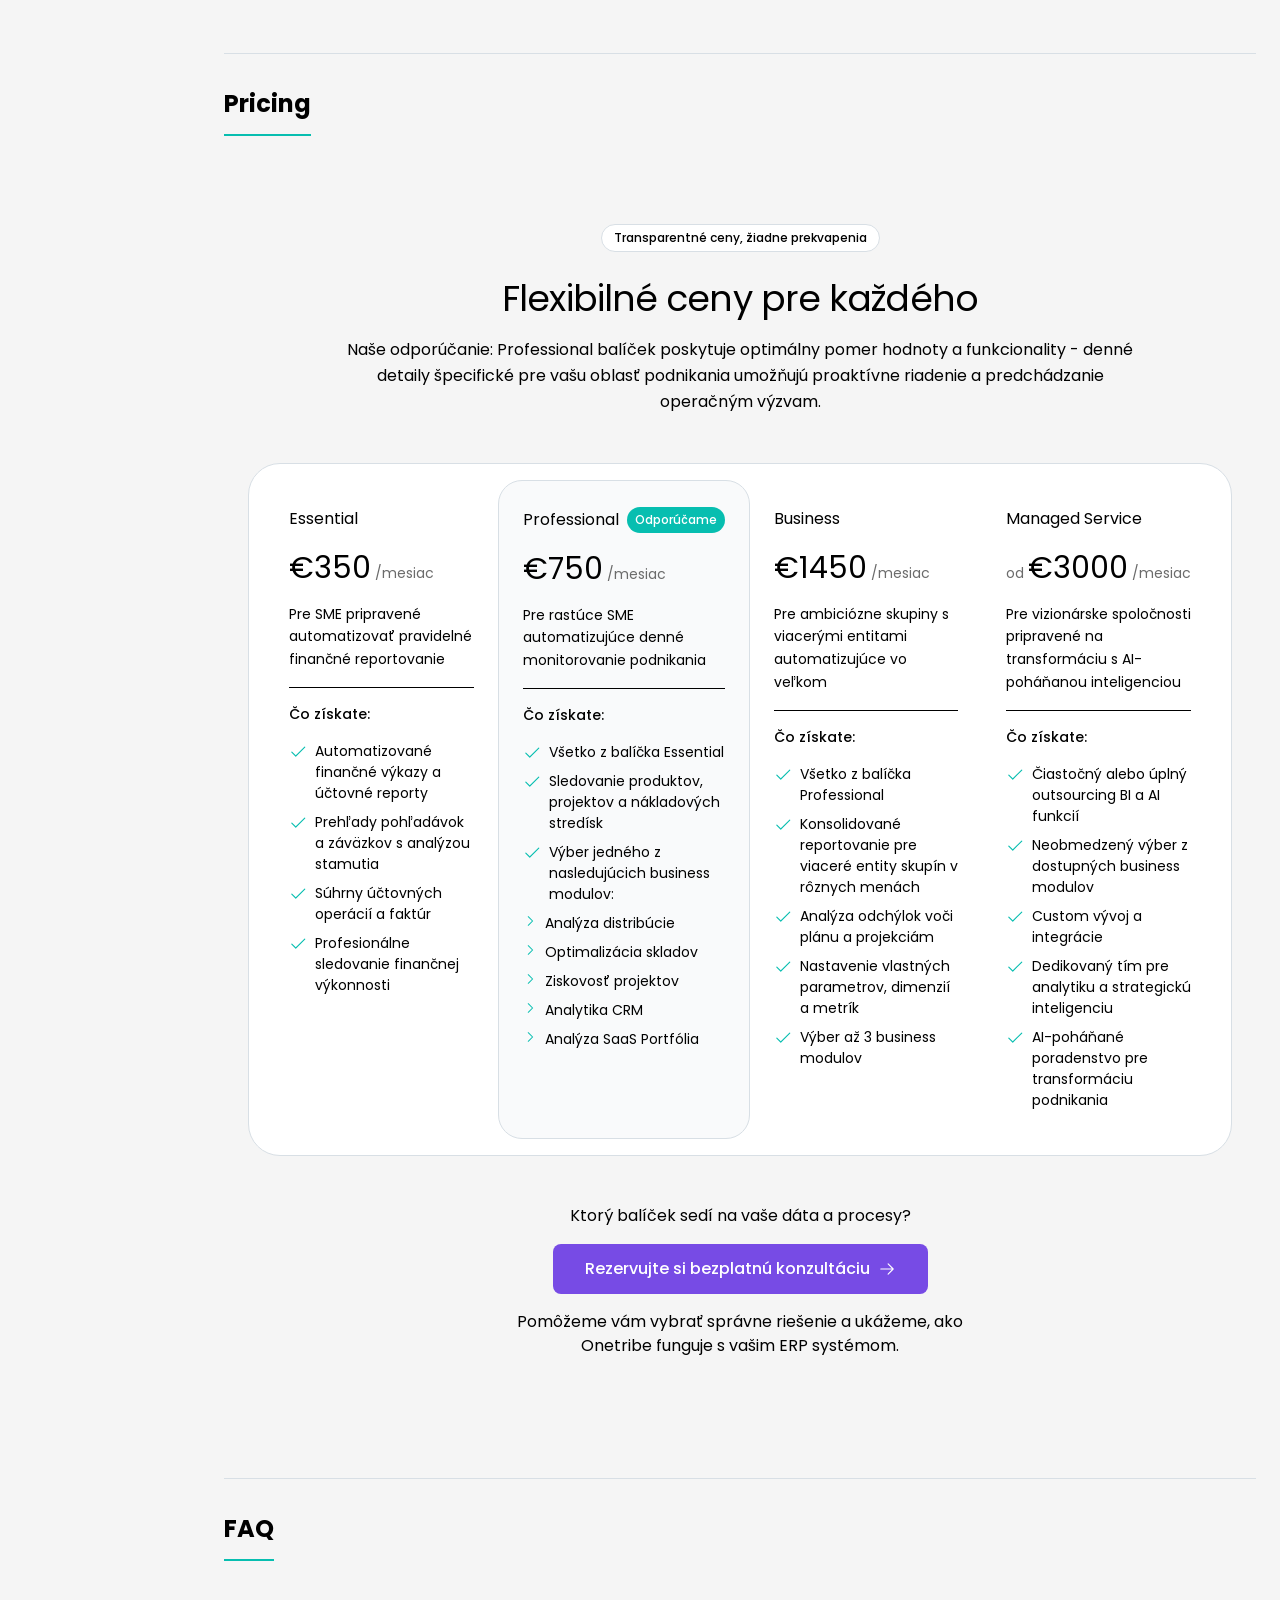
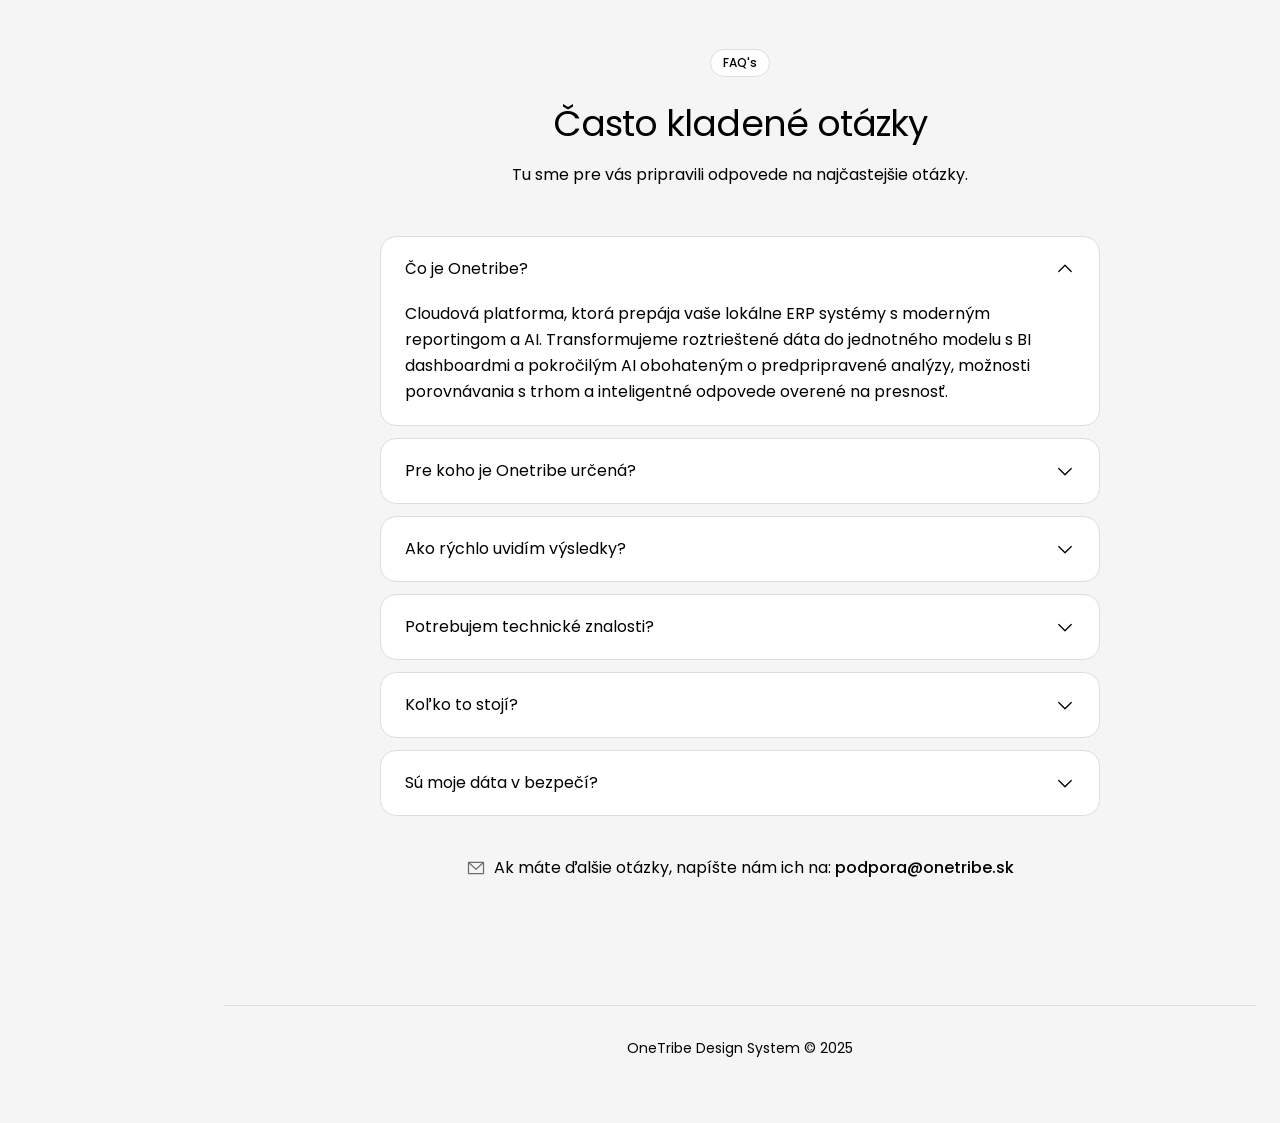
==== commit 04e2c857: "Update SVG icons in buttons and features for improved visuals" ====
--- a/design-system-preview.html
+++ b/design-system-preview.html
@@ -1254,22 +1254,21 @@
           <div class="component-group-title">Button with Icons</div>
           <div class="component-row">
             <button class="btn btn-primary">
-              <svg width="16" height="16" viewBox="0 0 24 24" fill="none" stroke="currentColor" stroke-width="2">
-                <path d="M5 12h14M12 5l7 7-7 7"/>
+              <svg width="16" height="16" viewBox="0 0 256 256" fill="currentColor">
+                <path d="M221.66,133.66l-72,72a8,8,0,0,1-11.32-11.32L196.69,136H40a8,8,0,0,1,0-16H196.69L138.34,61.66a8,8,0,0,1,11.32-11.32l72,72A8,8,0,0,1,221.66,133.66Z"/>
               </svg>
               Get Started
             </button>
             <button class="btn btn-secondary">
-              <svg width="16" height="16" viewBox="0 0 24 24" fill="none" stroke="currentColor" stroke-width="2">
-                <circle cx="11" cy="11" r="8"/>
-                <path d="M21 21l-4.35-4.35"/>
+              <svg width="16" height="16" viewBox="0 0 256 256" fill="currentColor">
+                <path d="M229.66,218.34l-50.07-50.06a88.11,88.11,0,1,0-11.31,11.31l50.06,50.07a8,8,0,0,0,11.32-11.32ZM40,112a72,72,0,1,1,72,72A72.08,72.08,0,0,1,40,112Z"/>
               </svg>
               Search
             </button>
             <button class="btn btn-dark btn-lg">
               Contact Us
-              <svg width="18" height="18" viewBox="0 0 24 24" fill="none" stroke="currentColor" stroke-width="2">
-                <path d="M5 12h14M12 5l7 7-7 7"/>
+              <svg width="18" height="18" viewBox="0 0 256 256" fill="currentColor">
+                <path d="M221.66,133.66l-72,72a8,8,0,0,1-11.32-11.32L196.69,136H40a8,8,0,0,1,0-16H196.69L138.34,61.66a8,8,0,0,1,11.32-11.32l72,72A8,8,0,0,1,221.66,133.66Z"/>
               </svg>
             </button>
           </div>
@@ -1478,8 +1477,8 @@
               <a href="#" class="nav-link">About</a>
             </div>
             <button class="btn btn-dark">
-              <svg width="16" height="16" viewBox="0 0 24 24" fill="none" stroke="currentColor" stroke-width="2">
-                <path d="M5 12h14M12 5l7 7-7 7"/>
+              <svg width="16" height="16" viewBox="0 0 256 256" fill="currentColor">
+                <path d="M221.66,133.66l-72,72a8,8,0,0,1-11.32-11.32L196.69,136H40a8,8,0,0,1,0-16H196.69L138.34,61.66a8,8,0,0,1,11.32-11.32l72,72A8,8,0,0,1,221.66,133.66Z"/>
               </svg>
               Get Started
             </button>
@@ -1532,45 +1531,40 @@
                 <ul class="feature-spotlight__list">
                   <li class="feature-spotlight__list-item">
                     <span class="feature-spotlight__checkmark">
-                      <svg width="20" height="20" viewBox="0 0 20 20" fill="none" xmlns="http://www.w3.org/2000/svg">
-                        <circle cx="10" cy="10" r="10" fill="var(--color-primary-10)"/>
-                        <path d="M6 10L9 13L14 7" stroke="var(--color-primary)" stroke-width="2" stroke-linecap="round" stroke-linejoin="round"/>
+                      <svg width="20" height="20" viewBox="0 0 256 256" fill="var(--color-primary)">
+                        <path d="M229.66,77.66l-128,128a8,8,0,0,1-11.32,0l-56-56a8,8,0,0,1,11.32-11.32L96,188.69,218.34,66.34a8,8,0,0,1,11.32,11.32Z"/>
                       </svg>
                     </span>
                     <span>Pracuje s vašimi vlastnými dátami</span>
                   </li>
                   <li class="feature-spotlight__list-item">
                     <span class="feature-spotlight__checkmark">
-                      <svg width="20" height="20" viewBox="0 0 20 20" fill="none" xmlns="http://www.w3.org/2000/svg">
-                        <circle cx="10" cy="10" r="10" fill="var(--color-primary-10)"/>
-                        <path d="M6 10L9 13L14 7" stroke="var(--color-primary)" stroke-width="2" stroke-linecap="round" stroke-linejoin="round"/>
+                      <svg width="20" height="20" viewBox="0 0 256 256" fill="var(--color-primary)">
+                        <path d="M229.66,77.66l-128,128a8,8,0,0,1-11.32,0l-56-56a8,8,0,0,1,11.32-11.32L96,188.69,218.34,66.34a8,8,0,0,1,11.32,11.32Z"/>
                       </svg>
                     </span>
                     <span>Odpovedá v reálnom čase</span>
                   </li>
                   <li class="feature-spotlight__list-item">
                     <span class="feature-spotlight__checkmark">
-                      <svg width="20" height="20" viewBox="0 0 20 20" fill="none" xmlns="http://www.w3.org/2000/svg">
-                        <circle cx="10" cy="10" r="10" fill="var(--color-primary-10)"/>
-                        <path d="M6 10L9 13L14 7" stroke="var(--color-primary)" stroke-width="2" stroke-linecap="round" stroke-linejoin="round"/>
+                      <svg width="20" height="20" viewBox="0 0 256 256" fill="var(--color-primary)">
+                        <path d="M229.66,77.66l-128,128a8,8,0,0,1-11.32,0l-56-56a8,8,0,0,1,11.32-11.32L96,188.69,218.34,66.34a8,8,0,0,1,11.32,11.32Z"/>
                       </svg>
                     </span>
                     <span>Porovnáva váš výkon s trhom</span>
                   </li>
                   <li class="feature-spotlight__list-item">
                     <span class="feature-spotlight__checkmark">
-                      <svg width="20" height="20" viewBox="0 0 20 20" fill="none" xmlns="http://www.w3.org/2000/svg">
-                        <circle cx="10" cy="10" r="10" fill="var(--color-primary-10)"/>
-                        <path d="M6 10L9 13L14 7" stroke="var(--color-primary)" stroke-width="2" stroke-linecap="round" stroke-linejoin="round"/>
+                      <svg width="20" height="20" viewBox="0 0 256 256" fill="var(--color-primary)">
+                        <path d="M229.66,77.66l-128,128a8,8,0,0,1-11.32,0l-56-56a8,8,0,0,1,11.32-11.32L96,188.69,218.34,66.34a8,8,0,0,1,11.32,11.32Z"/>
                       </svg>
                     </span>
                     <span>Spraví health-check na jeden prompt</span>
                   </li>
                   <li class="feature-spotlight__list-item">
                     <span class="feature-spotlight__checkmark">
-                      <svg width="20" height="20" viewBox="0 0 20 20" fill="none" xmlns="http://www.w3.org/2000/svg">
-                        <circle cx="10" cy="10" r="10" fill="var(--color-primary-10)"/>
-                        <path d="M6 10L9 13L14 7" stroke="var(--color-primary)" stroke-width="2" stroke-linecap="round" stroke-linejoin="round"/>
+                      <svg width="20" height="20" viewBox="0 0 256 256" fill="var(--color-primary)">
+                        <path d="M229.66,77.66l-128,128a8,8,0,0,1-11.32,0l-56-56a8,8,0,0,1,11.32-11.32L96,188.69,218.34,66.34a8,8,0,0,1,11.32,11.32Z"/>
                       </svg>
                     </span>
                     <span>Dá vám prehľad, keď ho naozaj potrebujete</span>
@@ -1628,36 +1622,32 @@
                   <ul class="pricing__features">
                     <li class="pricing__feature">
                       <span class="pricing__checkmark">
-                        <svg width="18" height="18" viewBox="0 0 20 20" fill="none">
-                          <circle cx="10" cy="10" r="10" fill="var(--color-primary-10)"/>
-                          <path d="M6 10L9 13L14 7" stroke="var(--color-primary)" stroke-width="2" stroke-linecap="round" stroke-linejoin="round"/>
+                        <svg width="18" height="18" viewBox="0 0 256 256" fill="var(--color-primary)">
+                          <path d="M229.66,77.66l-128,128a8,8,0,0,1-11.32,0l-56-56a8,8,0,0,1,11.32-11.32L96,188.69,218.34,66.34a8,8,0,0,1,11.32,11.32Z"/>
                         </svg>
                       </span>
                       <span>Automatizované finančné výkazy a účtovné reporty</span>
                     </li>
                     <li class="pricing__feature">
                       <span class="pricing__checkmark">
-                        <svg width="18" height="18" viewBox="0 0 20 20" fill="none">
-                          <circle cx="10" cy="10" r="10" fill="var(--color-primary-10)"/>
-                          <path d="M6 10L9 13L14 7" stroke="var(--color-primary)" stroke-width="2" stroke-linecap="round" stroke-linejoin="round"/>
+                        <svg width="18" height="18" viewBox="0 0 256 256" fill="var(--color-primary)">
+                          <path d="M229.66,77.66l-128,128a8,8,0,0,1-11.32,0l-56-56a8,8,0,0,1,11.32-11.32L96,188.69,218.34,66.34a8,8,0,0,1,11.32,11.32Z"/>
                         </svg>
                       </span>
                       <span>Prehľady pohľadávok a záväzkov s analýzou stamutia</span>
                     </li>
                     <li class="pricing__feature">
                       <span class="pricing__checkmark">
-                        <svg width="18" height="18" viewBox="0 0 20 20" fill="none">
-                          <circle cx="10" cy="10" r="10" fill="var(--color-primary-10)"/>
-                          <path d="M6 10L9 13L14 7" stroke="var(--color-primary)" stroke-width="2" stroke-linecap="round" stroke-linejoin="round"/>
+                        <svg width="18" height="18" viewBox="0 0 256 256" fill="var(--color-primary)">
+                          <path d="M229.66,77.66l-128,128a8,8,0,0,1-11.32,0l-56-56a8,8,0,0,1,11.32-11.32L96,188.69,218.34,66.34a8,8,0,0,1,11.32,11.32Z"/>
                         </svg>
                       </span>
                       <span>Súhrny účtovných operácií a faktúr</span>
                     </li>
                     <li class="pricing__feature">
                       <span class="pricing__checkmark">
-                        <svg width="18" height="18" viewBox="0 0 20 20" fill="none">
-                          <circle cx="10" cy="10" r="10" fill="var(--color-primary-10)"/>
-                          <path d="M6 10L9 13L14 7" stroke="var(--color-primary)" stroke-width="2" stroke-linecap="round" stroke-linejoin="round"/>
+                        <svg width="18" height="18" viewBox="0 0 256 256" fill="var(--color-primary)">
+                          <path d="M229.66,77.66l-128,128a8,8,0,0,1-11.32,0l-56-56a8,8,0,0,1,11.32-11.32L96,188.69,218.34,66.34a8,8,0,0,1,11.32,11.32Z"/>
                         </svg>
                       </span>
                       <span>Profesionálne sledovanie finančnej výkonnosti</span>
@@ -1683,67 +1673,64 @@
                   <ul class="pricing__features">
                     <li class="pricing__feature">
                       <span class="pricing__checkmark">
-                        <svg width="18" height="18" viewBox="0 0 20 20" fill="none">
-                          <circle cx="10" cy="10" r="10" fill="var(--color-primary-10)"/>
-                          <path d="M6 10L9 13L14 7" stroke="var(--color-primary)" stroke-width="2" stroke-linecap="round" stroke-linejoin="round"/>
+                        <svg width="18" height="18" viewBox="0 0 256 256" fill="var(--color-primary)">
+                          <path d="M229.66,77.66l-128,128a8,8,0,0,1-11.32,0l-56-56a8,8,0,0,1,11.32-11.32L96,188.69,218.34,66.34a8,8,0,0,1,11.32,11.32Z"/>
                         </svg>
                       </span>
                       <span>Všetko z balíčka Essential</span>
                     </li>
                     <li class="pricing__feature">
                       <span class="pricing__checkmark">
-                        <svg width="18" height="18" viewBox="0 0 20 20" fill="none">
-                          <circle cx="10" cy="10" r="10" fill="var(--color-primary-10)"/>
-                          <path d="M6 10L9 13L14 7" stroke="var(--color-primary)" stroke-width="2" stroke-linecap="round" stroke-linejoin="round"/>
+                        <svg width="18" height="18" viewBox="0 0 256 256" fill="var(--color-primary)">
+                          <path d="M229.66,77.66l-128,128a8,8,0,0,1-11.32,0l-56-56a8,8,0,0,1,11.32-11.32L96,188.69,218.34,66.34a8,8,0,0,1,11.32,11.32Z"/>
                         </svg>
                       </span>
                       <span>Sledovanie produktov, projektov a nákladových stredísk</span>
                     </li>
                     <li class="pricing__feature pricing__feature--parent">
                       <span class="pricing__checkmark">
-                        <svg width="18" height="18" viewBox="0 0 20 20" fill="none">
-                          <circle cx="10" cy="10" r="10" fill="var(--color-primary-10)"/>
-                          <path d="M6 10L9 13L14 7" stroke="var(--color-primary)" stroke-width="2" stroke-linecap="round" stroke-linejoin="round"/>
+                        <svg width="18" height="18" viewBox="0 0 256 256" fill="var(--color-primary)">
+                          <path d="M229.66,77.66l-128,128a8,8,0,0,1-11.32,0l-56-56a8,8,0,0,1,11.32-11.32L96,188.69,218.34,66.34a8,8,0,0,1,11.32,11.32Z"/>
                         </svg>
                       </span>
                       <span>Výber jedného z nasledujúcich business modulov:</span>
                     </li>
                     <li class="pricing__feature pricing__feature--child">
                       <span class="pricing__arrow">
-                        <svg width="14" height="14" viewBox="0 0 24 24" fill="none" stroke="var(--color-text-muted)" stroke-width="2">
-                          <path d="M9 6l6 6-6 6"/>
+                        <svg width="14" height="14" viewBox="0 0 256 256" fill="var(--color-primary)">
+                          <path d="M181.66,133.66l-80,80a8,8,0,0,1-11.32-11.32L164.69,128,90.34,53.66a8,8,0,0,1,11.32-11.32l80,80A8,8,0,0,1,181.66,133.66Z"/>
                         </svg>
                       </span>
                       <span>Analýza distribúcie</span>
                     </li>
                     <li class="pricing__feature pricing__feature--child">
                       <span class="pricing__arrow">
-                        <svg width="14" height="14" viewBox="0 0 24 24" fill="none" stroke="var(--color-text-muted)" stroke-width="2">
-                          <path d="M9 6l6 6-6 6"/>
+                        <svg width="14" height="14" viewBox="0 0 256 256" fill="var(--color-primary)">
+                          <path d="M181.66,133.66l-80,80a8,8,0,0,1-11.32-11.32L164.69,128,90.34,53.66a8,8,0,0,1,11.32-11.32l80,80A8,8,0,0,1,181.66,133.66Z"/>
                         </svg>
                       </span>
                       <span>Optimalizácia skladov</span>
                     </li>
                     <li class="pricing__feature pricing__feature--child">
                       <span class="pricing__arrow">
-                        <svg width="14" height="14" viewBox="0 0 24 24" fill="none" stroke="var(--color-text-muted)" stroke-width="2">
-                          <path d="M9 6l6 6-6 6"/>
+                        <svg width="14" height="14" viewBox="0 0 256 256" fill="var(--color-primary)">
+                          <path d="M181.66,133.66l-80,80a8,8,0,0,1-11.32-11.32L164.69,128,90.34,53.66a8,8,0,0,1,11.32-11.32l80,80A8,8,0,0,1,181.66,133.66Z"/>
                         </svg>
                       </span>
                       <span>Ziskovosť projektov</span>
                     </li>
                     <li class="pricing__feature pricing__feature--child">
                       <span class="pricing__arrow">
-                        <svg width="14" height="14" viewBox="0 0 24 24" fill="none" stroke="var(--color-text-muted)" stroke-width="2">
-                          <path d="M9 6l6 6-6 6"/>
+                        <svg width="14" height="14" viewBox="0 0 256 256" fill="var(--color-primary)">
+                          <path d="M181.66,133.66l-80,80a8,8,0,0,1-11.32-11.32L164.69,128,90.34,53.66a8,8,0,0,1,11.32-11.32l80,80A8,8,0,0,1,181.66,133.66Z"/>
                         </svg>
                       </span>
                       <span>Analytika CRM</span>
                     </li>
                     <li class="pricing__feature pricing__feature--child">
                       <span class="pricing__arrow">
-                        <svg width="14" height="14" viewBox="0 0 24 24" fill="none" stroke="var(--color-text-muted)" stroke-width="2">
-                          <path d="M9 6l6 6-6 6"/>
+                        <svg width="14" height="14" viewBox="0 0 256 256" fill="var(--color-primary)">
+                          <path d="M181.66,133.66l-80,80a8,8,0,0,1-11.32-11.32L164.69,128,90.34,53.66a8,8,0,0,1,11.32-11.32l80,80A8,8,0,0,1,181.66,133.66Z"/>
                         </svg>
                       </span>
                       <span>Analýza SaaS Portfólia</span>
@@ -1768,45 +1755,40 @@
                   <ul class="pricing__features">
                     <li class="pricing__feature">
                       <span class="pricing__checkmark">
-                        <svg width="18" height="18" viewBox="0 0 20 20" fill="none">
-                          <circle cx="10" cy="10" r="10" fill="var(--color-primary-10)"/>
-                          <path d="M6 10L9 13L14 7" stroke="var(--color-primary)" stroke-width="2" stroke-linecap="round" stroke-linejoin="round"/>
+                        <svg width="18" height="18" viewBox="0 0 256 256" fill="var(--color-primary)">
+                          <path d="M229.66,77.66l-128,128a8,8,0,0,1-11.32,0l-56-56a8,8,0,0,1,11.32-11.32L96,188.69,218.34,66.34a8,8,0,0,1,11.32,11.32Z"/>
                         </svg>
                       </span>
                       <span>Všetko z balíčka Professional</span>
                     </li>
                     <li class="pricing__feature">
                       <span class="pricing__checkmark">
-                        <svg width="18" height="18" viewBox="0 0 20 20" fill="none">
-                          <circle cx="10" cy="10" r="10" fill="var(--color-primary-10)"/>
-                          <path d="M6 10L9 13L14 7" stroke="var(--color-primary)" stroke-width="2" stroke-linecap="round" stroke-linejoin="round"/>
+                        <svg width="18" height="18" viewBox="0 0 256 256" fill="var(--color-primary)">
+                          <path d="M229.66,77.66l-128,128a8,8,0,0,1-11.32,0l-56-56a8,8,0,0,1,11.32-11.32L96,188.69,218.34,66.34a8,8,0,0,1,11.32,11.32Z"/>
                         </svg>
                       </span>
                       <span>Konsolidované reportovanie pre viaceré entity skupín v rôznych menách</span>
                     </li>
                     <li class="pricing__feature">
                       <span class="pricing__checkmark">
-                        <svg width="18" height="18" viewBox="0 0 20 20" fill="none">
-                          <circle cx="10" cy="10" r="10" fill="var(--color-primary-10)"/>
-                          <path d="M6 10L9 13L14 7" stroke="var(--color-primary)" stroke-width="2" stroke-linecap="round" stroke-linejoin="round"/>
+                        <svg width="18" height="18" viewBox="0 0 256 256" fill="var(--color-primary)">
+                          <path d="M229.66,77.66l-128,128a8,8,0,0,1-11.32,0l-56-56a8,8,0,0,1,11.32-11.32L96,188.69,218.34,66.34a8,8,0,0,1,11.32,11.32Z"/>
                         </svg>
                       </span>
                       <span>Analýza odchýlok voči plánu a projekciám</span>
                     </li>
                     <li class="pricing__feature">
                       <span class="pricing__checkmark">
-                        <svg width="18" height="18" viewBox="0 0 20 20" fill="none">
-                          <circle cx="10" cy="10" r="10" fill="var(--color-primary-10)"/>
-                          <path d="M6 10L9 13L14 7" stroke="var(--color-primary)" stroke-width="2" stroke-linecap="round" stroke-linejoin="round"/>
+                        <svg width="18" height="18" viewBox="0 0 256 256" fill="var(--color-primary)">
+                          <path d="M229.66,77.66l-128,128a8,8,0,0,1-11.32,0l-56-56a8,8,0,0,1,11.32-11.32L96,188.69,218.34,66.34a8,8,0,0,1,11.32,11.32Z"/>
                         </svg>
                       </span>
                       <span>Nastavenie vlastných parametrov, dimenzií a metrík</span>
                     </li>
                     <li class="pricing__feature">
                       <span class="pricing__checkmark">
-                        <svg width="18" height="18" viewBox="0 0 20 20" fill="none">
-                          <circle cx="10" cy="10" r="10" fill="var(--color-primary-10)"/>
-                          <path d="M6 10L9 13L14 7" stroke="var(--color-primary)" stroke-width="2" stroke-linecap="round" stroke-linejoin="round"/>
+                        <svg width="18" height="18" viewBox="0 0 256 256" fill="var(--color-primary)">
+                          <path d="M229.66,77.66l-128,128a8,8,0,0,1-11.32,0l-56-56a8,8,0,0,1,11.32-11.32L96,188.69,218.34,66.34a8,8,0,0,1,11.32,11.32Z"/>
                         </svg>
                       </span>
                       <span>Výber až 3 business modulov</span>
@@ -1832,45 +1814,40 @@
                   <ul class="pricing__features">
                     <li class="pricing__feature">
                       <span class="pricing__checkmark">
-                        <svg width="18" height="18" viewBox="0 0 20 20" fill="none">
-                          <circle cx="10" cy="10" r="10" fill="var(--color-primary-10)"/>
-                          <path d="M6 10L9 13L14 7" stroke="var(--color-primary)" stroke-width="2" stroke-linecap="round" stroke-linejoin="round"/>
+                        <svg width="18" height="18" viewBox="0 0 256 256" fill="var(--color-primary)">
+                          <path d="M229.66,77.66l-128,128a8,8,0,0,1-11.32,0l-56-56a8,8,0,0,1,11.32-11.32L96,188.69,218.34,66.34a8,8,0,0,1,11.32,11.32Z"/>
                         </svg>
                       </span>
                       <span>Čiastočný alebo úplný outsourcing BI a AI funkcií</span>
                     </li>
                     <li class="pricing__feature">
                       <span class="pricing__checkmark">
-                        <svg width="18" height="18" viewBox="0 0 20 20" fill="none">
-                          <circle cx="10" cy="10" r="10" fill="var(--color-primary-10)"/>
-                          <path d="M6 10L9 13L14 7" stroke="var(--color-primary)" stroke-width="2" stroke-linecap="round" stroke-linejoin="round"/>
+                        <svg width="18" height="18" viewBox="0 0 256 256" fill="var(--color-primary)">
+                          <path d="M229.66,77.66l-128,128a8,8,0,0,1-11.32,0l-56-56a8,8,0,0,1,11.32-11.32L96,188.69,218.34,66.34a8,8,0,0,1,11.32,11.32Z"/>
                         </svg>
                       </span>
                       <span>Neobmedzený výber z dostupných business modulov</span>
                     </li>
                     <li class="pricing__feature">
                       <span class="pricing__checkmark">
-                        <svg width="18" height="18" viewBox="0 0 20 20" fill="none">
-                          <circle cx="10" cy="10" r="10" fill="var(--color-primary-10)"/>
-                          <path d="M6 10L9 13L14 7" stroke="var(--color-primary)" stroke-width="2" stroke-linecap="round" stroke-linejoin="round"/>
+                        <svg width="18" height="18" viewBox="0 0 256 256" fill="var(--color-primary)">
+                          <path d="M229.66,77.66l-128,128a8,8,0,0,1-11.32,0l-56-56a8,8,0,0,1,11.32-11.32L96,188.69,218.34,66.34a8,8,0,0,1,11.32,11.32Z"/>
                         </svg>
                       </span>
                       <span>Custom vývoj a integrácie</span>
                     </li>
                     <li class="pricing__feature">
                       <span class="pricing__checkmark">
-                        <svg width="18" height="18" viewBox="0 0 20 20" fill="none">
-                          <circle cx="10" cy="10" r="10" fill="var(--color-primary-10)"/>
-                          <path d="M6 10L9 13L14 7" stroke="var(--color-primary)" stroke-width="2" stroke-linecap="round" stroke-linejoin="round"/>
+                        <svg width="18" height="18" viewBox="0 0 256 256" fill="var(--color-primary)">
+                          <path d="M229.66,77.66l-128,128a8,8,0,0,1-11.32,0l-56-56a8,8,0,0,1,11.32-11.32L96,188.69,218.34,66.34a8,8,0,0,1,11.32,11.32Z"/>
                         </svg>
                       </span>
                       <span>Dedikovaný tím pre analytiku a strategickú inteligenciu</span>
                     </li>
                     <li class="pricing__feature">
                       <span class="pricing__checkmark">
-                        <svg width="18" height="18" viewBox="0 0 20 20" fill="none">
-                          <circle cx="10" cy="10" r="10" fill="var(--color-primary-10)"/>
-                          <path d="M6 10L9 13L14 7" stroke="var(--color-primary)" stroke-width="2" stroke-linecap="round" stroke-linejoin="round"/>
+                        <svg width="18" height="18" viewBox="0 0 256 256" fill="var(--color-primary)">
+                          <path d="M229.66,77.66l-128,128a8,8,0,0,1-11.32,0l-56-56a8,8,0,0,1,11.32-11.32L96,188.69,218.34,66.34a8,8,0,0,1,11.32,11.32Z"/>
                         </svg>
                       </span>
                       <span>AI-poháňané poradenstvo pre transformáciu podnikania</span>
@@ -1886,8 +1863,8 @@
               <p class="pricing__footer-question">Ktorý balíček sedí na vaše dáta a procesy?</p>
               <button class="btn btn-info btn-lg">
                 Rezervujte si bezplatnú konzultáciu
-                <svg width="18" height="18" viewBox="0 0 24 24" fill="none" stroke="currentColor" stroke-width="2">
-                  <path d="M5 12h14M12 5l7 7-7 7"/>
+                <svg width="18" height="18" viewBox="0 0 256 256" fill="currentColor">
+                  <path d="M221.66,133.66l-72,72a8,8,0,0,1-11.32-11.32L196.69,136H40a8,8,0,0,1,0-16H196.69L138.34,61.66a8,8,0,0,1,11.32-11.32l72,72A8,8,0,0,1,221.66,133.66Z"/>
                 </svg>
               </button>
               <p class="pricing__footer-subtext">Pomôžeme vám vybrať správne riešenie a ukážeme, ako Onetribe funguje s vašim ERP systémom.</p>
@@ -1918,8 +1895,8 @@
               <div class="faq__item is-open">
                 <button class="faq__trigger" type="button" aria-expanded="true">
                   <span class="faq__question">Čo je Onetribe?</span>
-                  <svg class="faq__icon" viewBox="0 0 24 24" fill="none" stroke="currentColor" stroke-width="2" stroke-linecap="round" stroke-linejoin="round">
-                    <polyline points="6 9 12 15 18 9"></polyline>
+                  <svg class="faq__icon" viewBox="0 0 256 256" fill="currentColor">
+                    <path d="M213.66,101.66l-80,80a8,8,0,0,1-11.32,0l-80-80A8,8,0,0,1,53.66,90.34L128,164.69l74.34-74.35a8,8,0,0,1,11.32,11.32Z"/>
                   </svg>
                 </button>
                 <div class="faq__content">
@@ -1935,8 +1912,8 @@
               <div class="faq__item">
                 <button class="faq__trigger" type="button" aria-expanded="false">
                   <span class="faq__question">Pre koho je Onetribe určená?</span>
-                  <svg class="faq__icon" viewBox="0 0 24 24" fill="none" stroke="currentColor" stroke-width="2" stroke-linecap="round" stroke-linejoin="round">
-                    <polyline points="6 9 12 15 18 9"></polyline>
+                  <svg class="faq__icon" viewBox="0 0 256 256" fill="currentColor">
+                    <path d="M213.66,101.66l-80,80a8,8,0,0,1-11.32,0l-80-80A8,8,0,0,1,53.66,90.34L128,164.69l74.34-74.35a8,8,0,0,1,11.32,11.32Z"/>
                   </svg>
                 </button>
                 <div class="faq__content">
@@ -1952,8 +1929,8 @@
               <div class="faq__item">
                 <button class="faq__trigger" type="button" aria-expanded="false">
                   <span class="faq__question">Ako rýchlo uvidím výsledky?</span>
-                  <svg class="faq__icon" viewBox="0 0 24 24" fill="none" stroke="currentColor" stroke-width="2" stroke-linecap="round" stroke-linejoin="round">
-                    <polyline points="6 9 12 15 18 9"></polyline>
+                  <svg class="faq__icon" viewBox="0 0 256 256" fill="currentColor">
+                    <path d="M213.66,101.66l-80,80a8,8,0,0,1-11.32,0l-80-80A8,8,0,0,1,53.66,90.34L128,164.69l74.34-74.35a8,8,0,0,1,11.32,11.32Z"/>
                   </svg>
                 </button>
                 <div class="faq__content">
@@ -1969,8 +1946,8 @@
               <div class="faq__item">
                 <button class="faq__trigger" type="button" aria-expanded="false">
                   <span class="faq__question">Potrebujem technické znalosti?</span>
-                  <svg class="faq__icon" viewBox="0 0 24 24" fill="none" stroke="currentColor" stroke-width="2" stroke-linecap="round" stroke-linejoin="round">
-                    <polyline points="6 9 12 15 18 9"></polyline>
+                  <svg class="faq__icon" viewBox="0 0 256 256" fill="currentColor">
+                    <path d="M213.66,101.66l-80,80a8,8,0,0,1-11.32,0l-80-80A8,8,0,0,1,53.66,90.34L128,164.69l74.34-74.35a8,8,0,0,1,11.32,11.32Z"/>
                   </svg>
                 </button>
                 <div class="faq__content">
@@ -1986,8 +1963,8 @@
               <div class="faq__item">
                 <button class="faq__trigger" type="button" aria-expanded="false">
                   <span class="faq__question">Koľko to stojí?</span>
-                  <svg class="faq__icon" viewBox="0 0 24 24" fill="none" stroke="currentColor" stroke-width="2" stroke-linecap="round" stroke-linejoin="round">
-                    <polyline points="6 9 12 15 18 9"></polyline>
+                  <svg class="faq__icon" viewBox="0 0 256 256" fill="currentColor">
+                    <path d="M213.66,101.66l-80,80a8,8,0,0,1-11.32,0l-80-80A8,8,0,0,1,53.66,90.34L128,164.69l74.34-74.35a8,8,0,0,1,11.32,11.32Z"/>
                   </svg>
                 </button>
                 <div class="faq__content">
@@ -2003,8 +1980,8 @@
               <div class="faq__item">
                 <button class="faq__trigger" type="button" aria-expanded="false">
                   <span class="faq__question">Sú moje dáta v bezpečí?</span>
-                  <svg class="faq__icon" viewBox="0 0 24 24" fill="none" stroke="currentColor" stroke-width="2" stroke-linecap="round" stroke-linejoin="round">
-                    <polyline points="6 9 12 15 18 9"></polyline>
+                  <svg class="faq__icon" viewBox="0 0 256 256" fill="currentColor">
+                    <path d="M213.66,101.66l-80,80a8,8,0,0,1-11.32,0l-80-80A8,8,0,0,1,53.66,90.34L128,164.69l74.34-74.35a8,8,0,0,1,11.32,11.32Z"/>
                   </svg>
                 </button>
                 <div class="faq__content">
@@ -2020,9 +1997,8 @@
             <!-- Footer Contact -->
             <div class="faq__footer">
               <p class="faq__contact">
-                <svg class="faq__contact-icon" viewBox="0 0 24 24" fill="none" stroke="currentColor" stroke-width="2" stroke-linecap="round" stroke-linejoin="round">
-                  <path d="M4 4h16c1.1 0 2 .9 2 2v12c0 1.1-.9 2-2 2H4c-1.1 0-2-.9-2-2V6c0-1.1.9-2 2-2z"></path>
-                  <polyline points="22,6 12,13 2,6"></polyline>
+                <svg class="faq__contact-icon" viewBox="0 0 256 256" fill="currentColor">
+                  <path d="M224,48H32a8,8,0,0,0-8,8V192a16,16,0,0,0,16,16H216a16,16,0,0,0,16-16V56A8,8,0,0,0,224,48ZM203.43,64,128,133.15,52.57,64ZM216,192H40V74.19l82.59,75.71a8,8,0,0,0,10.82,0L216,74.19V192Z"/>
                 </svg>
                 <span>Ak máte ďalšie otázky, napíšte nám ich na: <a href="mailto:podpora@onetribe.sk">podpora@onetribe.sk</a></span>
               </p>
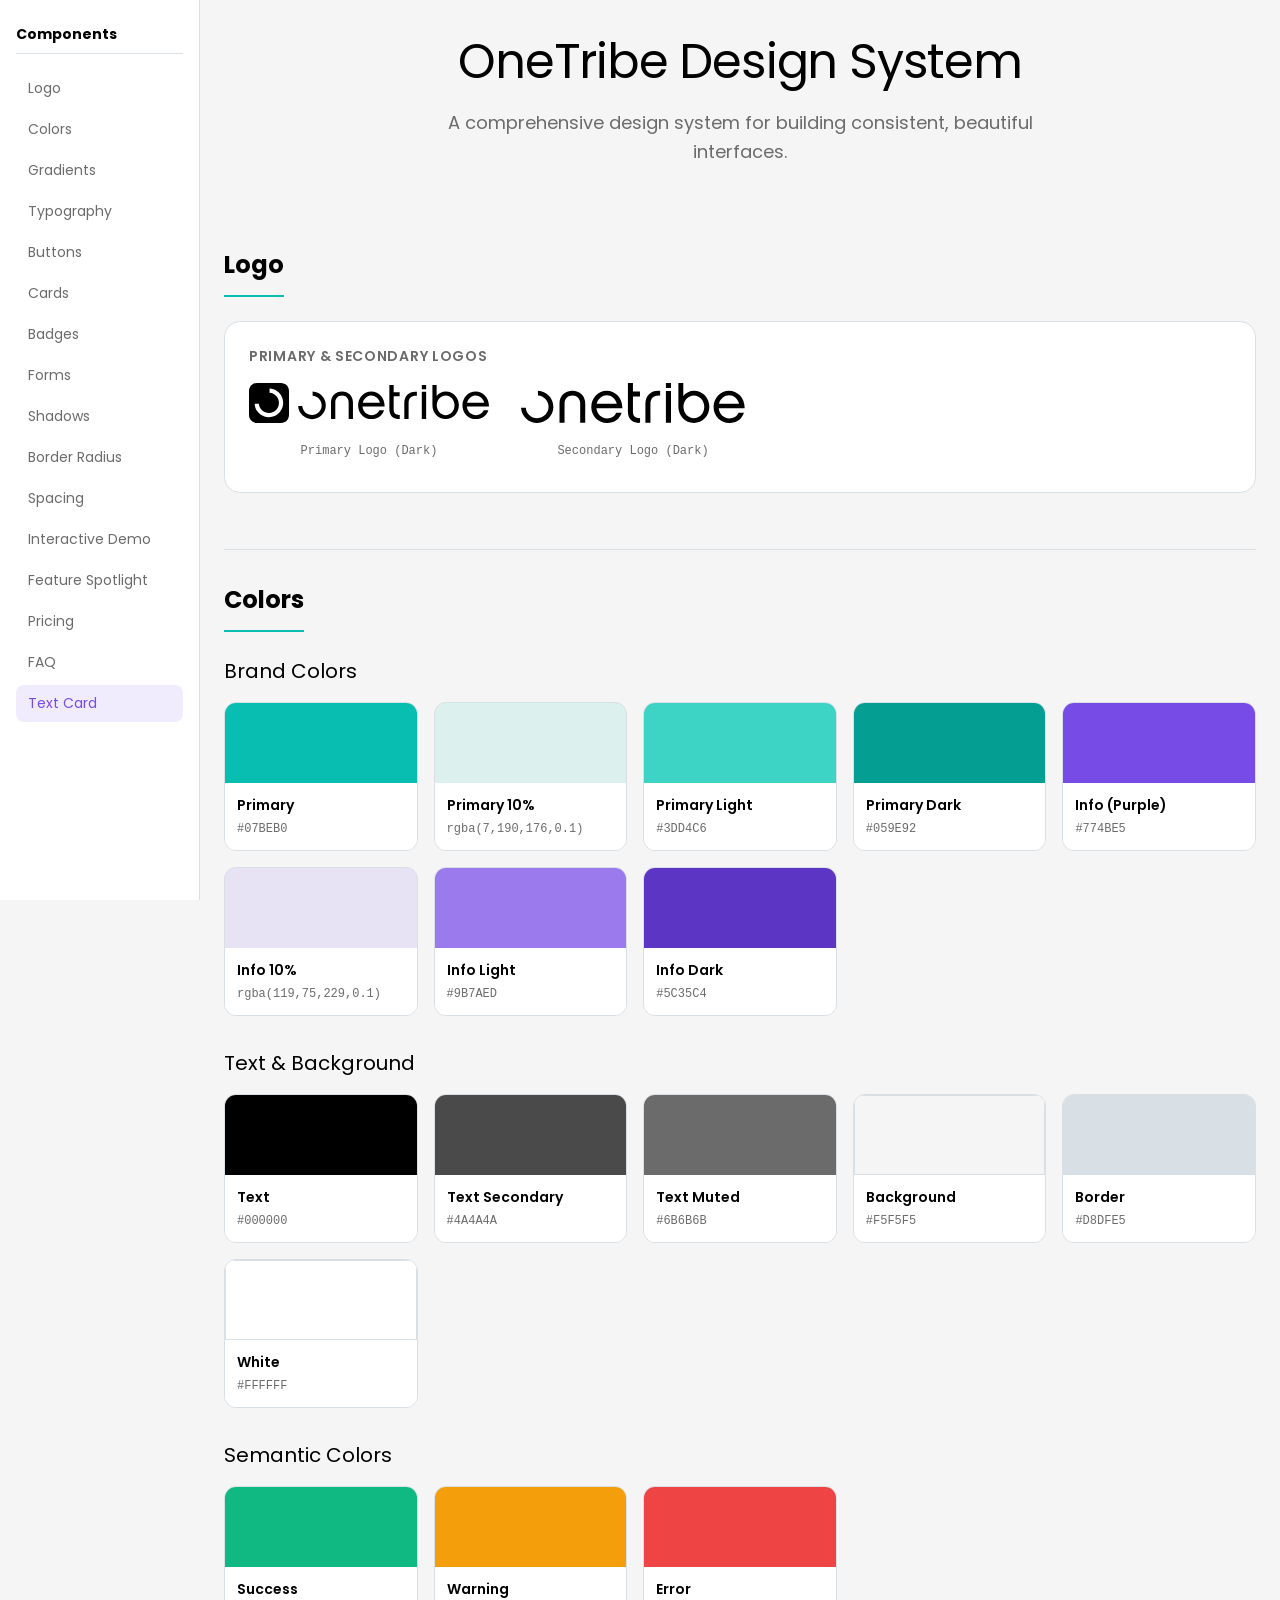
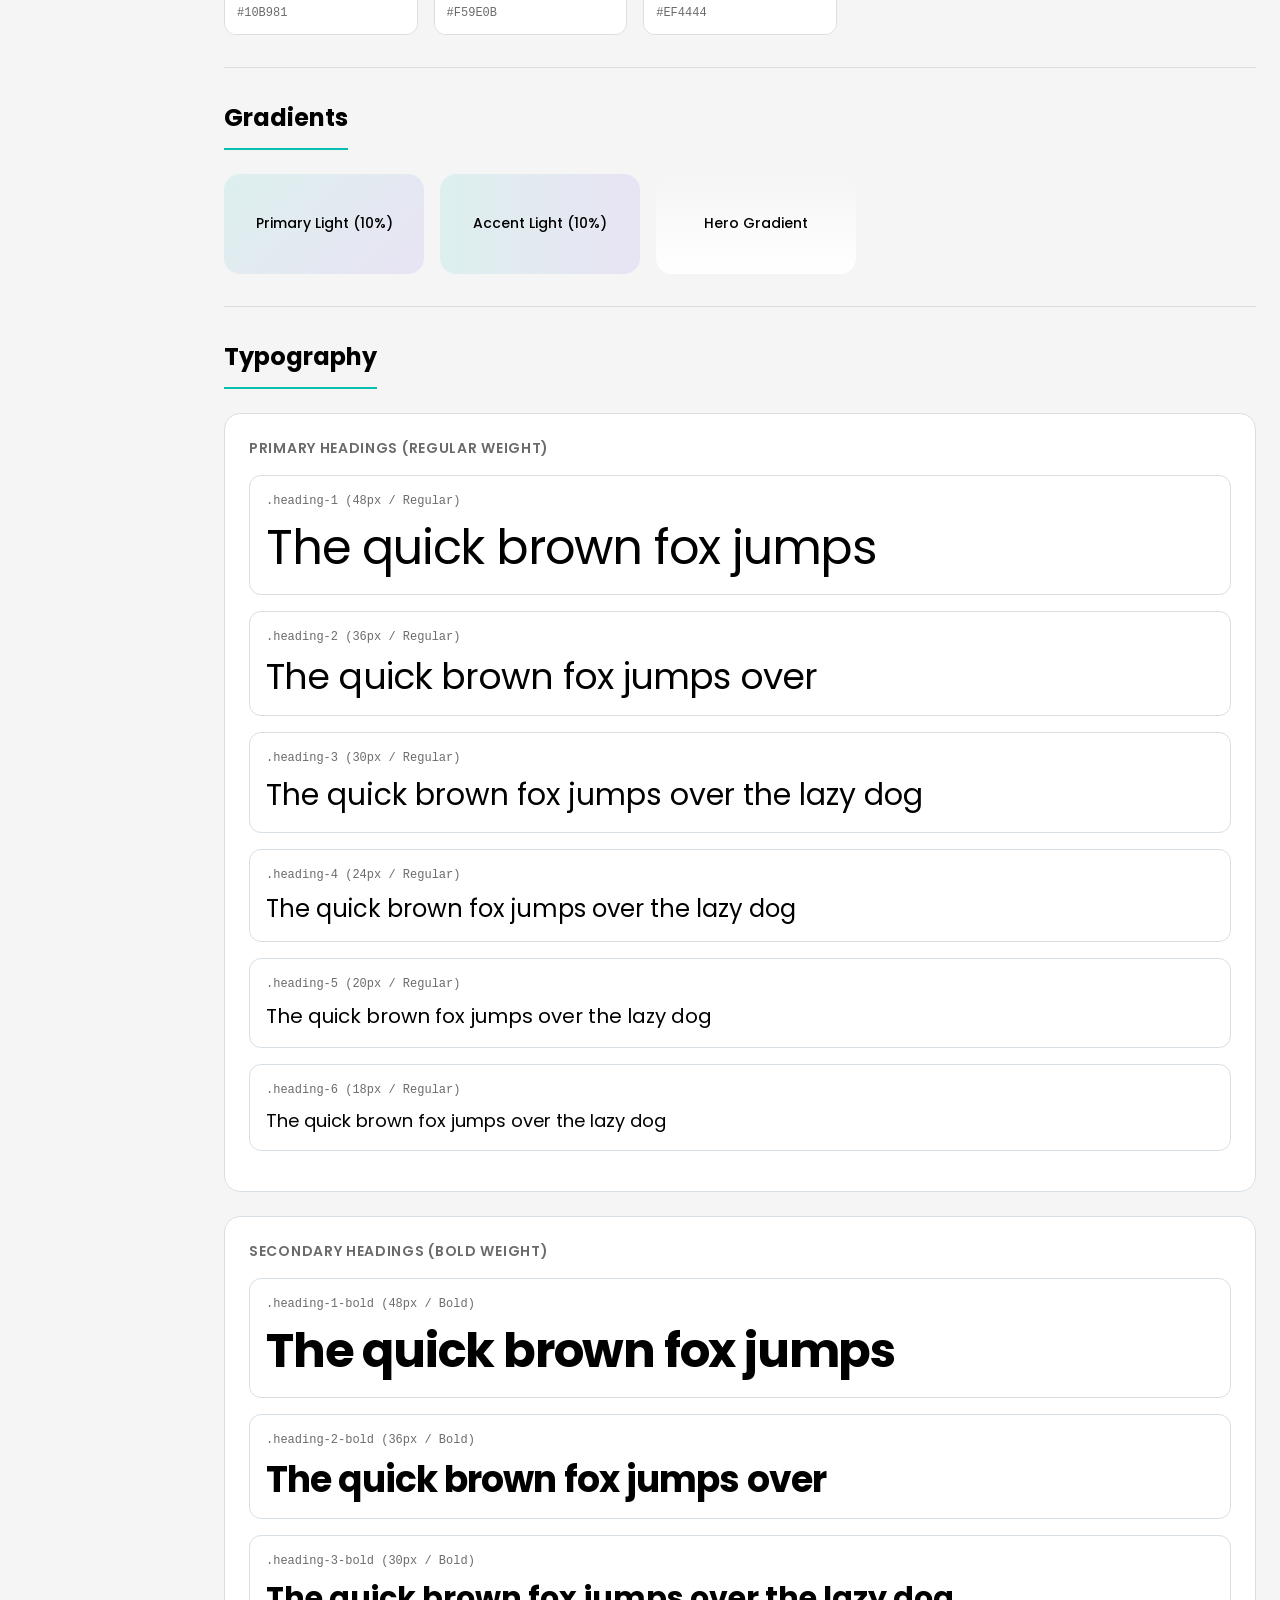
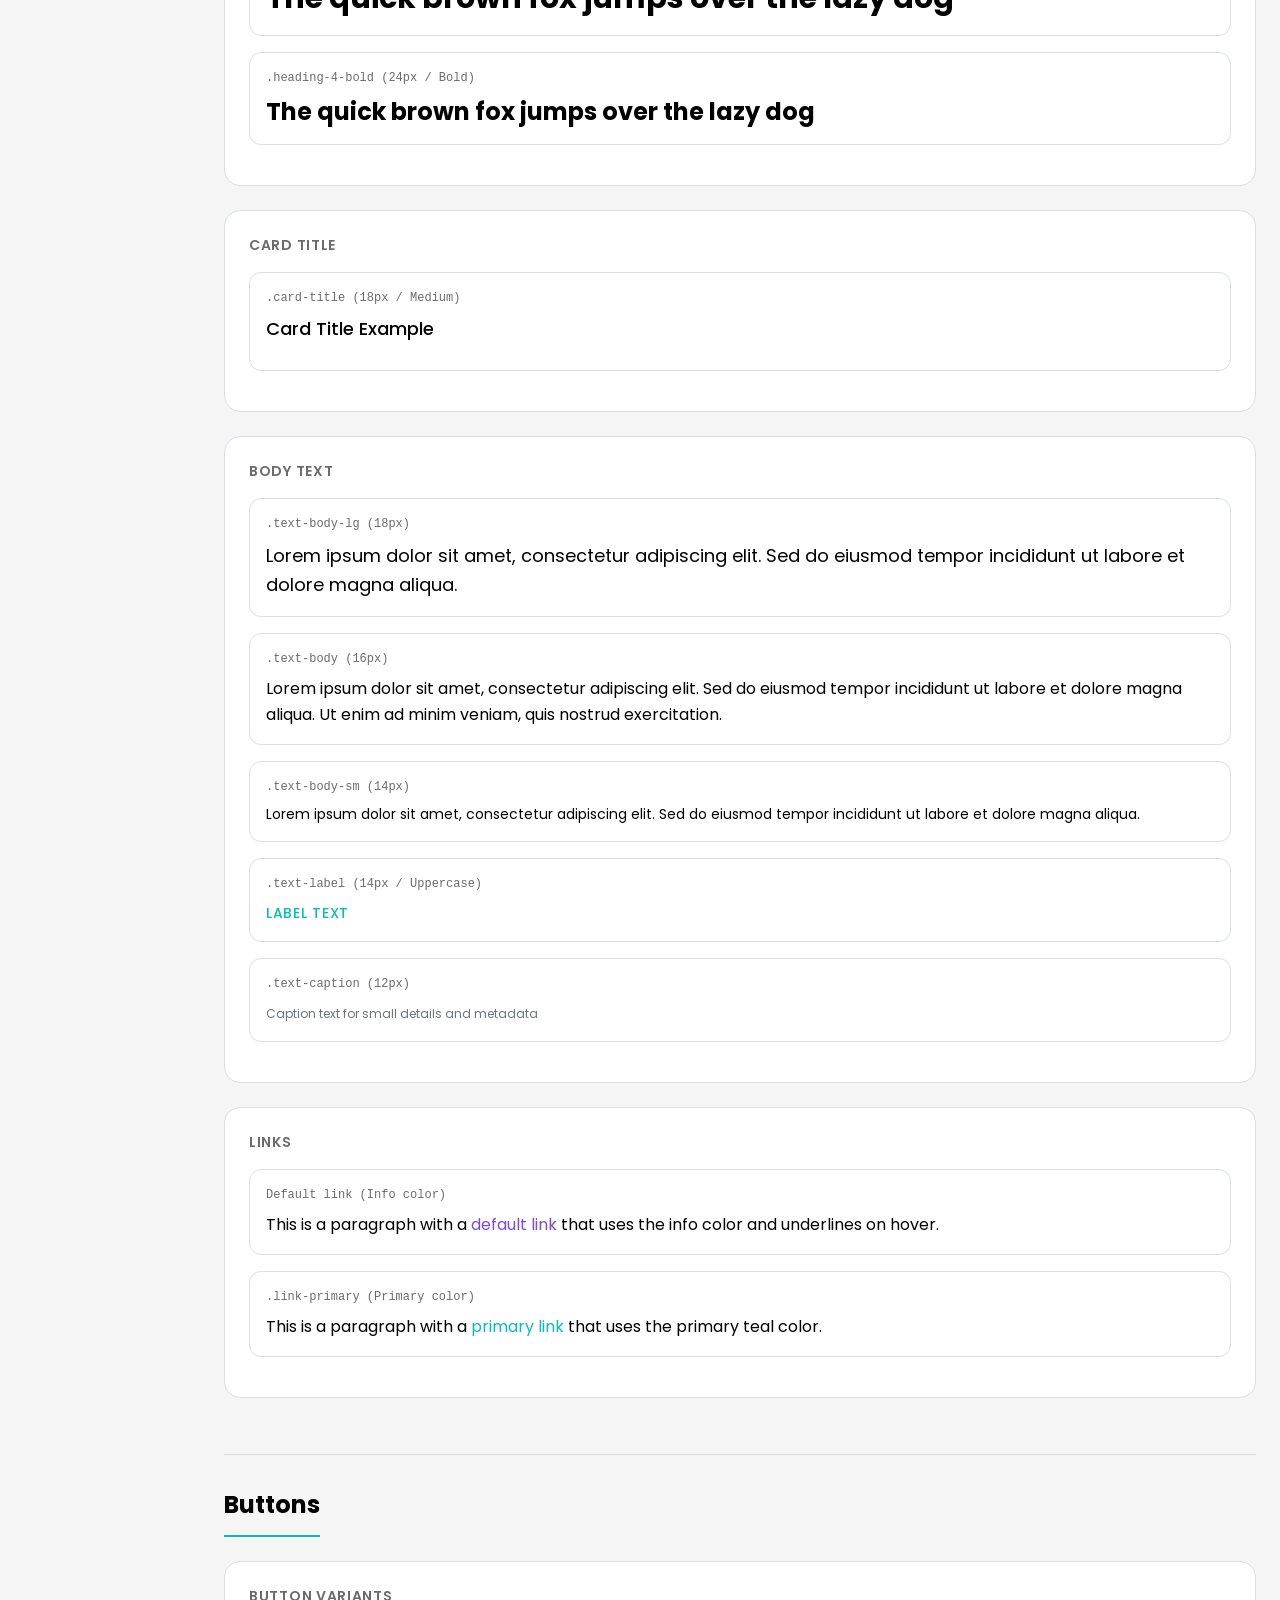
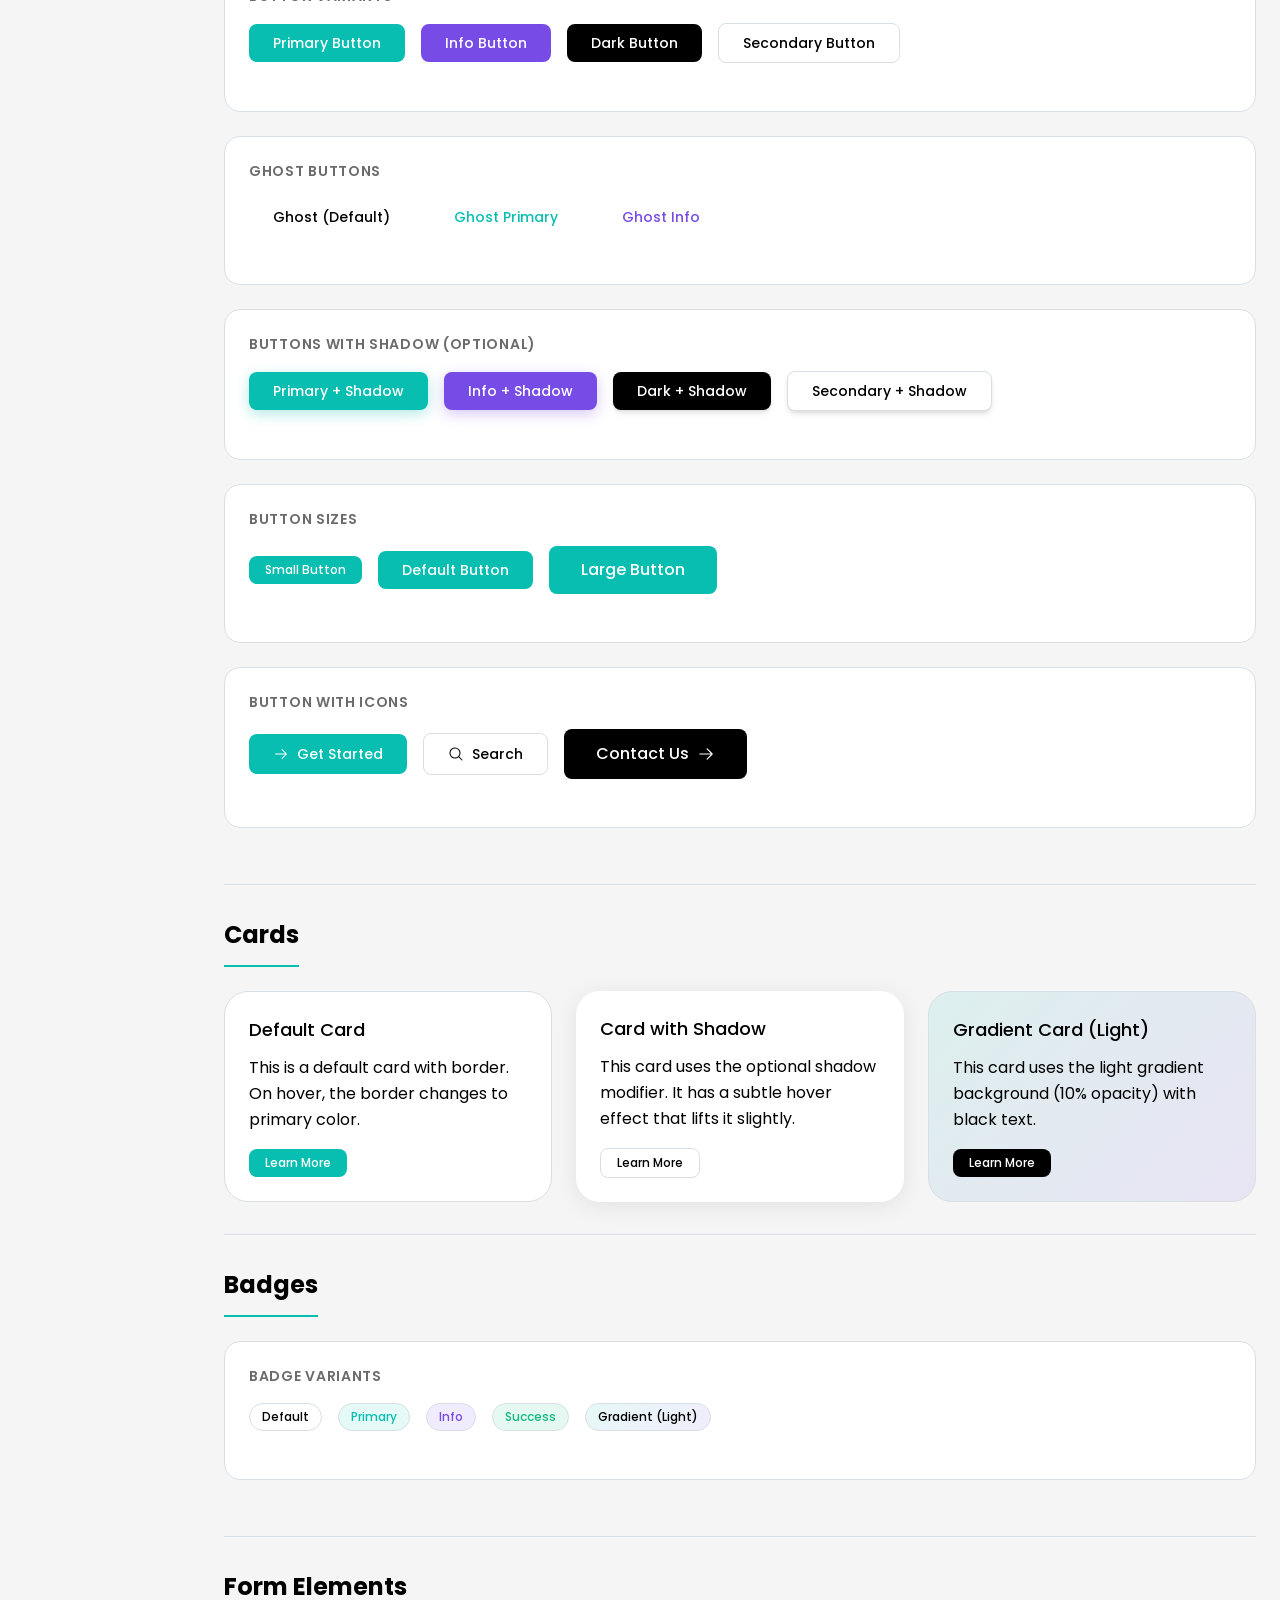
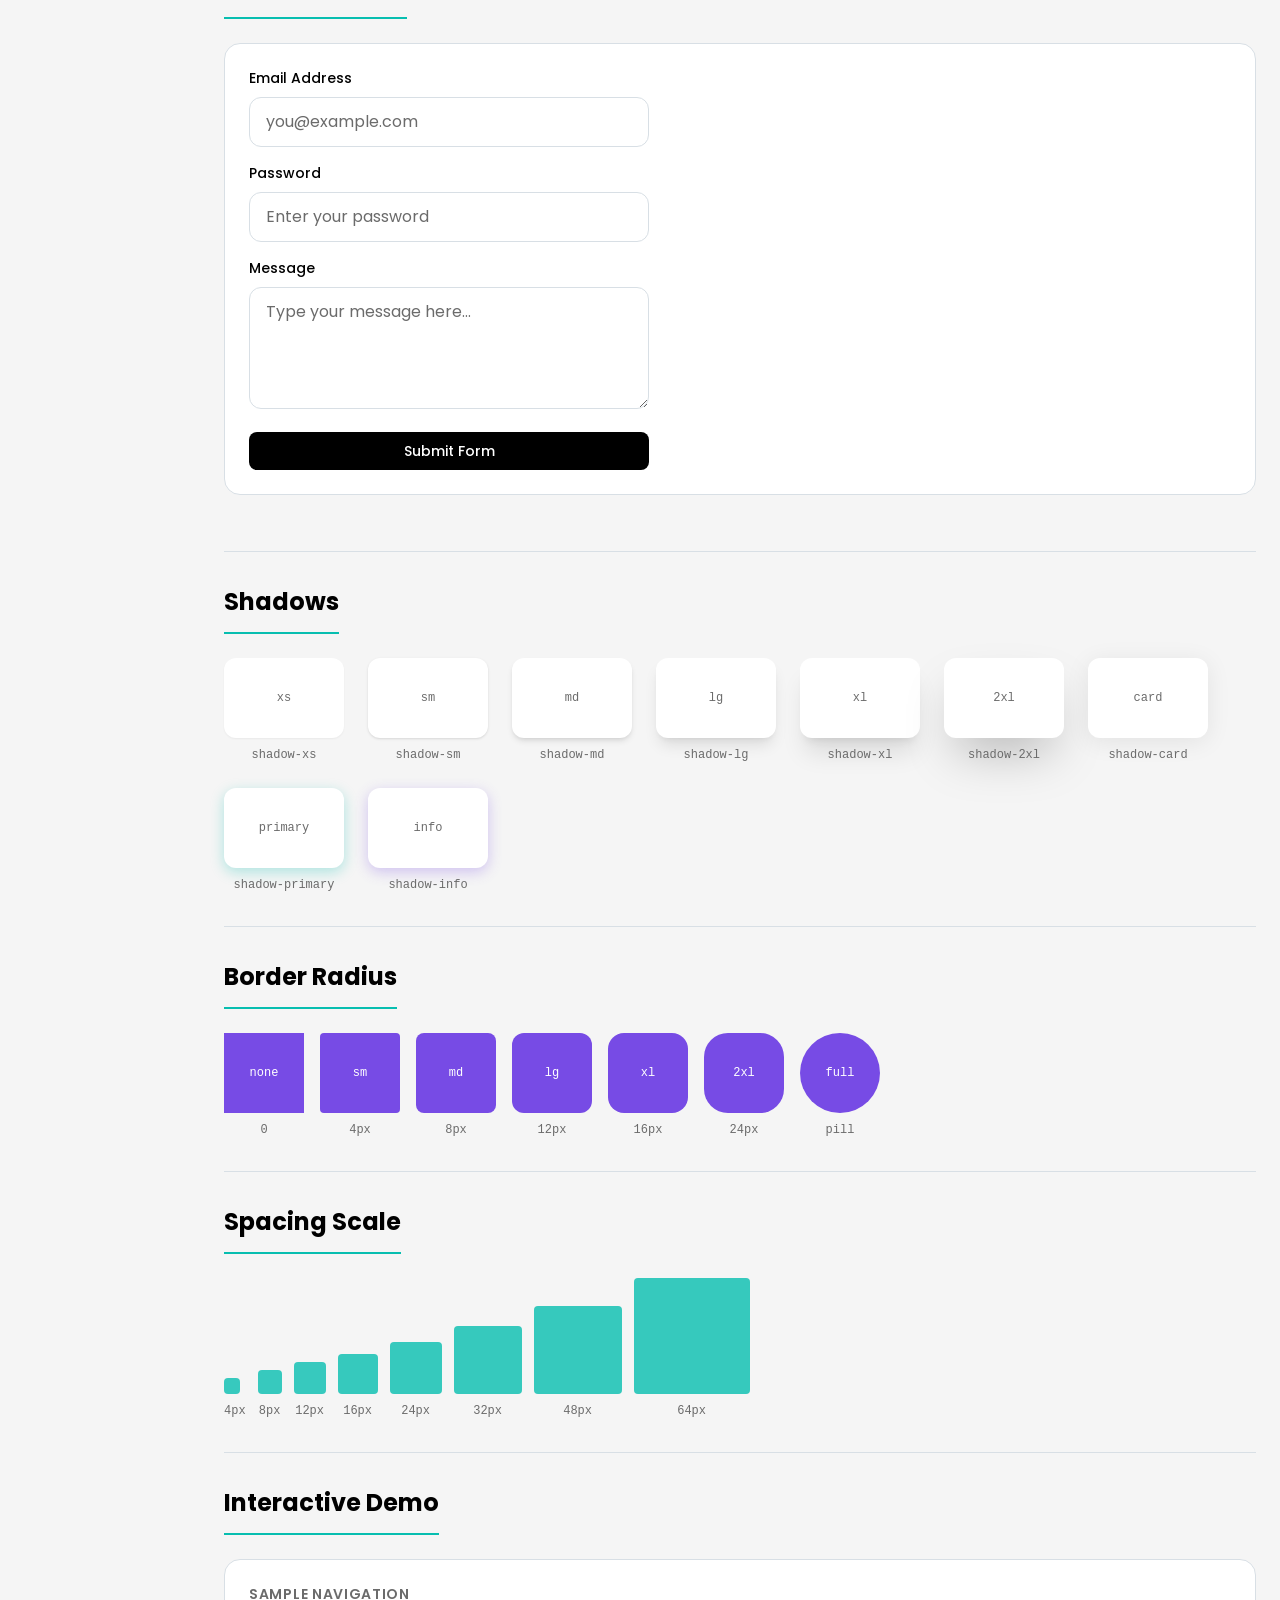
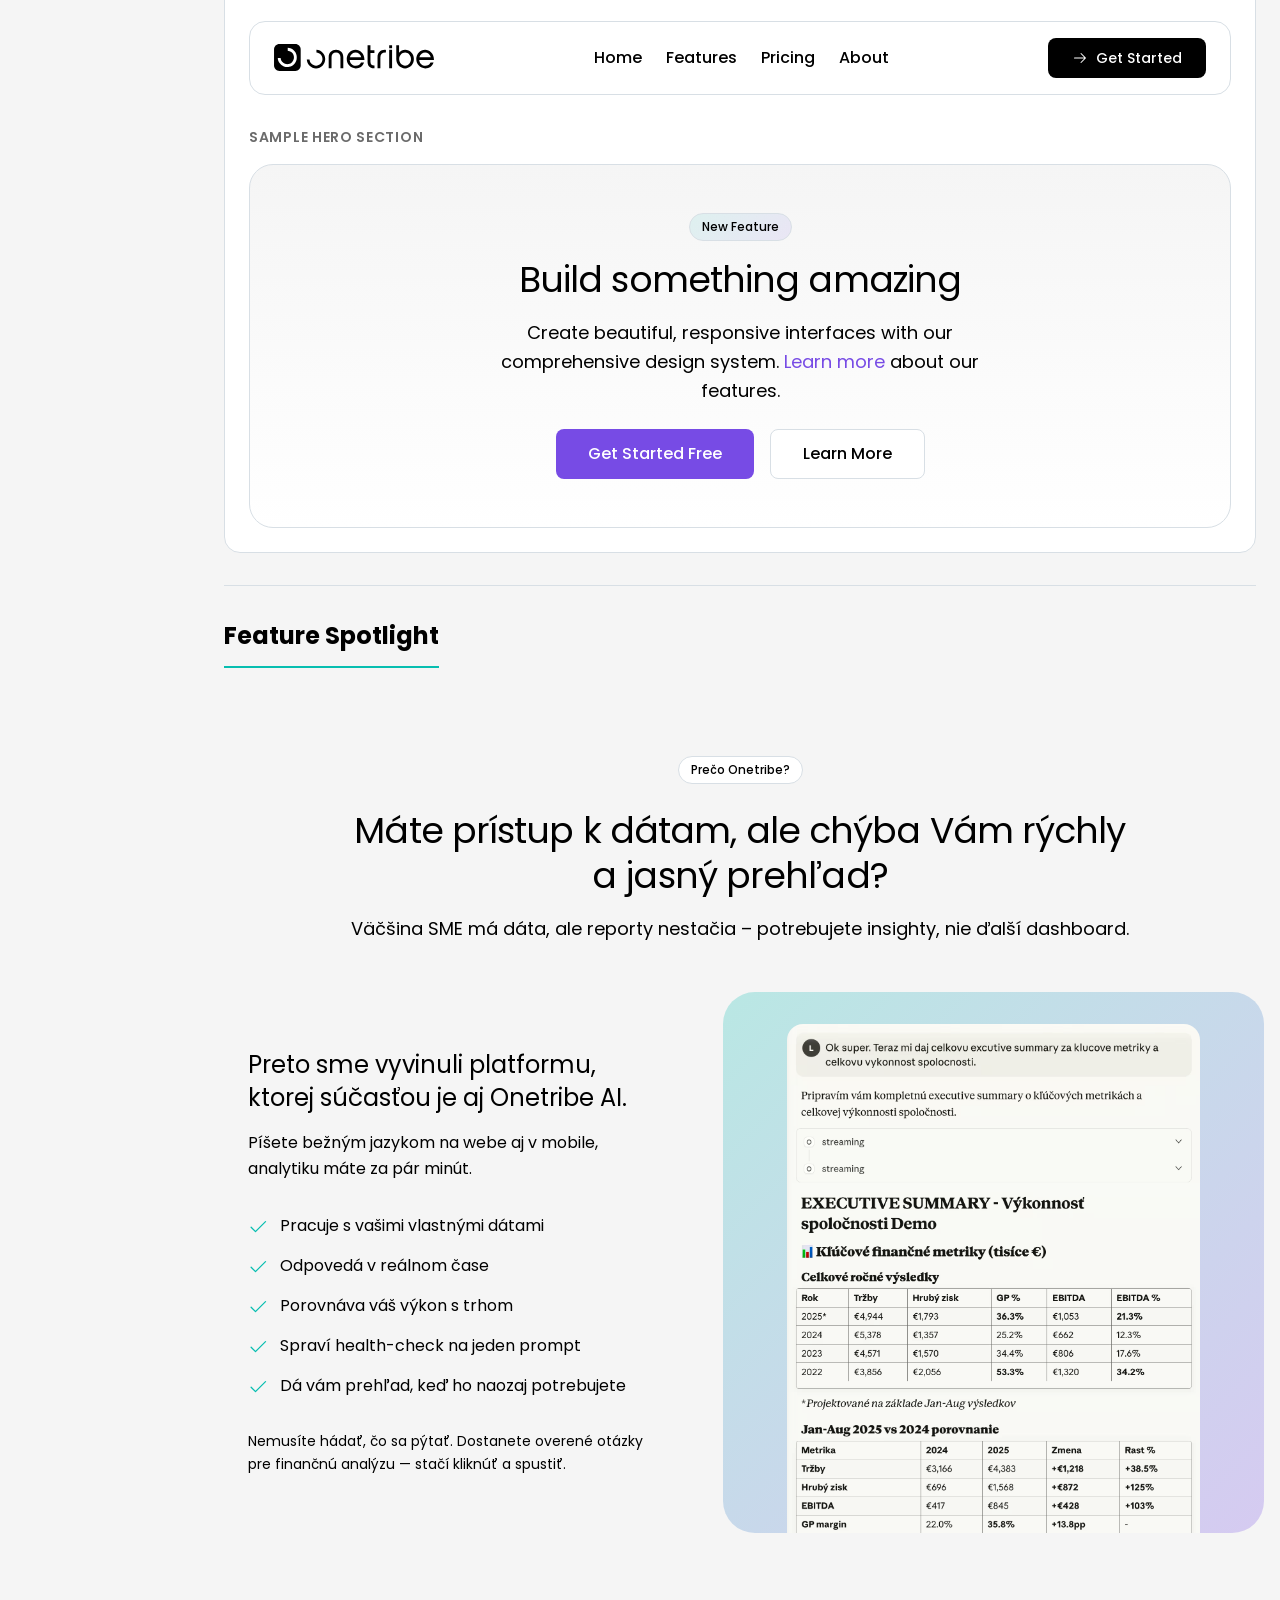
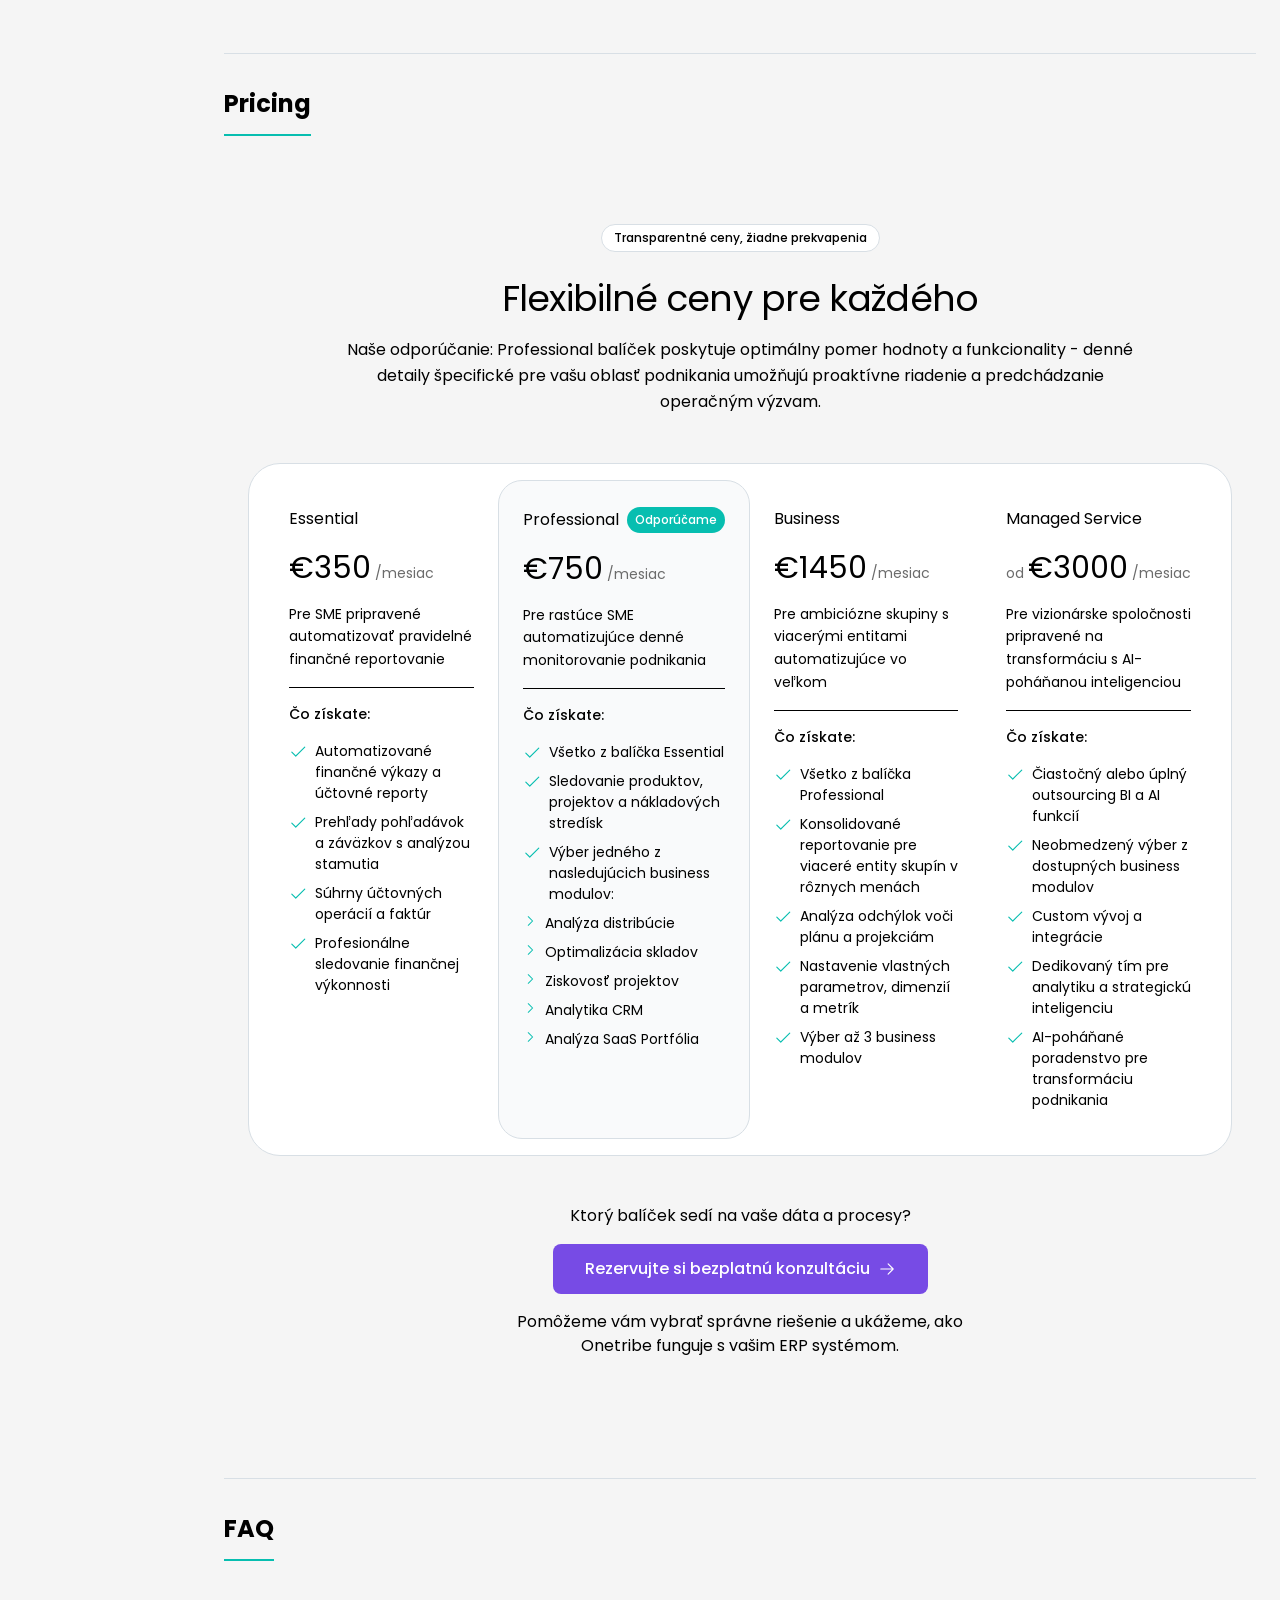
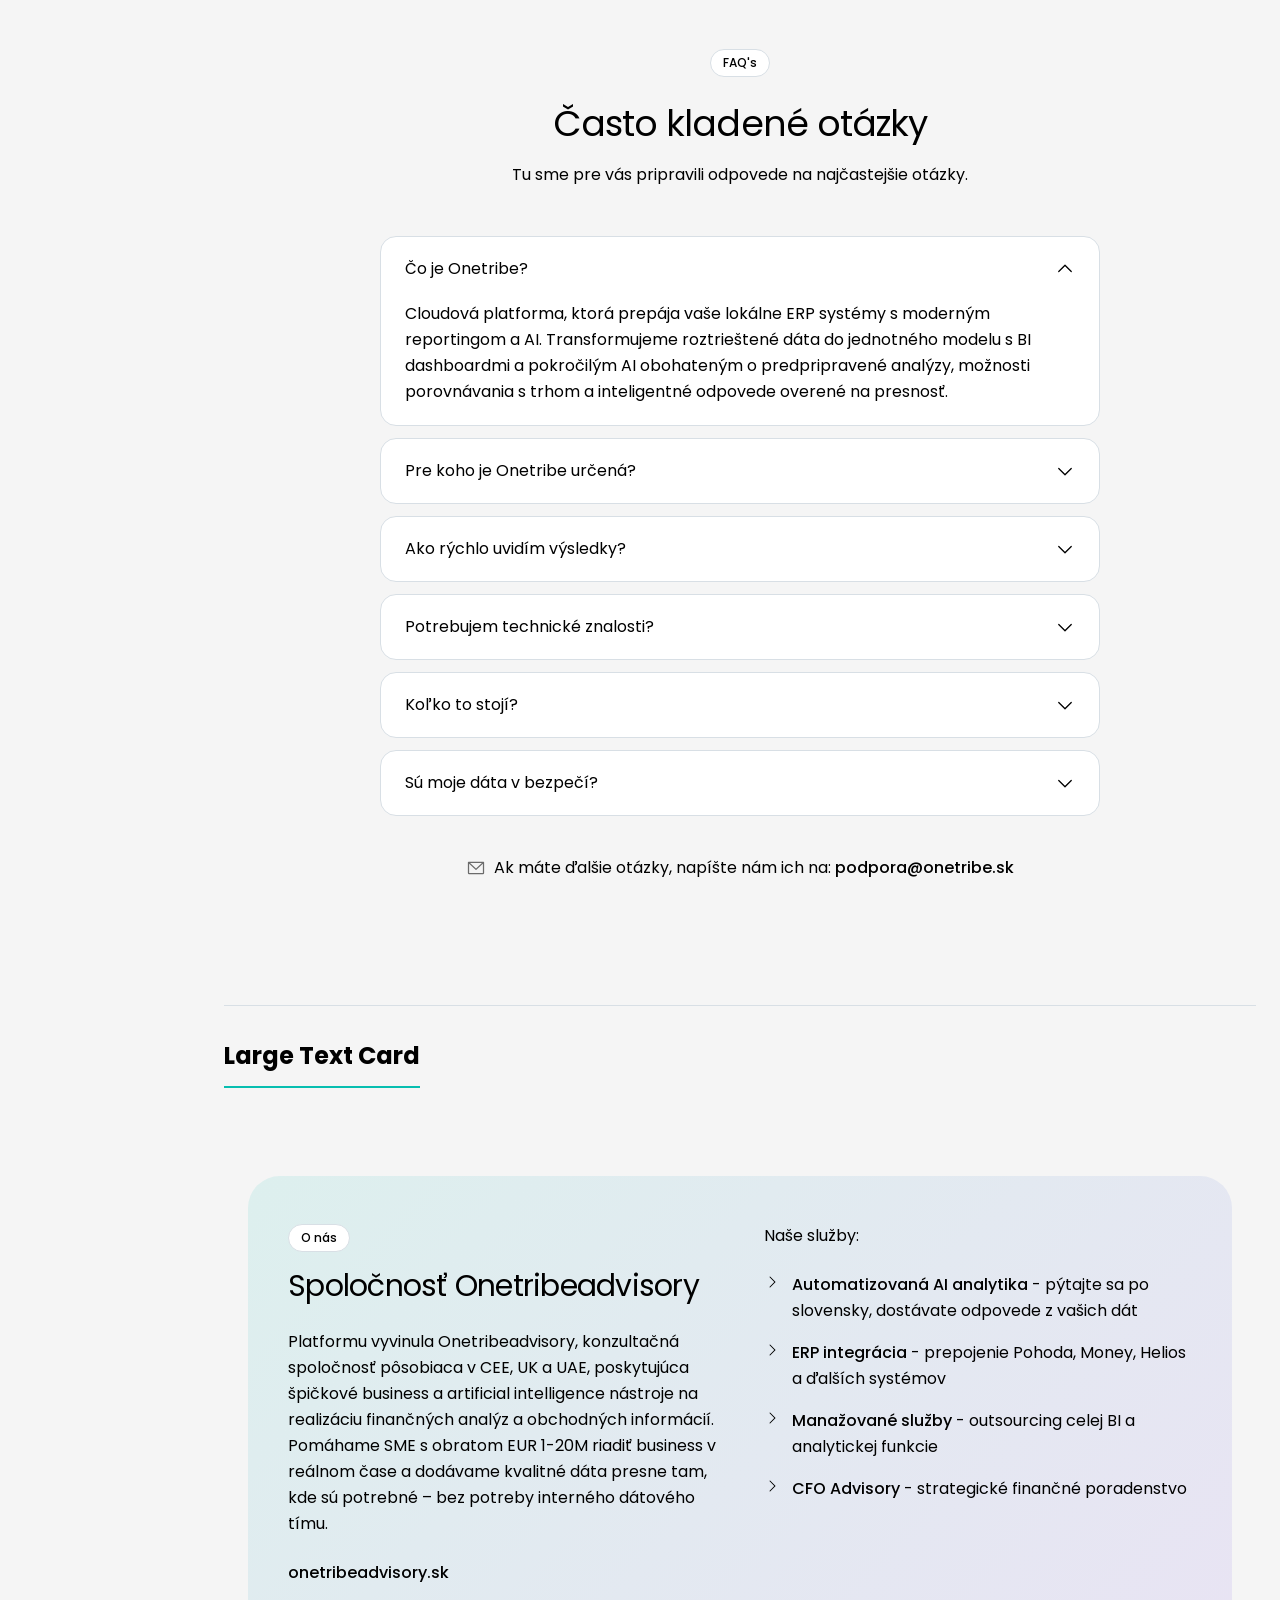
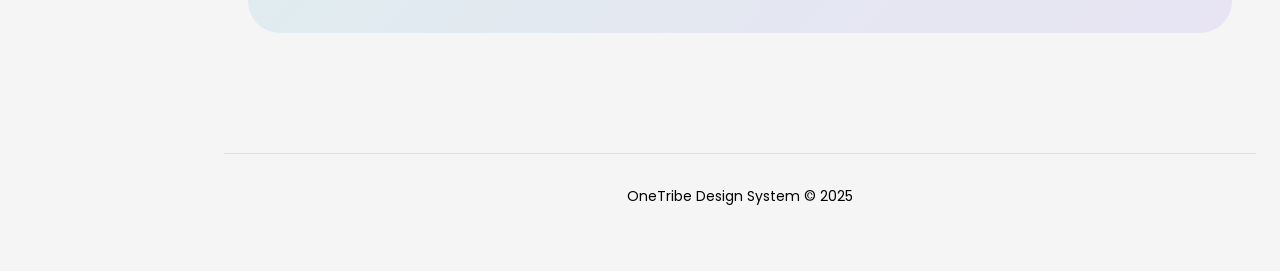
==== commit b729b06c: "Add Large Text Card component with Phosphor icons - Added new text-card component with gradient back" ====
--- a/design-system-preview.html
+++ b/design-system-preview.html
@@ -889,6 +889,123 @@
 
       .faq__answer {
         padding: 0 var(--space-5) var(--space-4);
+      }
+    }
+
+    /* ==========================================================================
+       Large Text Card Component
+       ========================================================================== */
+
+    .text-card {
+      max-width: 1280px;
+      margin: 0 auto;
+      padding: var(--space-16) var(--space-6);
+      background: var(--color-background);
+    }
+
+    .text-card__container {
+      background: var(--gradient-primary-light);
+      border-radius: var(--radius-3xl);
+      padding: var(--space-12) var(--space-10);
+    }
+
+    .text-card__grid {
+      display: grid;
+      grid-template-columns: 1fr 1fr;
+      gap: var(--space-12);
+    }
+
+    /* Left Column */
+    .text-card__left .badge {
+      margin-bottom: var(--space-4);
+    }
+
+    .text-card__title {
+      font-family: var(--font-heading);
+      font-size: var(--text-3xl);
+      font-weight: var(--font-normal);
+      line-height: var(--leading-tight);
+      letter-spacing: var(--tracking-tight);
+      color: var(--color-text);
+      margin-bottom: var(--space-6);
+    }
+
+    .text-card__description {
+      font-size: var(--text-base);
+      line-height: var(--leading-relaxed);
+      color: var(--color-text);
+      margin-bottom: var(--space-6);
+    }
+
+    .text-card__link {
+      font-size: var(--text-base);
+      font-weight: var(--font-medium);
+      color: var(--color-text);
+      text-decoration: none;
+    }
+
+    .text-card__link:hover {
+      color: var(--color-primary);
+    }
+
+    /* Right Column */
+    .text-card__right-title {
+      font-size: var(--text-base);
+      font-weight: var(--font-normal);
+      color: var(--color-text);
+      margin-bottom: var(--space-6);
+    }
+
+    .text-card__services {
+      list-style: none;
+      padding: 0;
+      margin: 0;
+      display: flex;
+      flex-direction: column;
+      gap: var(--space-4);
+    }
+
+    .text-card__service {
+      display: flex;
+      align-items: flex-start;
+      gap: var(--space-3);
+      font-size: var(--text-base);
+      line-height: var(--leading-relaxed);
+      color: var(--color-text);
+    }
+
+    .text-card__service-icon {
+      flex-shrink: 0;
+      width: 16px;
+      height: 16px;
+      color: var(--color-text);
+      margin-top: 2px;
+    }
+
+    .text-card__service-text strong {
+      font-weight: var(--font-medium);
+    }
+
+    /* Responsive */
+    @media (max-width: 1024px) {
+      .text-card__grid {
+        grid-template-columns: 1fr;
+        gap: var(--space-8);
+      }
+    }
+
+    @media (max-width: 768px) {
+      .text-card {
+        padding: var(--space-10) var(--space-4);
+      }
+
+      .text-card__container {
+        padding: var(--space-8) var(--space-6);
+        border-radius: var(--radius-2xl);
+      }
+
+      .text-card__title {
+        font-size: var(--text-2xl);
       }
     }
   </style>
@@ -913,6 +1030,7 @@
       <li class="ds-nav-item"><a href="#feature-spotlight" class="ds-nav-link">Feature Spotlight</a></li>
       <li class="ds-nav-item"><a href="#pricing" class="ds-nav-link">Pricing</a></li>
       <li class="ds-nav-item"><a href="#faq" class="ds-nav-link">FAQ</a></li>
+      <li class="ds-nav-item"><a href="#text-card" class="ds-nav-link">Text Card</a></li>
     </ul>
   </nav>
 
@@ -2007,6 +2125,61 @@
         </div>
       </section>
 
+      <!-- Text Card Section -->
+      <section id="text-card" class="preview-section">
+        <h2 class="section-title">Large Text Card</h2>
+
+        <div class="component-group" style="background: var(--color-background); padding: 0; border: none;">
+          <!-- Text Card Component -->
+          <div class="text-card">
+            <div class="text-card__container">
+              <div class="text-card__grid">
+                <!-- Left Column -->
+                <div class="text-card__left">
+                  <span class="badge">O nás</span>
+                  <h2 class="text-card__title">Spoločnosť Onetribeadvisory</h2>
+                  <p class="text-card__description">
+                    Platformu vyvinula Onetribeadvisory, konzultačná spoločnosť pôsobiaca v CEE, UK a UAE, poskytujúca špičkové business a artificial intelligence nástroje na realizáciu finančných analýz a obchodných informácií. Pomáhame SME s obratom EUR 1-20M riadiť business v reálnom čase a dodávame kvalitné dáta presne tam, kde sú potrebné – bez potreby interného dátového tímu.
+                  </p>
+                  <a href="https://onetribeadvisory.sk" class="text-card__link">onetribeadvisory.sk</a>
+                </div>
+
+                <!-- Right Column -->
+                <div class="text-card__right">
+                  <p class="text-card__right-title">Naše služby:</p>
+                  <ul class="text-card__services">
+                    <li class="text-card__service">
+                      <svg class="text-card__service-icon" viewBox="0 0 256 256" fill="currentColor">
+                        <path d="M181.66,133.66l-80,80a8,8,0,0,1-11.32-11.32L164.69,128,90.34,53.66a8,8,0,0,1,11.32-11.32l80,80A8,8,0,0,1,181.66,133.66Z"/>
+                      </svg>
+                      <span class="text-card__service-text"><strong>Automatizovaná AI analytika</strong> - pýtajte sa po slovensky, dostávate odpovede z vašich dát</span>
+                    </li>
+                    <li class="text-card__service">
+                      <svg class="text-card__service-icon" viewBox="0 0 256 256" fill="currentColor">
+                        <path d="M181.66,133.66l-80,80a8,8,0,0,1-11.32-11.32L164.69,128,90.34,53.66a8,8,0,0,1,11.32-11.32l80,80A8,8,0,0,1,181.66,133.66Z"/>
+                      </svg>
+                      <span class="text-card__service-text"><strong>ERP integrácia</strong> - prepojenie Pohoda, Money, Helios a ďalších systémov</span>
+                    </li>
+                    <li class="text-card__service">
+                      <svg class="text-card__service-icon" viewBox="0 0 256 256" fill="currentColor">
+                        <path d="M181.66,133.66l-80,80a8,8,0,0,1-11.32-11.32L164.69,128,90.34,53.66a8,8,0,0,1,11.32-11.32l80,80A8,8,0,0,1,181.66,133.66Z"/>
+                      </svg>
+                      <span class="text-card__service-text"><strong>Manažované služby</strong> - outsourcing celej BI a analytickej funkcie</span>
+                    </li>
+                    <li class="text-card__service">
+                      <svg class="text-card__service-icon" viewBox="0 0 256 256" fill="currentColor">
+                        <path d="M181.66,133.66l-80,80a8,8,0,0,1-11.32-11.32L164.69,128,90.34,53.66a8,8,0,0,1,11.32-11.32l80,80A8,8,0,0,1,181.66,133.66Z"/>
+                      </svg>
+                      <span class="text-card__service-text"><strong>CFO Advisory</strong> - strategické finančné poradenstvo</span>
+                    </li>
+                  </ul>
+                </div>
+              </div>
+            </div>
+          </div>
+        </div>
+      </section>
+
       <!-- Footer -->
       <footer style="text-align: center; padding-top: var(--space-8); color: var(--color-text-muted);">
         <p class="text-body-sm">OneTribe Design System &copy; 2025</p>
